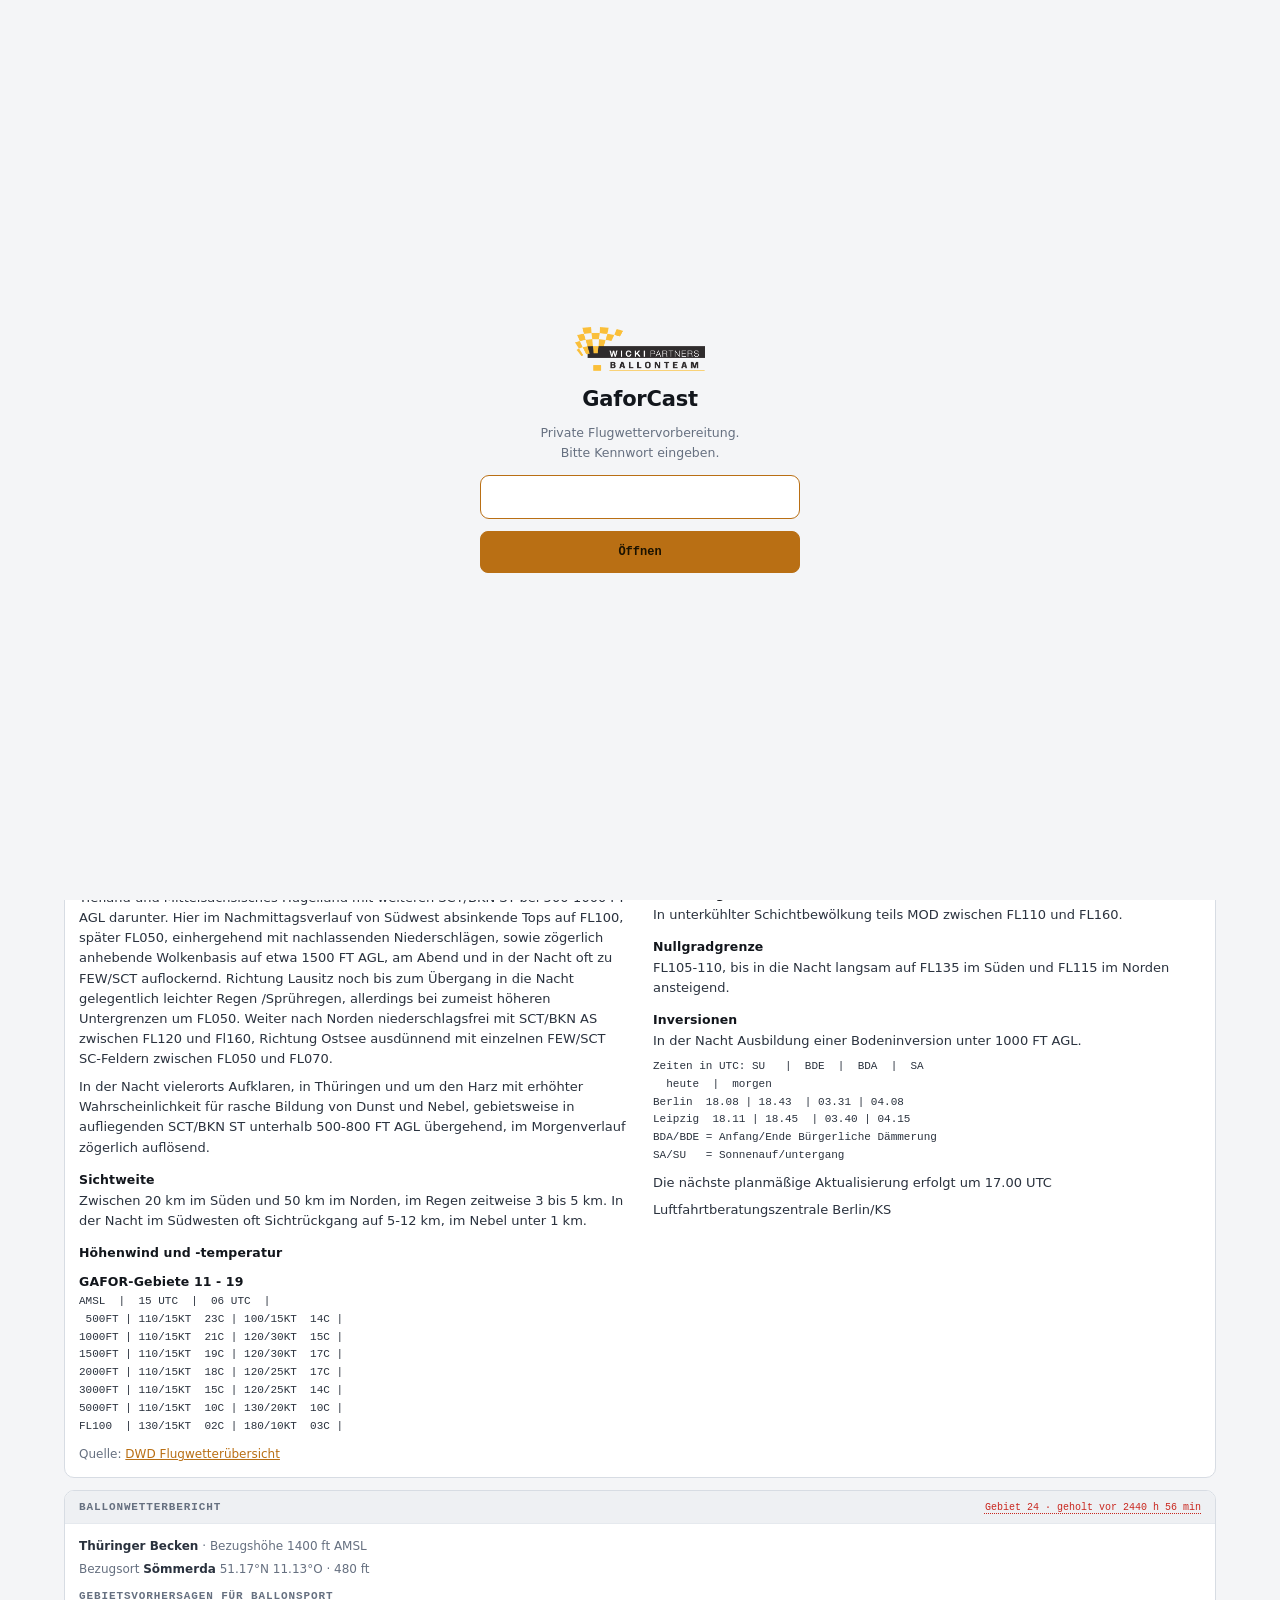
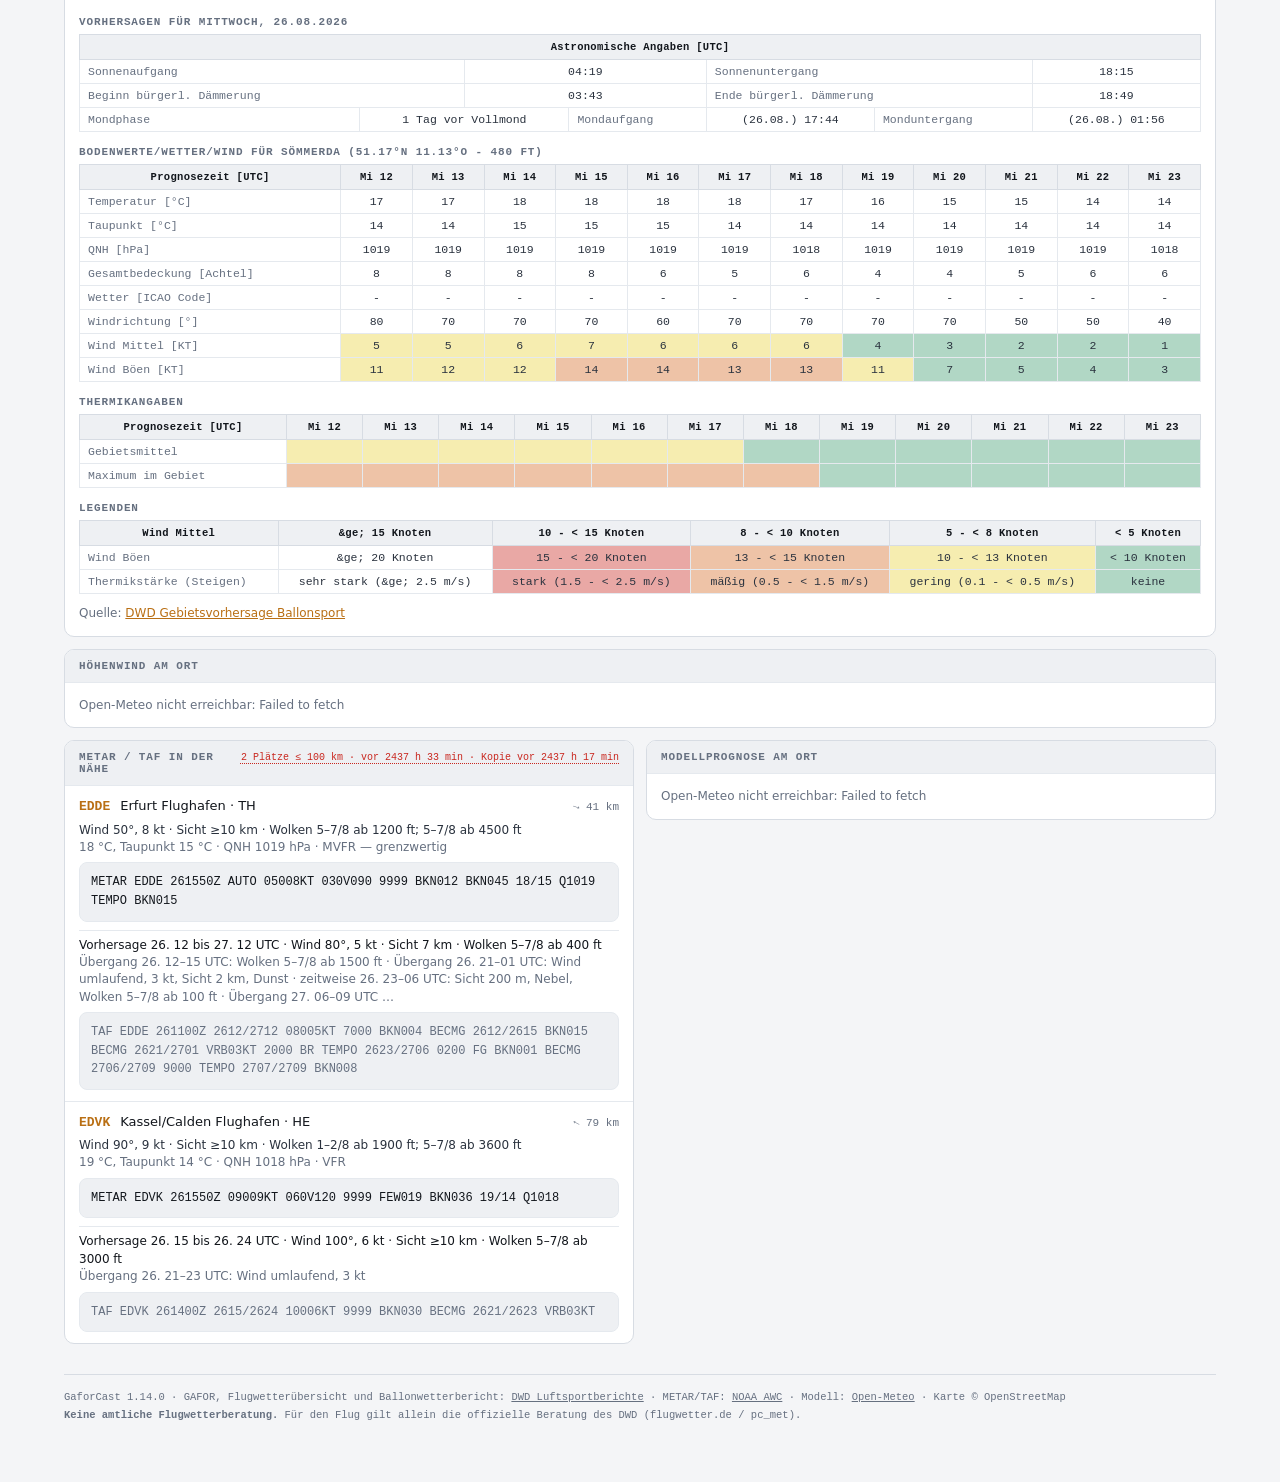
==== index.html @ 5ab46bbf "c" ====
<!DOCTYPE html>
<html lang="de" data-theme="dark">
<head>
<meta charset="UTF-8">
<meta name="viewport" content="width=device-width, initial-scale=1, viewport-fit=cover">
<title>GaforCast — GAFOR-Gebiet, Flugwetter und Ballonwetter</title>
<meta name="description" content="Ort auf der Karte oder per Suche wählen und sofort das zuständige GAFOR-Gebiet mit aktueller Flugwettermeldung und Ballonwetterbericht sehen.">
<meta name="theme-color" content="#f4f5f7" media="(prefers-color-scheme: light)">
<meta name="theme-color" content="#0b1017" media="(prefers-color-scheme: dark)">
<meta name="apple-mobile-web-app-capable" content="yes">
<meta name="mobile-web-app-capable" content="yes">
<meta name="apple-mobile-web-app-status-bar-style" content="black-translucent">
<meta name="apple-mobile-web-app-title" content="GaforCast">
<link rel="manifest" href="manifest.webmanifest">
<link rel="icon" type="image/svg+xml" href="icons/favicon.svg">
<link rel="icon" type="image/x-icon" sizes="32x32 16x16" href="icons/favicon.ico">
<link rel="apple-touch-icon" href="icons/apple-touch-icon.png">
<link rel="stylesheet" href="js/vendor/leaflet/leaflet.css">
<link rel="stylesheet" href="css/base.css">
<link rel="stylesheet" href="css/app.css">
</head>
<body>

<!-- Einfache Zugangssperre. Kein Sicherheitsmechanismus: die Seite ist statisch
     und ihr Quelltext öffentlich, das Kennwort steht in js/app.js. Es hält die
     Seite aus dem Weg von Zufallsbesuchern, mehr nicht. -->
<div class="gate" id="gate" hidden>
  <form class="gate-box" id="gateForm" autocomplete="off">
    <img class="gate-logo" alt="Wicki Partners Ballonteam" src="img/wicki-logo.png">
    <h1>GaforCast</h1>
    <p>Private Flugwettervorbereitung.<br>Bitte Kennwort eingeben.</p>
    <input id="gatePw" type="password" inputmode="numeric" enterkeyhint="go"
           aria-label="Kennwort" autocomplete="off" autocorrect="off" spellcheck="false">
    <div class="gate-err" id="gateErr" hidden>Kennwort stimmt nicht.</div>
    <button class="btn primary" type="submit">Öffnen</button>
  </form>
</div>

<div class="app">

  <header class="topbar">
    <div class="title-block">
      <div class="eyebrow">GAFOR · Flugwetter</div>
      <h1>GaforCast <button class="ver" id="appVersion" title="Version und Datenstand">–</button></h1>
      <p>Ort wählen — Gebiet und Berichte folgen</p>
    </div>
    <div class="header-tools">
      <button class="btn icon" id="reloadBtn" title="Alle Berichte aktualisieren" aria-label="Aktualisieren">⟳</button>
      <button class="btn icon" id="printBtn" title="Drucken (zwei Seiten)" aria-label="Drucken">⎙</button>
      <button class="btn icon" id="shareBtn" title="Bild oder Link" aria-label="Teilen">⤴</button>
      <button class="btn icon" id="menuBtn" title="Menü" aria-label="Menü">≡</button>
    </div>
    <img class="header-logo" alt="Wicki Partners Ballonteam" src="img/wicki-logo.png">

    <!-- Die Menüs hängen an der Kopfzeile, nicht am Seitenanfang: sonst öffnen
         sie sich bei gescrollter Seite ausserhalb des Sichtfensters. -->
    <div class="menu hidden" id="shareMenu">
      <button id="sharePngBtn">Bild der Seite (PNG) speichern</button>
      <button id="shareLinkBtn">Link zu diesem Ort kopieren</button>
    </div>

    <div class="menu hidden" id="menu">
      <button id="mThemeBtn">Hell / dunkel umschalten</button>
      <button id="mSettingsBtn">Einstellungen…</button>
      <div class="sep"></div>
      <button id="mReloadBtn">Berichte neu laden</button>
      <div class="sep"></div>
      <button id="mAboutBtn">Über / Datenquellen</button>
      <button id="mLockBtn">Sperren</button>
    </div>
  </header>

  <!-- ---------- Kopfbereich: links die vier Kästchen, rechts die Karte ----------
       Die Karte nimmt auf breiten Schirmen 60 % der Breite und steht rechts
       aussen; links darunter stapeln sich Suche, Ort, Gebiet und die
       GAFOR-Stufen und füllen zusammen dieselbe Höhe. -->
  <div class="top-grid">

    <div class="top-left">

      <div class="search-block">
        <div class="search-row">
          <div class="search-wrap">
            <input id="searchInput" type="search" placeholder="Ort, Flugplatz oder Koordinaten…"
                   autocomplete="off" autocorrect="off" spellcheck="false" enterkeyhint="search">
            <div id="searchResults" class="search-results hidden"></div>
          </div>
          <button class="btn icon" id="favBtn" title="Gespeicherte Orte">★</button>
          <button class="btn icon" id="gpsBtn" title="Mein Standort">◎</button>
        </div>
      </div>

      <div class="place-bar">
        <div class="place-main">
          <div id="placeName" class="place-name">Ort wird gesucht …</div>
          <div id="placeCoords" class="place-coords">—</div>
        </div>
        <button class="btn icon" id="savePlaceBtn" title="Ort merken">☆</button>
      </div>

      <!-- ---------- GAFOR area headline ---------- -->
      <div class="area-head">
        <div class="area-num" id="areaNum">—</div>
        <div class="area-txt">
          <div class="area-name" id="areaName">Gebiet wird bestimmt…</div>
          <div class="area-sub" id="areaSub"></div>
        </div>
        <div class="area-state" id="areaState"></div>
      </div>

      <!-- ---------- GAFOR-Stufen der nächsten Zeiträume ---------- -->
      <section class="tile-box" id="tileBox">
        <div class="tb-head">
          <span class="section-title">GAFOR-Stufen</span>
          <span class="age" id="tileAge"></span>
        </div>
        <div class="tb-body" id="tileBody">
          <div class="note">Noch keine Daten geladen.</div>
        </div>
      </section>

    </div>

    <!-- ---------- map ---------- -->
    <div class="map-block">
      <div class="map-wrap">
        <div id="map"></div>
        <div class="crosshair" aria-hidden="true">
          <svg viewBox="0 0 52 52" width="46" height="46">
            <g fill="none" stroke="#fff" stroke-opacity=".96" stroke-width="5.2" stroke-linecap="round">
              <circle cx="26" cy="26" r="12"/><path d="M26 12v-10M26 40v10M12 26h-10M40 26h10"/></g>
            <g fill="none" stroke="#b8650f" stroke-width="2.6" stroke-linecap="round">
              <circle cx="26" cy="26" r="12"/><path d="M26 12v-10M26 40v10M12 26h-10M40 26h10"/></g>
          </svg>
        </div>
        <div class="map-btns">
          <button class="btn icon" id="areasBtn" title="GAFOR-Gebiete ein-/ausblenden">▦</button>
          <button class="btn icon" id="zoomDeBtn" title="Ganz Deutschland">⤢</button>
        </div>
        <div class="map-hint" id="mapHint">Karte verschieben — Fadenkreuz = Ort</div>
        <!-- Die Bereichslegende liegt in der Karte, unten links — dort, wo sie
             hingehört, statt darunter eine eigene Zeile zu beanspruchen. -->
        <div class="legend" id="regionLegend"></div>
      </div>
    </div>

  </div>

  <!-- ---------- gemeinsamer Zeitschieber ----------
       Steuert Startfenster, GAFOR-Band, Höhenwind und Modellprognose. -->
  <div class="time-bar" id="timeBar" hidden>
    <div class="ts-days" id="timeDays"></div>
    <div class="ts-scale" id="timeScale">
      <div class="ts-night" id="timeNight"></div>
      <div class="ts-ticks" id="timeTicks"></div>
      <div class="ts-beyond" id="timeBeyond"></div>
      <input id="timeSlider" type="range" min="0" max="0" step="1" value="0"
             aria-label="Vorhersagezeitpunkt">
      <div class="ts-mark" id="timeMark"></div>
    </div>
    <div class="ts-foot">
      <button class="btn small" id="timeNow">jetzt</button>
      <span class="ts-note" id="timeNote"></span>
    </div>
  </div>

  <main class="content">

    <!-- Startfenster -->
    <section class="card wide" id="cardFly">
      <div class="card-head">
        <span class="section-title">Startfenster</span>
        <span class="age" id="flyAge"></span>
      </div>
      <div class="card-body tight" id="flyBody">
        <div class="card-body"><div class="note">Noch keine Daten geladen.</div></div>
      </div>
    </section>

    <!-- GAFOR -->
    <section class="card wide" id="cardGafor">
      <div class="card-head">
        <span class="section-title">Flugwetterübersicht</span>
        <span class="age" id="gaforAge"></span>
      </div>
      <div class="card-body" id="gaforBody">
        <div class="note">Noch keine Daten geladen.</div>
      </div>
    </section>

    <!-- Ballon -->
    <section class="card wide" id="cardBalloon">
      <div class="card-head">
        <span class="section-title">Ballonwetterbericht</span>
        <span class="age" id="balloonAge"></span>
      </div>
      <div class="card-body" id="balloonBody">
        <div class="note">Noch keine Daten geladen.</div>
      </div>
    </section>

    <!-- Höhenwind -->
    <section class="card wide" id="cardWind">
      <div class="card-head">
        <span class="section-title">Höhenwind am Ort</span>
        <span class="age" id="windAge"></span>
      </div>
      <div class="card-body tight" id="windBody">
        <div class="card-body"><div class="note">Noch keine Daten geladen.</div></div>
      </div>
    </section>

    <!-- METAR / TAF (Rohformat) -->
    <section class="card" id="cardMetar">
      <div class="card-head">
        <span class="section-title">METAR / TAF in der Nähe</span>
        <span class="age" id="metarAge"></span>
      </div>
      <div class="card-body tight" id="metarBody">
        <div class="card-body"><div class="note">Noch keine Daten geladen.</div></div>
      </div>
    </section>

    <!-- Open-Meteo -->
    <section class="card" id="cardModel">
      <div class="card-head">
        <span class="section-title">Modellprognose am Ort</span>
        <span class="age" id="modelAge"></span>
      </div>
      <div class="card-body tight" id="modelBody">
        <div class="card-body"><div class="note">Noch keine Daten geladen.</div></div>
      </div>
    </section>

  </main>

  <footer>
    <div id="footerText"></div>
  </footer>

  <div class="modal hidden" id="setOverlay">
    <div class="modal-box">
      <button class="modal-close" id="setClose" aria-label="Schliessen">×</button>
      <h2>Einstellungen</h2>

      <label class="field">
        <span>METAR/TAF-Umkreis</span>
        <select id="setRadius">
          <option value="25">25 km</option>
          <option value="50">50 km</option>
          <option value="75">75 km</option>
          <option value="100">100 km</option>
          <option value="150">150 km</option>
          <option value="200">200 km</option>
          <option value="300">300 km</option>
        </select>
      </label>
      <div class="note">Alle Plätze in diesem Umkreis, die METAR melden — der nächste zuerst.</div>

      <label class="field">
        <span>Höchstens Plätze</span>
        <select id="setMetarMax">
          <option value="3">3</option><option value="5">5</option>
          <option value="8">8</option><option value="12">12</option>
          <option value="20">20</option>
        </select>
      </label>

      <label class="field">
        <span>Windeinheit</span>
        <select id="setUnit">
          <option value="kt">Knoten</option>
          <option value="kmh">km/h</option>
          <option value="ms">m/s</option>
        </select>
      </label>

      <label class="field">
        <span>Darstellung</span>
        <select id="setTheme">
          <option value="dark">dunkel</option>
          <option value="light">hell</option>
        </select>
      </label>

      <label class="field">
        <span>TAF anzeigen</span>
        <select id="setTaf">
          <option value="1">ja</option>
          <option value="0">nein</option>
        </select>
      </label>

      <label class="field">
        <span>Höhenprofil bis</span>
        <select id="setTop">
          <option value="700">700 hPa · ca. 10 000 ft</option>
          <option value="500">500 hPa · ca. 18 000 ft</option>
          <option value="400">400 hPa · ca. 24 000 ft</option>
          <option value="300">300 hPa · ca. 30 000 ft</option>
        </select>
      </label>

      <label class="field">
        <span>Höhen in</span>
        <select id="setAlt">
          <option value="ft">Fuss AMSL</option>
          <option value="m">Meter AMSL</option>
        </select>
      </label>

      <label class="field">
        <span>Feuchteschattierung ab</span>
        <select id="setRh">
          <option value="70">70 % rF</option>
          <option value="75">75 % rF</option>
          <option value="80">80 % rF</option>
          <option value="85">85 % rF (Vorgabe)</option>
          <option value="90">90 % rF</option>
          <option value="95">95 % rF</option>
        </select>
      </label>
      <div class="note">Ab dieser relativen Feuchte werden die möglichen Wolkenbänder im
        Stüve-Diagramm und in der Spalte <em>rF</em> schattiert; bis 100 % wird die
        Schattierung kräftiger.</div>

      <label class="field">
        <span>Automatisch nachladen</span>
        <select id="setAuto">
          <option value="1">ja</option>
          <option value="0">nein</option>
        </select>
      </label>
      <div class="note">Solange der Tab sichtbar ist: METAR alle 10 min, DWD alle 20 min,
        Modell alle 30 min. Im Hintergrund läuft nichts.</div>

      <label class="field">
        <span>Ensemble-Streubreite</span>
        <select id="setEns">
          <option value="1">anzeigen</option>
          <option value="0">aus</option>
        </select>
      </label>
      <div class="note">ICON-D2-EPS mit 20 Rechnungen — zeigt, wie sicher die Prognose ist.
        Kostet einen zusätzlichen Abruf.</div>

      <div class="modal-actions">
        <button class="btn primary" id="setOk">Übernehmen</button>
      </div>
    </div>
  </div>

  <div class="modal hidden" id="aboutOverlay">
    <div class="modal-box">
      <button class="modal-close" id="aboutClose" aria-label="Schliessen">×</button>
      <h2 id="aboutTitle">GaforCast</h2>
      <div id="aboutBody"></div>
      <div class="modal-actions">
        <button class="btn" id="aboutUpdate">App aktualisieren</button>
        <button class="btn primary" id="aboutOk">Schliessen</button>
      </div>
    </div>
  </div>

</div>

<script src="js/vendor/leaflet/leaflet.js"></script>
<script src="js/vendor/html2canvas.min.js" defer></script>
<script src="js/version.js"></script>
<script src="js/util.js"></script>
<script src="js/gafor.js"></script>
<script src="js/geo.js"></script>
<script src="js/dwd.js"></script>
<script src="js/metar.js"></script>
<script src="js/openmeteo.js"></script>
<script src="js/sun.js"></script>
<script src="js/wind.js"></script>
<script src="js/stueve.js"></script>
<script src="js/mapview.js"></script>
<script src="js/app.js"></script>
</body>
</html>
---- js/vendor/leaflet/leaflet.css ----
/* required styles */

.leaflet-pane,
.leaflet-tile,
.leaflet-marker-icon,
.leaflet-marker-shadow,
.leaflet-tile-container,
.leaflet-pane > svg,
.leaflet-pane > canvas,
.leaflet-zoom-box,
.leaflet-image-layer,
.leaflet-layer {
	position: absolute;
	left: 0;
	top: 0;
	}
.leaflet-container {
	overflow: hidden;
	}
.leaflet-tile,
.leaflet-marker-icon,
.leaflet-marker-shadow {
	-webkit-user-select: none;
	   -moz-user-select: none;
	        user-select: none;
	  -webkit-user-drag: none;
	}
/* Prevents IE11 from highlighting tiles in blue */
.leaflet-tile::selection {
	background: transparent;
}
/* Safari renders non-retina tile on retina better with this, but Chrome is worse */
.leaflet-safari .leaflet-tile {
	image-rendering: -webkit-optimize-contrast;
	}
/* hack that prevents hw layers "stretching" when loading new tiles */
.leaflet-safari .leaflet-tile-container {
	width: 1600px;
	height: 1600px;
	-webkit-transform-origin: 0 0;
	}
.leaflet-marker-icon,
.leaflet-marker-shadow {
	display: block;
	}
/* .leaflet-container svg: reset svg max-width decleration shipped in Joomla! (joomla.org) 3.x */
/* .leaflet-container img: map is broken in FF if you have max-width: 100% on tiles */
.leaflet-container .leaflet-overlay-pane svg {
	max-width: none !important;
	max-height: none !important;
	}
.leaflet-container .leaflet-marker-pane img,
.leaflet-container .leaflet-shadow-pane img,
.leaflet-container .leaflet-tile-pane img,
.leaflet-container img.leaflet-image-layer,
.leaflet-container .leaflet-tile {
	max-width: none !important;
	max-height: none !important;
	width: auto;
	padding: 0;
	}

.leaflet-container img.leaflet-tile {
	/* See: https://bugs.chromium.org/p/chromium/issues/detail?id=600120 */
	mix-blend-mode: plus-lighter;
}

.leaflet-container.leaflet-touch-zoom {
	-ms-touch-action: pan-x pan-y;
	touch-action: pan-x pan-y;
	}
.leaflet-container.leaflet-touch-drag {
	-ms-touch-action: pinch-zoom;
	/* Fallback for FF which doesn't support pinch-zoom */
	touch-action: none;
	touch-action: pinch-zoom;
}
.leaflet-container.leaflet-touch-drag.leaflet-touch-zoom {
	-ms-touch-action: none;
	touch-action: none;
}
.leaflet-container {
	-webkit-tap-highlight-color: transparent;
}
.leaflet-container a {
	-webkit-tap-highlight-color: rgba(51, 181, 229, 0.4);
}
.leaflet-tile {
	filter: inherit;
	visibility: hidden;
	}
.leaflet-tile-loaded {
	visibility: inherit;
	}
.leaflet-zoom-box {
	width: 0;
	height: 0;
	-moz-box-sizing: border-box;
	     box-sizing: border-box;
	z-index: 800;
	}
/* workaround for https://bugzilla.mozilla.org/show_bug.cgi?id=888319 */
.leaflet-overlay-pane svg {
	-moz-user-select: none;
	}

.leaflet-pane         { z-index: 400; }

.leaflet-tile-pane    { z-index: 200; }
.leaflet-overlay-pane { z-index: 400; }
.leaflet-shadow-pane  { z-index: 500; }
.leaflet-marker-pane  { z-index: 600; }
.leaflet-tooltip-pane   { z-index: 650; }
.leaflet-popup-pane   { z-index: 700; }

.leaflet-map-pane canvas { z-index: 100; }
.leaflet-map-pane svg    { z-index: 200; }

.leaflet-vml-shape {
	width: 1px;
	height: 1px;
	}
.lvml {
	behavior: url(#default#VML);
	display: inline-block;
	position: absolute;
	}


/* control positioning */

.leaflet-control {
	position: relative;
	z-index: 800;
	pointer-events: visiblePainted; /* IE 9-10 doesn't have auto */
	pointer-events: auto;
	}
.leaflet-top,
.leaflet-bottom {
	position: absolute;
	z-index: 1000;
	pointer-events: none;
	}
.leaflet-top {
	top: 0;
	}
.leaflet-right {
	right: 0;
	}
.leaflet-bottom {
	bottom: 0;
	}
.leaflet-left {
	left: 0;
	}
.leaflet-control {
	float: left;
	clear: both;
	}
.leaflet-right .leaflet-control {
	float: right;
	}
.leaflet-top .leaflet-control {
	margin-top: 10px;
	}
.leaflet-bottom .leaflet-control {
	margin-bottom: 10px;
	}
.leaflet-left .leaflet-control {
	margin-left: 10px;
	}
.leaflet-right .leaflet-control {
	margin-right: 10px;
	}


/* zoom and fade animations */

.leaflet-fade-anim .leaflet-popup {
	opacity: 0;
	-webkit-transition: opacity 0.2s linear;
	   -moz-transition: opacity 0.2s linear;
	        transition: opacity 0.2s linear;
	}
.leaflet-fade-anim .leaflet-map-pane .leaflet-popup {
	opacity: 1;
	}
.leaflet-zoom-animated {
	-webkit-transform-origin: 0 0;
	    -ms-transform-origin: 0 0;
	        transform-origin: 0 0;
	}
svg.leaflet-zoom-animated {
	will-change: transform;
}

.leaflet-zoom-anim .leaflet-zoom-animated {
	-webkit-transition: -webkit-transform 0.25s cubic-bezier(0,0,0.25,1);
	   -moz-transition:    -moz-transform 0.25s cubic-bezier(0,0,0.25,1);
	        transition:         transform 0.25s cubic-bezier(0,0,0.25,1);
	}
.leaflet-zoom-anim .leaflet-tile,
.leaflet-pan-anim .leaflet-tile {
	-webkit-transition: none;
	   -moz-transition: none;
	        transition: none;
	}

.leaflet-zoom-anim .leaflet-zoom-hide {
	visibility: hidden;
	}


/* cursors */

.leaflet-interactive {
	cursor: pointer;
	}
.leaflet-grab {
	cursor: -webkit-grab;
	cursor:    -moz-grab;
	cursor:         grab;
	}
.leaflet-crosshair,
.leaflet-crosshair .leaflet-interactive {
	cursor: crosshair;
	}
.leaflet-popup-pane,
.leaflet-control {
	cursor: auto;
	}
.leaflet-dragging .leaflet-grab,
.leaflet-dragging .leaflet-grab .leaflet-interactive,
.leaflet-dragging .leaflet-marker-draggable {
	cursor: move;
	cursor: -webkit-grabbing;
	cursor:    -moz-grabbing;
	cursor:         grabbing;
	}

/* marker & overlays interactivity */
.leaflet-marker-icon,
.leaflet-marker-shadow,
.leaflet-image-layer,
.leaflet-pane > svg path,
.leaflet-tile-container {
	pointer-events: none;
	}

.leaflet-marker-icon.leaflet-interactive,
.leaflet-image-layer.leaflet-interactive,
.leaflet-pane > svg path.leaflet-interactive,
svg.leaflet-image-layer.leaflet-interactive path {
	pointer-events: visiblePainted; /* IE 9-10 doesn't have auto */
	pointer-events: auto;
	}

/* visual tweaks */

.leaflet-container {
	background: #ddd;
	outline-offset: 1px;
	}
.leaflet-container a {
	color: #0078A8;
	}
.leaflet-zoom-box {
	border: 2px dotted #38f;
	background: rgba(255,255,255,0.5);
	}


/* general typography */
.leaflet-container {
	font-family: "Helvetica Neue", Arial, Helvetica, sans-serif;
	font-size: 12px;
	font-size: 0.75rem;
	line-height: 1.5;
	}


/* general toolbar styles */

.leaflet-bar {
	box-shadow: 0 1px 5px rgba(0,0,0,0.65);
	border-radius: 4px;
	}
.leaflet-bar a {
	background-color: #fff;
	border-bottom: 1px solid #ccc;
	width: 26px;
	height: 26px;
	line-height: 26px;
	display: block;
	text-align: center;
	text-decoration: none;
	color: black;
	}
.leaflet-bar a,
.leaflet-control-layers-toggle {
	background-position: 50% 50%;
	background-repeat: no-repeat;
	display: block;
	}
.leaflet-bar a:hover,
.leaflet-bar a:focus {
	background-color: #f4f4f4;
	}
.leaflet-bar a:first-child {
	border-top-left-radius: 4px;
	border-top-right-radius: 4px;
	}
.leaflet-bar a:last-child {
	border-bottom-left-radius: 4px;
	border-bottom-right-radius: 4px;
	border-bottom: none;
	}
.leaflet-bar a.leaflet-disabled {
	cursor: default;
	background-color: #f4f4f4;
	color: #bbb;
	}

.leaflet-touch .leaflet-bar a {
	width: 30px;
	height: 30px;
	line-height: 30px;
	}
.leaflet-touch .leaflet-bar a:first-child {
	border-top-left-radius: 2px;
	border-top-right-radius: 2px;
	}
.leaflet-touch .leaflet-bar a:last-child {
	border-bottom-left-radius: 2px;
	border-bottom-right-radius: 2px;
	}

/* zoom control */

.leaflet-control-zoom-in,
.leaflet-control-zoom-out {
	font: bold 18px 'Lucida Console', Monaco, monospace;
	text-indent: 1px;
	}

.leaflet-touch .leaflet-control-zoom-in, .leaflet-touch .leaflet-control-zoom-out  {
	font-size: 22px;
	}


/* layers control */

.leaflet-control-layers {
	box-shadow: 0 1px 5px rgba(0,0,0,0.4);
	background: #fff;
	border-radius: 5px;
	}
.leaflet-control-layers-toggle {
	background-image: url(images/layers.png);
	width: 36px;
	height: 36px;
	}
.leaflet-retina .leaflet-control-layers-toggle {
	background-image: url(images/layers-2x.png);
	background-size: 26px 26px;
	}
.leaflet-touch .leaflet-control-layers-toggle {
	width: 44px;
	height: 44px;
	}
.leaflet-control-layers .leaflet-control-layers-list,
.leaflet-control-layers-expanded .leaflet-control-layers-toggle {
	display: none;
	}
.leaflet-control-layers-expanded .leaflet-control-layers-list {
	display: block;
	position: relative;
	}
.leaflet-control-layers-expanded {
	padding: 6px 10px 6px 6px;
	color: #333;
	background: #fff;
	}
.leaflet-control-layers-scrollbar {
	overflow-y: scroll;
	overflow-x: hidden;
	padding-right: 5px;
	}
.leaflet-control-layers-selector {
	margin-top: 2px;
	position: relative;
	top: 1px;
	}
.leaflet-control-layers label {
	display: block;
	font-size: 13px;
	font-size: 1.08333em;
	}
.leaflet-control-layers-separator {
	height: 0;
	border-top: 1px solid #ddd;
	margin: 5px -10px 5px -6px;
	}

/* Default icon URLs */
.leaflet-default-icon-path { /* used only in path-guessing heuristic, see L.Icon.Default */
	background-image: url(images/marker-icon.png);
	}


/* attribution and scale controls */

.leaflet-container .leaflet-control-attribution {
	background: #fff;
	background: rgba(255, 255, 255, 0.8);
	margin: 0;
	}
.leaflet-control-attribution,
.leaflet-control-scale-line {
	padding: 0 5px;
	color: #333;
	line-height: 1.4;
	}
.leaflet-control-attribution a {
	text-decoration: none;
	}
.leaflet-control-attribution a:hover,
.leaflet-control-attribution a:focus {
	text-decoration: underline;
	}
.leaflet-attribution-flag {
	display: inline !important;
	vertical-align: baseline !important;
	width: 1em;
	height: 0.6669em;
	}
.leaflet-left .leaflet-control-scale {
	margin-left: 5px;
	}
.leaflet-bottom .leaflet-control-scale {
	margin-bottom: 5px;
	}
.leaflet-control-scale-line {
	border: 2px solid #777;
	border-top: none;
	line-height: 1.1;
	padding: 2px 5px 1px;
	white-space: nowrap;
	-moz-box-sizing: border-box;
	     box-sizing: border-box;
	background: rgba(255, 255, 255, 0.8);
	text-shadow: 1px 1px #fff;
	}
.leaflet-control-scale-line:not(:first-child) {
	border-top: 2px solid #777;
	border-bottom: none;
	margin-top: -2px;
	}
.leaflet-control-scale-line:not(:first-child):not(:last-child) {
	border-bottom: 2px solid #777;
	}

.leaflet-touch .leaflet-control-attribution,
.leaflet-touch .leaflet-control-layers,
.leaflet-touch .leaflet-bar {
	box-shadow: none;
	}
.leaflet-touch .leaflet-control-layers,
.leaflet-touch .leaflet-bar {
	border: 2px solid rgba(0,0,0,0.2);
	background-clip: padding-box;
	}


/* popup */

.leaflet-popup {
	position: absolute;
	text-align: center;
	margin-bottom: 20px;
	}
.leaflet-popup-content-wrapper {
	padding: 1px;
	text-align: left;
	border-radius: 12px;
	}
.leaflet-popup-content {
	margin: 13px 24px 13px 20px;
	line-height: 1.3;
	font-size: 13px;
	font-size: 1.08333em;
	min-height: 1px;
	}
.leaflet-popup-content p {
	margin: 17px 0;
	margin: 1.3em 0;
	}
.leaflet-popup-tip-container {
	width: 40px;
	height: 20px;
	position: absolute;
	left: 50%;
	margin-top: -1px;
	margin-left: -20px;
	overflow: hidden;
	pointer-events: none;
	}
.leaflet-popup-tip {
	width: 17px;
	height: 17px;
	padding: 1px;

	margin: -10px auto 0;
	pointer-events: auto;

	-webkit-transform: rotate(45deg);
	   -moz-transform: rotate(45deg);
	    -ms-transform: rotate(45deg);
	        transform: rotate(45deg);
	}
.leaflet-popup-content-wrapper,
.leaflet-popup-tip {
	background: white;
	color: #333;
	box-shadow: 0 3px 14px rgba(0,0,0,0.4);
	}
.leaflet-container a.leaflet-popup-close-button {
	position: absolute;
	top: 0;
	right: 0;
	border: none;
	text-align: center;
	width: 24px;
	height: 24px;
	font: 16px/24px Tahoma, Verdana, sans-serif;
	color: #757575;
	text-decoration: none;
	background: transparent;
	}
.leaflet-container a.leaflet-popup-close-button:hover,
.leaflet-container a.leaflet-popup-close-button:focus {
	color: #585858;
	}
.leaflet-popup-scrolled {
	overflow: auto;
	}

.leaflet-oldie .leaflet-popup-content-wrapper {
	-ms-zoom: 1;
	}
.leaflet-oldie .leaflet-popup-tip {
	width: 24px;
	margin: 0 auto;

	-ms-filter: "progid:DXImageTransform.Microsoft.Matrix(M11=0.70710678, M12=0.70710678, M21=-0.70710678, M22=0.70710678)";
	filter: progid:DXImageTransform.Microsoft.Matrix(M11=0.70710678, M12=0.70710678, M21=-0.70710678, M22=0.70710678);
	}

.leaflet-oldie .leaflet-control-zoom,
.leaflet-oldie .leaflet-control-layers,
.leaflet-oldie .leaflet-popup-content-wrapper,
.leaflet-oldie .leaflet-popup-tip {
	border: 1px solid #999;
	}


/* div icon */

.leaflet-div-icon {
	background: #fff;
	border: 1px solid #666;
	}


/* Tooltip */
/* Base styles for the element that has a tooltip */
.leaflet-tooltip {
	position: absolute;
	padding: 6px;
	background-color: #fff;
	border: 1px solid #fff;
	border-radius: 3px;
	color: #222;
	white-space: nowrap;
	-webkit-user-select: none;
	-moz-user-select: none;
	-ms-user-select: none;
	user-select: none;
	pointer-events: none;
	box-shadow: 0 1px 3px rgba(0,0,0,0.4);
	}
.leaflet-tooltip.leaflet-interactive {
	cursor: pointer;
	pointer-events: auto;
	}
.leaflet-tooltip-top:before,
.leaflet-tooltip-bottom:before,
.leaflet-tooltip-left:before,
.leaflet-tooltip-right:before {
	position: absolute;
	pointer-events: none;
	border: 6px solid transparent;
	background: transparent;
	content: "";
	}

/* Directions */

.leaflet-tooltip-bottom {
	margin-top: 6px;
}
.leaflet-tooltip-top {
	margin-top: -6px;
}
.leaflet-tooltip-bottom:before,
.leaflet-tooltip-top:before {
	left: 50%;
	margin-left: -6px;
	}
.leaflet-tooltip-top:before {
	bottom: 0;
	margin-bottom: -12px;
	border-top-color: #fff;
	}
.leaflet-tooltip-bottom:before {
	top: 0;
	margin-top: -12px;
	margin-left: -6px;
	border-bottom-color: #fff;
	}
.leaflet-tooltip-left {
	margin-left: -6px;
}
.leaflet-tooltip-right {
	margin-left: 6px;
}
.leaflet-tooltip-left:before,
.leaflet-tooltip-right:before {
	top: 50%;
	margin-top: -6px;
	}
.leaflet-tooltip-left:before {
	right: 0;
	margin-right: -12px;
	border-left-color: #fff;
	}
.leaflet-tooltip-right:before {
	left: 0;
	margin-left: -12px;
	border-right-color: #fff;
	}

/* Printing */

@media print {
	/* Prevent printers from removing background-images of controls. */
	.leaflet-control {
		-webkit-print-color-adjust: exact;
		print-color-adjust: exact;
		}
	}
---- css/base.css ----
/* ---------------------------------------------------------------------------
   GaforFinder — base stylesheet
   Token set and component idiom taken from the S2 / StueveCast tool so both
   apps look like one family: dark by default, amber accent, mono labels.
   --------------------------------------------------------------------------- */

:root{
  --bg: #0b1017;
  --panel: #121926;
  --panel-2: #0f1520;
  --line: #263143;
  --line-soft: #1b2432;
  --text: #cfd8e3;
  --text-dim: #7c8aa0;
  --text-strong: #f2f5f9;
  --amber: #f0a63d;
  --amber-dim: #8a6222;
  --temp: #ff5f56;
  --dew: #4fd0e7;
  --green: #3fbf7f;
  --violet: #b98fd1;

  /* GAFOR flight-condition colours (C/O/D/M/X) */
  --gafor-c: #3fbf7f;   /* Charlie  — open */
  --gafor-o: #9ac93f;   /* Oscar    — open, restricted */
  --gafor-d: #f0a63d;   /* Delta    — difficult */
  --gafor-m: #ff8b3d;   /* Mike     — marginal */
  --gafor-x: #ff5f56;   /* X-ray    — closed */
  --gafor-none: #55627a;

  --mono: 'IBM Plex Mono', 'JetBrains Mono', SFMono-Regular, Consolas, monospace;
  --sans: 'Inter', system-ui, -apple-system, 'Segoe UI', sans-serif;

  --r: 10px;
  --safe-t: env(safe-area-inset-top, 0px);
  --safe-b: env(safe-area-inset-bottom, 0px);
}

:root[data-theme="light"]{
  --bg: #f4f5f7;
  --panel: #ffffff;
  --panel-2: #eef0f3;
  --line: #d7dce3;
  --line-soft: #e5e9ee;
  --text: #2a323e;
  --text-dim: #667080;
  --text-strong: #12161c;
  --amber: #b96f14;
  --amber-dim: #e2c493;
  --temp: #c9271f;
  --dew: #0f7fa0;
  --green: #1d8a56;
  --violet: #8a4fae;

  --gafor-c: #1d8a56;
  --gafor-o: #6d9418;
  --gafor-d: #b96f14;
  --gafor-m: #d1631a;
  --gafor-x: #c9271f;
  --gafor-none: #97a1b0;
}

*{box-sizing:border-box;}
html,body{margin:0;padding:0;background:var(--bg);color:var(--text);
  font-family:var(--sans);-webkit-text-size-adjust:100%;
  transition:background .2s,color .2s;}
body{overscroll-behavior-y:none;}

/* ---------- typography ---------- */
.eyebrow{font-family:var(--mono);font-size:10.5px;letter-spacing:.14em;color:var(--amber);
  text-transform:uppercase;}
.section-title{font-family:var(--mono);font-size:11px;color:var(--text-dim);letter-spacing:.08em;
  text-transform:uppercase;font-weight:600;}
.dim{color:var(--text-dim);}

/* ---------- buttons ---------- */
.btn{display:inline-flex;align-items:center;justify-content:center;gap:8px;
  background:var(--panel-2);border:1px solid var(--line);color:var(--text);
  font-family:var(--mono);font-size:12px;padding:0 14px;height:38px;
  border-radius:8px;cursor:pointer;transition:border-color .15s,color .15s;
  -webkit-tap-highlight-color:transparent;}
.btn:hover{border-color:var(--amber);}
.btn:active{background:var(--panel);}
.btn.icon{width:38px;padding:0;font-size:15px;flex:0 0 auto;}
.btn.primary{background:var(--amber);border-color:var(--amber);color:#1a1200;font-weight:600;}
.btn.primary:hover{filter:brightness(1.08);}
.btn:disabled{opacity:.38;cursor:not-allowed;}

.chip{display:inline-flex;align-items:center;gap:6px;background:var(--panel-2);
  border:1px solid var(--line);color:var(--text-dim);font-family:var(--mono);font-size:11px;
  padding:5px 10px;border-radius:999px;cursor:pointer;white-space:nowrap;}
.chip[aria-pressed="true"],.chip.on{border-color:var(--amber);color:var(--amber);}

/* ---------- panels ---------- */
.card{background:var(--panel);border:1px solid var(--line);border-radius:var(--r);
  overflow:hidden;margin-bottom:12px;}
.card-head{display:flex;align-items:baseline;gap:10px;padding:10px 14px;
  border-bottom:1px solid var(--line-soft);background:var(--panel-2);}
.card-head .section-title{flex:1;min-width:0;}
.card-body{padding:13px 14px;}
.card-body.tight{padding:0;}

.stat-strip{display:grid;grid-template-columns:repeat(2,1fr);gap:1px;background:var(--line);
  border-top:1px solid var(--line);}
@media (min-width:560px){ .stat-strip{grid-template-columns:repeat(4,1fr);} }
.stat{background:var(--panel);padding:9px 12px;min-width:0;}
.stat .k{font-family:var(--mono);font-size:9.5px;letter-spacing:.08em;text-transform:uppercase;
  color:var(--text-dim);margin-bottom:3px;}
.stat .v{font-family:var(--mono);font-size:15px;color:var(--text-strong);
  white-space:nowrap;overflow:hidden;text-overflow:ellipsis;}
.stat .v small{font-size:10px;color:var(--text-dim);margin-left:3px;}

pre.report{font-family:var(--mono);font-size:12px;line-height:1.62;color:var(--text);
  white-space:pre-wrap;word-break:break-word;margin:0;}
pre.raw{font-family:var(--mono);font-size:12px;line-height:1.55;color:var(--text-strong);
  background:var(--panel-2);border:1px solid var(--line-soft);border-radius:8px;
  padding:10px 11px;margin:0;white-space:pre-wrap;word-break:break-word;}

.badge{display:inline-flex;align-items:center;justify-content:center;
  font-family:var(--mono);font-size:11px;font-weight:600;letter-spacing:.06em;
  padding:3px 8px;border-radius:6px;border:1px solid currentColor;}
.badge.c{color:var(--gafor-c);} .badge.o{color:var(--gafor-o);}
.badge.d{color:var(--gafor-d);} .badge.m{color:var(--gafor-m);}
.badge.x{color:var(--gafor-x);} .badge.none{color:var(--gafor-none);}

.note{font-size:12px;line-height:1.55;color:var(--text-dim);}
.note strong{color:var(--text);}
.err{color:var(--temp);font-family:var(--mono);font-size:12px;line-height:1.5;}

/* ---------- form controls ---------- */
.field{display:flex;align-items:center;justify-content:space-between;gap:14px;
  padding:9px 0;border-bottom:1px solid var(--line-soft);}
.field span{font-size:13.5px;color:var(--text);}
.field select{height:34px;min-width:130px;background:var(--panel-2);border:1px solid var(--line);
  border-radius:7px;color:var(--text);font-family:var(--mono);font-size:12.5px;padding:0 8px;}
.field select:focus{border-color:var(--amber);outline:none;}

input[type="search"],input[type="text"]{
  width:100%;height:40px;background:var(--panel-2);border:1px solid var(--line);
  border-radius:8px;color:var(--text);font-family:var(--sans);font-size:15px;
  padding:0 12px;outline:none;-webkit-appearance:none;}
input[type="search"]:focus,input[type="text"]:focus{border-color:var(--amber);}
input::placeholder{color:var(--text-dim);}

/* ---------- misc ---------- */
.spin{display:inline-block;animation:spin 1s linear infinite;}
@keyframes spin{from{transform:rotate(0)}to{transform:rotate(360deg)}}
.hidden{display:none !important;}
a{color:var(--amber);}
---- css/app.css ----
/* ---------------------------------------------------------------------------
   GaforFinder — layout. Phone first, iPad second, desktop as a widened iPad.
   --------------------------------------------------------------------------- */

.app{max-width:900px;margin:0 auto;padding:0 0 calc(28px + var(--safe-b));}
@media (min-width:1100px){ .app{max-width:1180px;} }

/* ---------- header ---------- */
header.topbar{
  position:sticky;top:0;z-index:60;background:var(--bg);
  padding:calc(9px + var(--safe-t)) 12px 9px;
  border-bottom:1px solid var(--line);
  display:flex;align-items:center;gap:10px;
}
.title-block{flex:1;min-width:0;}
.title-block h1{font-size:19px;margin:2px 0 0;font-weight:600;letter-spacing:-.01em;
  color:var(--text-strong);}
.title-block p{margin:2px 0 0;font-size:11.5px;color:var(--text-dim);}
.ver{font-family:var(--mono);font-size:10.5px;font-weight:500;letter-spacing:.02em;
  color:var(--text-dim);background:transparent;border:1px solid var(--line);
  border-radius:5px;padding:1px 6px;vertical-align:3px;cursor:pointer;}
.ver:hover{color:var(--amber);border-color:var(--amber);}

/* ---------- Zugangssperre ---------- */
.gate{position:fixed;inset:0;z-index:2000;background:var(--bg);
  display:flex;align-items:center;justify-content:center;padding:24px;}
.gate[hidden]{display:none;}
.gate-box{width:100%;max-width:320px;text-align:center;display:flex;flex-direction:column;gap:12px;}
.gate-logo{height:44px;width:auto;object-fit:contain;margin:0 auto 4px;opacity:.94;}
.gate-box h1{margin:0;font-size:21px;font-weight:600;color:var(--text-strong);
  letter-spacing:-.01em;}
.gate-box p{margin:0;font-size:12.5px;line-height:1.6;color:var(--text-dim);}
.gate-box input{width:100%;height:44px;text-align:center;font-family:var(--mono);
  font-size:19px;letter-spacing:.4em;text-indent:.4em;
  background:var(--panel);border:1px solid var(--line);border-radius:9px;color:var(--text-strong);}
.gate-box input:focus{border-color:var(--amber);outline:none;}
.gate-box .btn{height:42px;}
.gate-err{font-size:12px;color:var(--gafor-x);}
.gate-err[hidden]{display:none;}

/* ---------- modal ---------- */
.modal{position:fixed;inset:0;z-index:1000;background:rgba(0,0,0,.55);
  display:flex;align-items:center;justify-content:center;padding:18px;}
.modal-box{position:relative;background:var(--panel);border:1px solid var(--line);
  border-radius:12px;max-width:520px;width:100%;max-height:86vh;overflow-y:auto;
  padding:22px 20px 18px;box-shadow:0 18px 50px rgba(0,0,0,.5);}
.modal-box h2{margin:0 30px 4px 0;font-size:17px;color:var(--text-strong);}
.modal-close{position:absolute;top:10px;right:12px;background:transparent;border:none;
  color:var(--text-dim);font-size:22px;line-height:1;cursor:pointer;padding:2px 6px;}
.modal-close:hover{color:var(--amber);}
.modal-actions{display:flex;gap:8px;justify-content:flex-end;margin-top:18px;}
.kv{display:grid;grid-template-columns:auto 1fr;gap:5px 14px;font-family:var(--mono);
  font-size:11.5px;margin:12px 0;}
.kv dt{color:var(--text-dim);white-space:nowrap;}
.kv dd{margin:0;color:var(--text);}
.kv dd.warn{color:var(--gafor-d);}
.header-logo{height:34px;width:auto;opacity:.94;object-fit:contain;flex:0 0 auto;}
.header-tools{display:flex;gap:6px;flex:0 0 auto;}

/* ---------- search ---------- */
.search-block{padding:12px 14px 0;}
.search-row{display:flex;gap:8px;}
.search-wrap{position:relative;flex:1;min-width:0;}
.search-results{
  position:absolute;top:44px;left:0;right:0;z-index:60;
  background:var(--panel);border:1px solid var(--line);border-radius:10px;
  max-height:52vh;overflow-y:auto;box-shadow:0 12px 34px rgba(0,0,0,.42);
}
.search-results .row{padding:11px 13px;cursor:pointer;border-bottom:1px solid var(--line-soft);}
.search-results .row:last-child{border-bottom:none;}
.search-results .row:hover{background:var(--panel-2);}
.search-results .r1{font-size:14.5px;color:var(--text-strong);}
.search-results .r2{font-family:var(--mono);font-size:11px;color:var(--text-dim);margin-top:2px;}

/* ---------- Kopfbereich: Kästchen links, Karte rechts ----------
   Auf dem Handy stapelt alles in der Reihenfolge des Markups. Ab 900 px teilt
   sich der Bereich 40 / 60: links Suche, Ort, Gebiet und die GAFOR-Stufen,
   rechts aussen die Karte. Beide Spalten sind gleich hoch — die Kachelbox
   nimmt als einzige Zeile mit 1fr den Rest auf, und die Karte streckt sich auf
   dieselbe Höhe. */
.top-grid{padding:12px 14px 0;display:grid;grid-template-columns:1fr;gap:10px;}
.top-left{display:grid;gap:10px;min-width:0;}
.top-grid > .map-block{padding:0;}
.top-grid .search-block{padding:0;}
.top-grid .place-bar,.top-grid .area-head{margin:0;}
@media (min-width:900px){
  .top-grid{grid-template-columns:minmax(0,2fr) minmax(0,3fr);gap:0 12px;
    align-items:stretch;min-height:400px;}
  .top-left{grid-template-rows:auto auto auto minmax(0,1fr);}
  .top-grid > .map-block{display:flex;min-width:0;}
  .top-grid > .map-block > .map-wrap{flex:1 1 auto;height:auto;
    min-height:360px;max-height:none;}
}

/* ---------- map ---------- */
.map-block{padding:12px 14px 0;}
.map-wrap{position:relative;height:46vh;min-height:260px;max-height:520px;
  border:1px solid var(--line);border-radius:var(--r);overflow:hidden;
  /* Leaflet vergibt intern z-index bis 800; ohne eigenen Stapelkontext läge die
     Karte über Suchliste, Menü und Dialog */
  isolation:isolate;z-index:0;}
#map{position:absolute;inset:0;background:var(--panel-2);}
.crosshair{position:absolute;left:50%;top:50%;transform:translate(-50%,-50%);
  pointer-events:none;z-index:500;}
.map-hint{position:absolute;left:8px;top:8px;z-index:500;pointer-events:none;max-width:62%;
  font-family:var(--mono);font-size:10px;color:var(--text);
  background:color-mix(in srgb, var(--bg) 82%, transparent);
  border:1px solid var(--line);border-radius:6px;padding:3px 7px;}
.map-btns{position:absolute;right:8px;top:8px;z-index:500;display:flex;flex-direction:column;gap:6px;}
.map-btns .btn{background:color-mix(in srgb, var(--panel) 92%, transparent);
  backdrop-filter:blur(4px);height:34px;width:34px;font-size:14px;}

/* GAFOR polygons */
.gafor-label{font-family:var(--mono);font-size:10px;font-weight:600;color:var(--text-strong);
  text-shadow:0 0 3px var(--bg),0 0 3px var(--bg);pointer-events:none;white-space:nowrap;}

/* ---------- Bereichslegende, unten links in der Karte ---------- */
.legend{position:absolute;left:8px;bottom:8px;z-index:500;
  max-width:calc(100% - 60px);display:flex;flex-wrap:wrap;gap:2px 10px;
  align-items:center;padding:4px 8px;
  background:color-mix(in srgb, var(--bg) 84%, transparent);
  border:1px solid var(--line);border-radius:6px;
  font-family:var(--mono);font-size:10px;color:var(--text-dim);}
.legend:empty{display:none;}
/* Auf schmalen Schirmen käme die Legende der Leaflet-Herkunftszeile unten
   rechts ins Gehege — dort rückt sie eine Zeile höher. */
@media (max-width:700px){ .legend{bottom:24px;max-width:calc(100% - 16px);} }
.legend .sw{display:inline-block;width:9px;height:9px;border-radius:2px;margin-right:5px;
  vertical-align:-1px;}
.legend .on{color:var(--text-strong);}

/* ---------- Ortszeile und Gebietskopf ---------- */
.place-bar{display:flex;align-items:center;gap:10px;margin:10px 14px 0;
  background:var(--panel);border:1px solid var(--line);border-radius:var(--r);padding:10px 13px;}
.place-main{flex:1;min-width:0;}
.place-name{font-size:15px;color:var(--text-strong);white-space:nowrap;overflow:hidden;
  text-overflow:ellipsis;}
.place-name.pending{opacity:.6;}
.place-coords{font-family:var(--mono);font-size:11px;color:var(--text-dim);margin-top:2px;}

/* ---------- the GAFOR area headline ---------- */
.area-head{margin:12px 14px 0;background:var(--panel);border:1px solid var(--line);
  border-radius:var(--r);padding:14px;display:flex;align-items:center;gap:14px;}
.area-num{font-family:var(--mono);font-size:32px;font-weight:700;line-height:1;
  color:var(--amber);flex:0 0 auto;min-width:58px;text-align:center;}
.area-txt{flex:1;min-width:0;}
.area-name{font-size:17px;color:var(--text-strong);line-height:1.25;}
.area-sub{font-family:var(--mono);font-size:11px;color:var(--text-dim);margin-top:3px;}
.area-state{flex:0 0 auto;text-align:right;}
.area-state .badge{font-size:14px;padding:5px 10px;}
.area-state .t{font-family:var(--mono);font-size:9.5px;color:var(--text-dim);margin-top:4px;
  letter-spacing:.06em;text-transform:uppercase;}

/* ---------- gemeinsamer Zeitschieber ----------
   Die Skala ist fest (OM.SPAN_H), damit Tageseinteilung und Nachtschattierung
   beim Modellwechsel an derselben Stelle bleiben. Was das gewählte Modell
   nicht mehr abdeckt, liegt unter .ts-beyond und ist nicht erreichbar. */
:root{ --ts-day:transparent; --ts-night:rgba(120,140,170,.20); }
:root[data-theme="light"]{ --ts-night:rgba(60,80,110,.13); }

.time-bar{margin:12px 14px 0;background:var(--panel);border:1px solid var(--line);
  border-radius:var(--r);padding:8px 13px 9px;}
.time-bar[hidden]{display:none;}

.ts-days{position:relative;height:14px;}
.ts-day{position:absolute;transform:translateX(-50%);white-space:nowrap;
  font-family:var(--mono);font-size:9.5px;letter-spacing:.04em;color:var(--text-dim);}
.ts-daysep{position:absolute;top:12px;width:1px;height:26px;background:var(--line);}

.ts-scale{position:relative;height:38px;}
.ts-night,.ts-ticks,.ts-beyond{position:absolute;left:0;right:0;top:0;height:22px;
  border-radius:4px;pointer-events:none;}
.ts-night{border:1px solid var(--line-soft);}
.ts-tick{position:absolute;top:14px;width:1px;height:6px;background:var(--line);opacity:.7;}
.ts-tick.major{top:10px;height:10px;opacity:1;}
/* der Bereich, den das gewählte Modell nicht mehr rechnet */
.ts-beyond{left:100%;right:0;background:repeating-linear-gradient(135deg,
  color-mix(in srgb,var(--text-dim) 26%,transparent) 0 4px,transparent 4px 8px);
  border-left:1px solid var(--text-dim);border-radius:0 4px 4px 0;}
.ts-mark{position:absolute;top:24px;left:0;transform:translateX(-50%);
  font-family:var(--mono);font-size:11px;color:var(--text-strong);white-space:nowrap;
  pointer-events:none;transition:left .06s linear;}

.time-bar input[type=range]{position:absolute;left:0;top:0;width:100%;height:22px;margin:0;
  -webkit-appearance:none;appearance:none;background:transparent;cursor:pointer;}
.time-bar input[type=range]:focus{outline:none;}
.time-bar input[type=range]:focus-visible{outline:1px solid var(--amber);outline-offset:2px;
  border-radius:4px;}
.time-bar input[type=range]::-webkit-slider-runnable-track{height:22px;background:transparent;}
.time-bar input[type=range]::-moz-range-track{height:22px;background:transparent;}
.time-bar input[type=range]::-webkit-slider-thumb{-webkit-appearance:none;appearance:none;
  width:13px;height:22px;border-radius:3px;background:var(--amber);border:none;
  box-shadow:0 0 0 1px var(--bg);}
.time-bar input[type=range]::-moz-range-thumb{width:13px;height:22px;border-radius:3px;
  background:var(--amber);border:none;box-shadow:0 0 0 1px var(--bg);}

.ts-foot{display:flex;align-items:center;gap:10px;margin-top:18px;}
.ts-note{font-family:var(--mono);font-size:9.5px;color:var(--text-dim);}
.btn.small{height:26px;padding:0 10px;font-size:11px;}

/* ---------- Startfenster ---------- */
.fly-head{display:flex;align-items:center;gap:13px;margin:11px 14px 0;padding:9px 12px;
  border:1px solid var(--line);border-left:4px solid var(--gafor-none);border-radius:8px;
  background:var(--panel-2);}
.fly-head.ok{border-left-color:var(--gafor-c);}
.fly-head.limit{border-left-color:var(--gafor-d);}
.fly-head.no{border-left-color:var(--gafor-x);}
.fly-badge{font-family:var(--mono);font-size:15px;font-weight:700;letter-spacing:.02em;
  flex:0 0 auto;color:var(--gafor-none);}
.fly-head.ok .fly-badge{color:var(--gafor-c);}
.fly-head.limit .fly-badge{color:var(--gafor-d);}
.fly-head.no .fly-badge{color:var(--gafor-x);}
.fly-txt{min-width:0;}
.fly-when{font-family:var(--mono);font-size:11px;color:var(--text-strong);}
.fly-why{font-size:12px;color:var(--text-dim);margin-top:2px;}

.fly-days{position:relative;height:13px;margin:10px 14px 0;}
.fly-day{position:absolute;font-family:var(--mono);font-size:9.5px;color:var(--text-dim);
  white-space:nowrap;}
.fly-day:first-child{transform:none;}
.fly-strip{display:flex;gap:1px;margin:2px 14px 0;height:22px;}
.fly-cell{border:none;padding:0;min-width:0;cursor:pointer;border-radius:2px;
  background:var(--gafor-none);opacity:.55;}
.fly-cell.ok{background:var(--gafor-c);}
.fly-cell.limit{background:var(--gafor-d);}
.fly-cell.no{background:var(--gafor-x);}
.fly-cell.day{box-shadow:inset 1px 0 0 var(--text-dim);}
.fly-cell:hover{opacity:.85;}
.fly-cell.sel{opacity:1;box-shadow:0 0 0 2px var(--amber);}

.fly-list{margin:11px 14px 0;display:grid;gap:4px;}
.fly-win{display:flex;gap:10px;align-items:baseline;cursor:pointer;
  font-family:var(--mono);font-size:11px;padding:4px 8px;border-radius:6px;
  border:1px solid var(--line);background:var(--panel-2);}
.fly-win:hover{border-color:var(--amber);}
.fly-win .d{color:var(--text-strong);}
.fly-win .t{color:var(--text-dim);flex:1;}
.fly-win .n{color:var(--gafor-c);font-weight:600;}
.fly-none{font-size:12.5px;color:var(--text-dim);}

/* ---------- content ---------- */
main.content{padding:12px 14px 0;}
@media (min-width:900px){
  main.content{display:grid;grid-template-columns:1fr 1fr;gap:0 12px;align-items:start;}
  main.content > .card.wide{grid-column:1 / -1;}
}

/* ---------- Kasten mit den GAFOR-Stufen ---------- */
.tile-box{background:var(--panel);border:1px solid var(--line);border-radius:var(--r);
  display:flex;flex-direction:column;min-height:0;overflow:hidden;}
.tb-head{display:flex;align-items:baseline;justify-content:space-between;gap:10px;
  padding:9px 13px 0;}
/* Der Kasten ist so hoch wie die Karte; die freie Fläche sammelt sich
   zwischen Band und Legende, statt unter der Legende zu klaffen. */
.tb-body{flex:1 1 auto;min-height:0;overflow:auto;padding-bottom:9px;
  display:flex;flex-direction:column;}
.tb-body > .code-legend{margin-top:auto;}
.tb-body > .note{margin:9px 13px;}

.stale{display:flex;align-items:center;gap:9px;margin:9px 13px 0;padding:6px 9px;
  border:1px solid var(--gafor-d);border-radius:7px;font-size:12px;line-height:1.35;
  background:color-mix(in srgb,var(--gafor-d) 12%,transparent);color:var(--text);}
.stale.hard{border-color:var(--gafor-x);
  background:color-mix(in srgb,var(--gafor-x) 14%,transparent);}
.stale .ic{flex:0 0 auto;width:17px;height:17px;border-radius:50%;display:grid;
  place-items:center;font-family:var(--mono);font-weight:700;font-size:11px;
  background:var(--gafor-d);color:var(--bg);}
.stale.hard .ic{background:var(--gafor-x);}
.stale .btn{flex:0 0 auto;margin-left:auto;}

/* ---------- GAFOR-Zeitreihe als Zeitband ----------
   Ein Abschnitt je Zeitraum, in der Farbe seiner Stufe; der laufende ist
   kräftiger gefüllt und amber unterstrichen. Die Einzelheiten stehen in der
   Fusszeile darunter, für den angetippten Abschnitt. */
.gbar-wrap{padding:9px 13px 0;}
.gafor-bar{display:flex;border:1px solid var(--line);border-radius:8px;overflow:hidden;}
.gseg{flex:1 1 0;min-width:0;position:relative;cursor:pointer;text-align:center;
  padding:7px 4px 6px;border:none;border-right:1px solid var(--panel);
  background:color-mix(in srgb,var(--gafor-none) 14%,transparent);
  color:var(--text);font-family:inherit;display:block;}
.gseg:last-child{border-right:none;}
.gseg .gcd{display:block;font-family:var(--mono);font-weight:700;font-size:19px;
  line-height:1.1;color:var(--gafor-none);}
.gseg .gcd .g{font-size:12px;opacity:.85;}
.gseg .ghr{display:block;font-family:var(--mono);font-size:9.5px;color:var(--text-dim);
  font-variant-numeric:tabular-nums;margin-top:1px;}
.gseg .gflag{position:absolute;top:4px;right:5px;width:5px;height:5px;border-radius:50%;
  background:var(--amber);}
.gseg.c{background:color-mix(in srgb,var(--gafor-c) 16%,transparent);}
.gseg.o{background:color-mix(in srgb,var(--gafor-o) 16%,transparent);}
.gseg.d{background:color-mix(in srgb,var(--gafor-d) 16%,transparent);}
.gseg.m{background:color-mix(in srgb,var(--gafor-m) 18%,transparent);}
.gseg.x{background:color-mix(in srgb,var(--gafor-x) 20%,transparent);}
.gseg.c .gcd{color:var(--gafor-c);} .gseg.o .gcd{color:var(--gafor-o);}
.gseg.d .gcd{color:var(--gafor-d);} .gseg.m .gcd{color:var(--gafor-m);}
.gseg.x .gcd{color:var(--gafor-x);}
.gseg.now{box-shadow:inset 0 -3px 0 var(--amber);}
.gseg.now .ghr{color:var(--amber);}
.gseg.sel{outline:1px solid var(--amber);outline-offset:-1px;}
.gseg:hover{filter:brightness(1.08);}
.gseg:focus-visible{outline:2px solid var(--amber);outline-offset:-2px;}
.gbar-foot{display:flex;justify-content:space-between;gap:12px;flex-wrap:wrap;
  margin-top:7px;font-family:var(--mono);font-size:10px;color:var(--text-dim);}
.gbar-foot .k{font-weight:600;}
.gbar-foot .k.c{color:var(--gafor-c);} .gbar-foot .k.o{color:var(--gafor-o);}
.gbar-foot .k.d{color:var(--gafor-d);} .gbar-foot .k.m{color:var(--gafor-m);}
.gbar-foot .k.x{color:var(--gafor-x);} .gbar-foot .k.none{color:var(--gafor-none);}


/* Stufenerklärung, zugeklappt */
.code-legend{margin:10px 13px 2px;border-top:1px solid var(--line-soft);padding-top:9px;}
.code-legend > summary{font-size:12px;color:var(--text-dim);cursor:pointer;list-style:none;
  display:flex;align-items:center;gap:7px;}
.code-legend > summary::-webkit-details-marker{display:none;}
.code-legend > summary::before{content:'▸';font-size:10px;color:var(--amber);}
.code-legend[open] > summary::before{content:'▾';}
.code-legend > summary:hover{color:var(--amber);}
.code-legend .fc-scroll{margin:10px 0 4px;}
.code-table{border-collapse:collapse;font-size:11.5px;min-width:100%;}
.code-table th{text-align:left;font-weight:500;color:var(--text-dim);padding:4px 10px 6px 0;
  font-size:9.5px;letter-spacing:.05em;text-transform:uppercase;white-space:nowrap;
  border-bottom:1px solid var(--line-soft);}
.code-table td{padding:4px 10px 4px 0;border-bottom:1px solid var(--line-soft);
  white-space:nowrap;color:var(--text-dim);}
.code-table tr:last-child td{border-bottom:none;}
.code-table td.c0{padding-right:12px;}
.code-table td.c1{color:var(--text-strong);}
.code-table td.c2,.code-table td.c3{font-family:var(--mono);color:var(--text);}
.code-legend .note{margin-top:8px;}

/* Ort ausserhalb der Abdeckung */
.place-name.outside,.area-name.outside{color:var(--amber);font-size:15px;}

/* GAFOR code timeline (Rest der alten Tabelle, noch für andere Ansichten) */
.cell{display:inline-block;min-width:26px;padding:3px 5px;border-radius:5px;font-weight:600;
  color:#0b1017;}
:root[data-theme="light"] .cell{color:#fff;}
.cell.c{background:var(--gafor-c);} .cell.o{background:var(--gafor-o);}
.cell.d{background:var(--gafor-d);} .cell.m{background:var(--gafor-m);}
.cell.x{background:var(--gafor-x);} .cell.none{background:var(--gafor-none);}

/* METAR list — Rohtext, dazu der Platzname im Klartext */
.metar-row{padding:11px 14px;border-bottom:1px solid var(--line-soft);}
.metar-row:last-child{border-bottom:none;}
.metar-top{display:flex;align-items:baseline;gap:10px;margin-bottom:6px;}
.metar-id{font-family:var(--mono);font-size:13px;font-weight:600;color:var(--amber);
  flex:0 0 auto;}
.metar-name{font-size:13px;color:var(--text-strong);line-height:1.4;flex:1;min-width:0;
  white-space:nowrap;overflow:hidden;text-overflow:ellipsis;}
.metar-dist{font-family:var(--mono);font-size:11px;color:var(--text-dim);flex:0 0 auto;
  white-space:nowrap;}
.metar-plain{margin:0 0 6px;}
.metar-plain .pl{font-size:12px;line-height:1.45;color:var(--text);}
.metar-plain .pl + .pl{color:var(--text-dim);}
.metar-plain.taf{margin:8px 0 6px;padding-top:6px;border-top:1px solid var(--line-soft);}
.metar-plain.taf .pl:first-child{color:var(--text-strong);}
.metar-row pre.raw{margin:0;}
.metar-row pre.raw.taf{margin-top:6px;color:var(--text-dim);}

/* Open-Meteo forecast strip */
.fc-scroll{overflow-x:auto;-webkit-overflow-scrolling:touch;}
.fc-table{border-collapse:collapse;font-family:var(--mono);font-size:11.5px;min-width:100%;}
.fc-table th{position:sticky;left:0;background:var(--panel);z-index:2;text-align:left;
  color:var(--text-dim);font-weight:500;padding:6px 12px 6px 14px;white-space:nowrap;
  font-size:10px;letter-spacing:.05em;text-transform:uppercase;
  border-bottom:1px solid var(--line-soft);}
.fc-table td{padding:6px 9px;text-align:center;white-space:nowrap;color:var(--text);
  border-bottom:1px solid var(--line-soft);}
.fc-table tr:last-child td,.fc-table tr:last-child th{border-bottom:none;}

/* ---------- Wolken, Nebel ---------- */
:root{ --cloud-fill:#8ea6bd; }
:root[data-theme="light"]{ --cloud-fill:#4d6a86; }
.fc-table td.fog-1{background:color-mix(in srgb,#e8d23a 26%,transparent);}
.fc-table td.fog-2{background:color-mix(in srgb,var(--gafor-m) 34%,transparent);}
.fc-table td.fog-3{background:color-mix(in srgb,var(--gafor-x) 40%,transparent);}
.fog-t0{color:var(--text-strong);} .fog-t1{color:#d9c534;}
.fog-t2{color:var(--gafor-m);} .fog-t3{color:var(--gafor-x);}

/* ---------- Ensemble-Streuband ---------- */
.ens{padding:11px 14px;border-top:1px solid var(--line);}
.ens-head{font-family:var(--mono);font-size:9.5px;letter-spacing:.08em;text-transform:uppercase;
  color:var(--text-dim);margin-bottom:8px;}
.ens-row{display:flex;align-items:center;gap:9px;margin-bottom:6px;}
.ens-k{font-family:var(--mono);font-size:10.5px;color:var(--text-dim);
  flex:0 0 68px;white-space:nowrap;}
.ens-bar{position:relative;flex:1;min-width:60px;height:9px;border-radius:5px;
  background:var(--panel-2);border:1px solid var(--line-soft);overflow:hidden;}
.ens-span{position:absolute;top:0;bottom:0;border-radius:5px;
  background:color-mix(in srgb,var(--amber) 46%,transparent);}
.ens-med{position:absolute;top:-1px;bottom:-1px;width:2px;margin-left:-1px;background:var(--amber);}
.ens-v{font-family:var(--mono);font-size:10.5px;color:var(--text);flex:0 0 auto;
  min-width:96px;text-align:right;}
.ens-v b{color:var(--text-strong);}
.ens-v small{color:var(--text-dim);}
.ens-note{font-family:var(--mono);font-size:10.5px;color:var(--text-dim);margin-top:7px;}

/* ---------- Berichtstext in zwei Spalten ---------- */
/* align-items:start ist nicht Kosmetik: sonst strecken sich beide Spalten auf
   die Zeilenhöhe und wären immer gleich hoch — das Ausmessen in app.js
   (balanceReport) bekäme nie einen Unterschied zu sehen. */
.report-cols{display:grid;grid-template-columns:1fr;gap:0 26px;align-items:start;}
@media (min-width:820px){ .report-cols{grid-template-columns:1fr 1fr;} }
.report-col{min-width:0;}
.report-h{margin:14px 0 4px;font-size:12.5px;font-weight:700;color:var(--text-strong);
  letter-spacing:.01em;}
.report-col > .report-h:first-child{margin-top:2px;}
.report-cols pre.report{margin:0;font-size:11px;}
/* Ein Abschnitt kann aus mehreren Absätzen und Tabellen bestehen — ohne
   Zwischenraum liefen sie zusammen und der Absatzwechsel wäre unsichtbar. */
.report-p + .report-p,.report-p + pre.report,pre.report + .report-p{margin-top:.6em;}
.report-p{margin:0;font-size:13px;line-height:1.55;color:var(--text);hyphens:auto;}


/* ---------- Stüve-Diagramm ---------- */
:root{ --sv-humid:#4f86c6; --sv-temp:#e0662a; --sv-dew:#2f9bd4; }
:root[data-theme="light"]{ --sv-humid:#3d74b4; --sv-temp:#c2481a; --sv-dew:#1673a8; }
.sv-svg{width:100%;height:auto;display:block;}
.sv-grid line{stroke:var(--line-soft);stroke-width:1;}
.sv-grid.minor line{stroke:var(--line-soft);stroke-width:.6;opacity:.55;}
.sv-grid line.sv-zero{stroke:var(--dew);stroke-width:1.2;opacity:.85;}
.sv-adiabat line{stroke:var(--text-dim);stroke-width:.6;opacity:.5;stroke-dasharray:3 3;}
.sv-frame{fill:none;stroke:var(--line);stroke-width:1;}
.sv-humid-band{pointer-events:none;}
.sv-ax{font-family:var(--mono);font-size:8px;fill:var(--text-dim);}
/* die äussere Zahlenspalte (Höhe) tritt gegenüber dem Druck zurück */
.sv-alt{opacity:.78;}
.sv-curve{fill:none;stroke-width:1.8;stroke-linejoin:round;}
.sv-curve.temp{stroke:var(--sv-temp);}
.sv-curve.dew{stroke:var(--sv-dew);}
.sv-dot.temp{fill:var(--sv-temp);} .sv-dot.dew{fill:var(--sv-dew);}
.sv-lab{font-family:var(--mono);font-size:8.5px;font-weight:600;}
.sv-lab.temp{fill:var(--sv-temp);} .sv-lab.dew{fill:var(--sv-dew);}
.sv-mark{stroke-width:1;stroke-dasharray:4 3;}
.sv-mark.fzl{stroke:var(--dew);} .sv-mark.pbl{stroke:var(--gafor-c);}
.sv-mlab{font-family:var(--mono);font-size:8px;}
.sv-mlab.fzl{fill:var(--dew);} .sv-mlab.pbl{fill:var(--gafor-c);}
.sv-wind{fill:none;stroke:var(--amber);stroke-width:1.4;stroke-opacity:.8;}
/* zweites Modell: dieselben Kurven, gestrichelt und blasser */
.sv-cmp{stroke-dasharray:4 3;stroke-opacity:.5;stroke-width:1.2;}
.sv-cmp.sv-curve{fill:none;}
.sv-cmplab{opacity:.75;}
.sv-barb path{stroke:var(--text-strong);stroke-width:1.3;fill:none;stroke-linecap:round;}
.sv-barb path.sv-fill{fill:var(--text-strong);}
.sv-calm{fill:none;stroke:var(--text-strong);stroke-width:1.2;}
.wp-table td.rh{font-family:var(--mono);}

/* ---------- Zeitschieber ---------- */
.hour-slider{padding:8px 14px 2px;}
.hs-row{display:flex;align-items:flex-start;gap:9px;}
.hs-cap{font-family:var(--mono);font-size:9.5px;letter-spacing:.06em;
  text-transform:uppercase;color:var(--text-dim);flex:0 0 auto;white-space:nowrap;
  padding-top:3px;}
/* Die Beschriftung läuft unter dem Griff mit, deshalb eine eigene Spur mit
   Platz darunter und eine absolut gesetzte Marke. */
.hs-track{position:relative;flex:1 1 auto;min-width:0;padding-bottom:19px;}
.hs-label{position:absolute;top:19px;left:0;transform:translateX(-50%);
  font-family:var(--mono);font-size:11px;color:var(--text-strong);
  letter-spacing:.02em;white-space:nowrap;pointer-events:none;
  transition:left .06s linear;}
.hour-slider input[type=range]{display:block;width:100%;min-width:0;height:18px;margin:0;
  -webkit-appearance:none;appearance:none;background:transparent;cursor:pointer;}
.hour-slider input[type=range]:focus{outline:none;}
.hour-slider input[type=range]:focus-visible{outline:1px solid var(--amber);
  outline-offset:3px;border-radius:3px;}
.hour-slider input[type=range]::-webkit-slider-runnable-track{
  height:3px;border-radius:2px;background:var(--line);}
.hour-slider input[type=range]::-moz-range-track{
  height:3px;border-radius:2px;background:var(--line);}
.hour-slider input[type=range]::-webkit-slider-thumb{-webkit-appearance:none;
  appearance:none;width:13px;height:13px;margin-top:-5px;border-radius:50%;
  background:var(--amber);border:none;}
.hour-slider input[type=range]::-moz-range-thumb{width:13px;height:13px;
  border-radius:50%;background:var(--amber);border:none;}

/* ---------- Höhenwindprofil ---------- */
.wp-holder{display:block;}
.wp-split{display:flex;flex-wrap:wrap;align-items:flex-start;gap:4px 14px;padding:4px 0 0;}
/* Tabelle 45 %, Diagramm 55 % — beide mit Basis 0, die Wachstumsfaktoren
   teilen den Platz also genau in diesem Verhältnis. */
.wp-col-table{flex:45 1 0;min-width:0;}
.wp-col-table .wp-table{min-width:0;width:100%;}
.wp-col-chart{flex:55 1 0;min-width:0;padding:6px 12px 0 0;}
@media (max-width:640px){ .wp-col-chart{flex:1 1 100%;padding:6px 10px 0;} }

.chips{display:flex;gap:6px;flex-wrap:wrap;padding:11px 14px 2px;align-items:center;}
.chips.models{padding-bottom:0;}
.chips-label{font-family:var(--mono);font-size:9.5px;letter-spacing:.08em;
  text-transform:uppercase;color:var(--text-dim);margin-right:2px;}
.chips .chip:hover{color:var(--amber);border-color:var(--amber);}
.chips .chip.on{background:color-mix(in srgb,var(--amber) 18%,transparent);
  color:var(--text-strong);}
.wp-svg{width:100%;height:auto;display:block;}
.wp-grid line{stroke:var(--line-soft);stroke-width:1;}
.wp-grid.minor line{stroke:var(--line-soft);stroke-width:.6;opacity:.55;}
.wp-ax{font-family:var(--mono);font-size:8.5px;fill:var(--text-dim);}
.wp-line{fill:none;stroke:var(--amber);stroke-width:1.4;stroke-opacity:.75;}
.wp-dot{fill:var(--amber);}
.wp-barb path{stroke:var(--text-strong);stroke-width:1.5;fill:none;stroke-linecap:round;}
.wp-barb path.wp-fill{fill:var(--text-strong);}
.wp-calm{fill:none;stroke:var(--text-strong);stroke-width:1.4;}
.wp-mark{stroke-width:1;stroke-dasharray:4 3;}
.wp-mark.fzl{stroke:var(--dew);} .wp-mark.pbl{stroke:var(--gafor-c);}
.wp-mlab{font-family:var(--mono);font-size:8.5px;}
.wp-mlab.fzl{fill:var(--dew);} .wp-mlab.pbl{fill:var(--gafor-c);}

.wp-table{border-collapse:collapse;font-family:var(--mono);font-size:11.5px;min-width:100%;}
.wp-table th{color:var(--text-dim);font-weight:500;text-align:right;padding:6px 10px;
  font-size:9.5px;letter-spacing:.05em;text-transform:uppercase;white-space:nowrap;
  border-bottom:1px solid var(--line-soft);}
.wp-table th:first-child{padding-left:14px;}
.wp-table td{padding:5px 10px;text-align:right;white-space:nowrap;color:var(--text);
  border-bottom:1px solid var(--line-soft);}
.wp-table td.alt{padding-left:14px;color:var(--text-strong);}
.wp-table td.lvl{color:var(--text-dim);}
/* „Wind": Pfeil und Richtung stehen rechts, bündig unter der Überschrift. */
.wp-table td.dir{text-align:right;}
.wp-table td.dir .ar{display:inline-block;margin-right:4px;}
.wp-table td.spd{color:var(--text-strong);}
.wp-table tr:last-child td{border-bottom:none;}
.wp-mrow td{font-size:10px;letter-spacing:.04em;padding:3px 14px;text-align:left;
  background:var(--panel-2);}
.wp-mrow.fzl td{color:var(--dew);} .wp-mrow.pbl td{color:var(--gafor-c);}

/* Ballonwetterbericht: Tabellen wie beim DWD, mit Farbcodierung */
.bw-table{border-collapse:collapse;font-family:var(--mono);font-size:11.5px;min-width:100%;}
.bw-table th{background:var(--panel-2);color:var(--text-strong);font-weight:600;
  padding:6px 8px;white-space:nowrap;text-align:center;border:1px solid var(--line);
  font-size:10.5px;letter-spacing:.03em;}
.bw-table td{padding:5px 8px;text-align:center;white-space:nowrap;color:var(--text);
  border:1px solid var(--line-soft);min-width:34px;}
.bw-table td.lbl{text-align:left;color:var(--text-dim);white-space:normal;max-width:190px;}
.bw-table tr > td.lbl:first-child{min-width:120px;position:sticky;left:0;
  background:var(--panel);z-index:1;}
.bw-table th:first-child{position:sticky;left:0;z-index:2;}
.bw-table td.bar{min-width:26px;height:22px;}
.bw-table .sw-g{background:color-mix(in srgb,var(--gafor-c) 34%,transparent);}
.bw-table .sw-y{background:color-mix(in srgb,#e8d23a 40%,transparent);}
.bw-table .sw-o{background:color-mix(in srgb,var(--gafor-m) 38%,transparent);}
.bw-table .sw-r{background:color-mix(in srgb,var(--gafor-x) 40%,transparent);}

/* freshness */
.age{font-family:var(--mono);font-size:10px;color:var(--text-dim);text-align:right;}
@media (max-width:520px){ .card-head{flex-wrap:wrap;gap:2px 10px;}
  .card-head .section-title{flex:1 0 100%;} .age{flex:1 0 100%;text-align:left;} }
.age.stale{color:var(--gafor-d);}
.age.old{color:var(--temp);}
.age[role="button"]{cursor:pointer;text-decoration:underline dotted;text-underline-offset:3px;}
.age[role="button"]:hover{color:var(--amber);}

/* Aktualisieren-Knopf in der Kopfzeile */
#reloadBtn{font-size:16px;line-height:1;}
#reloadBtn.spinning{color:var(--amber);animation:spin .9s linear infinite;}
#reloadBtn.ok{color:var(--gafor-c);}
@media (prefers-reduced-motion:reduce){ #reloadBtn.spinning{animation:none;opacity:.55;} }

/* footer */
footer{margin:18px 14px 0;padding-top:14px;border-top:1px solid var(--line);
  font-family:var(--mono);font-size:10.5px;line-height:1.7;color:var(--text-dim);}
footer a{color:var(--text-dim);text-decoration:underline;}

/* Kopfzeile: Knöpfe links vom Logo */
.header-tools{display:flex;gap:5px;flex:0 0 auto;order:2;}
.header-logo{order:3;}
.title-block{order:1;}
.header-tools .btn.icon{width:34px;height:34px;font-size:14px;}
@media (max-width:430px){
  .header-tools .btn.icon{width:30px;height:30px;font-size:13px;}
  .header-logo{height:28px;}
  .title-block p{display:none;}
}

/* Beim Seitenbild (html2canvas) stören Überlagerungen */
body.shooting .menu,body.shooting .map-btns,body.shooting .search-results{display:none !important;}

/* menu */
/* Die Menüs sitzen in der Kopfzeile und hängen an ihr. Vorher waren sie am
   Seitenanfang verankert (position:absolute ohne positionierten Vorfahren) und
   öffneten sich bei gescrollter Seite ausserhalb des Sichtfensters. */
.menu{position:absolute;right:12px;top:calc(100% + 6px);z-index:70;
  background:var(--panel);border:1px solid var(--line);border-radius:10px;
  min-width:210px;overflow:hidden;box-shadow:0 14px 40px rgba(0,0,0,.45);}
.menu button{display:block;width:100%;text-align:left;background:transparent;border:none;
  color:var(--text);font-family:var(--mono);font-size:12px;padding:11px 14px;cursor:pointer;}
.menu button:hover{background:var(--panel-2);color:var(--amber);}
.menu .sep{height:1px;background:var(--line-soft);}

/* ---------------------------------------------------------------------------
   Druck. Ziel sind zwei A4-Seiten: Kopf, Ort, Gebiet, Karte und GAFOR auf der
   ersten, die Berichte auf der zweiten. Ob es wirklich zwei bleiben, hängt an
   der Länge des Ballonberichts — bei sehr langen Berichten wird es eine dritte.
   --------------------------------------------------------------------------- */
@page { size: A4 portrait; margin: 9mm 8mm; }

@media print {
  /* Papier ist weiss. Wer im dunklen Modus druckt, bekäme sonst helle Schrift
     auf weissem Grund — deshalb wird für den Druck die helle Palette erzwungen,
     unabhängig davon, was am Bildschirm eingestellt ist. */
  :root,:root[data-theme="dark"],:root[data-theme="light"]{
    color-scheme:light;
    --bg:#ffffff; --panel:#ffffff; --panel-2:#f2f3f5;
    --line:#c2c8d0; --line-soft:#e2e5ea;
    --text:#1f242c; --text-dim:#5a6472; --text-strong:#0b0e13;
    --amber:#a35f0c; --amber-dim:#e2c493;
    --temp:#b8231c; --dew:#0d6d8a; --green:#1a7a4c; --violet:#7a45a0;
    --gafor-c:#1d8a56; --gafor-o:#5f8415; --gafor-d:#a86513;
    --gafor-m:#c25a17; --gafor-x:#b8231c; --gafor-none:#8b94a3;
    --cloud-fill:#4d6a86;
  }
  html,body{ background:#fff !important; }
  /* Farben der GAFOR-Stufen müssen mit — sonst ist die Kachelreihe sinnlos */
  *{ -webkit-print-color-adjust:exact !important; print-color-adjust:exact !important;
     box-shadow:none !important; }

  /* alles Bedienbare weg */
  .gate,.menu,.search-block,.map-btns,.map-hint,.header-tools,.modal,
  .code-legend,.chips,.explain,.ens-note,.hs-row,.time-bar,.stale .btn,
  #savePlaceBtn,#favBtn,#gpsBtn,.leaflet-control-zoom,.leaflet-control-attribution{
    display:none !important;
  }
  /* der Schieber fällt weg, sein Zeitstempel bleibt als Beschriftung stehen */
  .hour-slider{padding:1mm 0 0;}
  .hs-track{padding:0;}
  .hs-label{position:static;transform:none;font-size:7pt;color:#111;}
  .card-head .age{display:none !important;}

  .app{max-width:none;padding:0;}
  body{font-size:7.2pt;line-height:1.25;color:#111;}

  header.topbar{position:static;border-bottom:1px solid #999;padding:0 0 3mm;
    margin-bottom:3mm;background:#fff;}
  .title-block h1{font-size:13pt;color:#000;}
  .eyebrow{font-size:7pt;}
  .ver{border:none;padding:0;}
  .header-logo{height:11mm;}

  .tile-box{border:1px solid #bbb;border-radius:2mm;margin:0 0 2.5mm;overflow:visible;}
  .tb-body{overflow:visible;}
  .top-grid{display:block;padding:0;min-height:0;}
  .top-left{display:block;}
  .place-bar,.area-head{margin:0 0 2.5mm;padding:2mm 3mm;border:1px solid #bbb;
    border-radius:2mm;background:#fff;break-inside:avoid;}
  .area-num{font-size:18pt;min-width:14mm;}
  .area-name{font-size:11pt;}
  .legend{font-size:6pt;padding:0.6mm 1.2mm;background:#fff;border:1px solid #ccc;
    color:#333;gap:0 2mm;}

  .map-block{padding:0 0 2.5mm;}
  .map-wrap{height:36mm;min-height:0;max-height:none;border:1px solid #bbb;
    border-radius:2mm;break-inside:avoid;}

  main.content{padding:0;display:block;}
  .card{border:1px solid #bbb;border-radius:2mm;margin-bottom:1.8mm;background:#fff;}
  .card-head{padding:1.5mm 3mm;background:#f2f2f2;border-bottom:1px solid #ddd;}
  .section-title{font-size:8.5pt;}
  .card-body{padding:1.5mm 2.5mm;}

  /* Kleine Einheiten bleiben zusammen, grosse Karten dürfen über den
     Seitenrand laufen — sonst bleibt Seite 1 halb leer und es werden drei. */
  .gbar-wrap,.metar-row,.stat,.ens-row,tr,.wp-split{break-inside:avoid;}
  .card-head{break-after:avoid;}
  .report-h{break-after:avoid;}

  /* kompakter setzen */
  .gbar-wrap{padding:1.5mm 2.5mm 0;}
  .gseg{padding:1mm 0.8mm;}
  .gseg .gcd{font-size:12pt;} .gseg .gcd .g{font-size:8pt;}
  .gseg .ghr{font-size:7pt;}
  .gbar-foot{font-size:6.5pt;margin-top:1.2mm;}

  /* Startfenster: Ampel und Streifen reichen, die Fensterliste ist Bedienung */
  .fly-list{display:none !important;}
  .fly-head{margin:1.5mm 2.5mm 0;padding:1mm 2mm;border-radius:1.5mm;gap:2.5mm;}
  .fly-badge{font-size:9pt;}
  .fly-when{font-size:6.5pt;} .fly-why{font-size:6.5pt;margin-top:0;}
  .fly-strip{margin:0.6mm 2.5mm 0;height:3.5mm;}
  .fly-days{margin:1.2mm 2.5mm 0;height:2.6mm;}
  .fly-day{font-size:5.5pt;}

  pre.raw,pre.report{font-size:7.2pt;line-height:1.3;background:#fafafa;border:1px solid #eee;
    padding:1.5mm 2mm;white-space:pre-wrap;}
  /* Im Druck echte Mehrspaltigkeit statt Grid: nur so darf der Text über den
     Seitenrand weiterfliessen, statt als Block auf die nächste Seite zu springen. */
  .report-cols{display:block;column-count:3;column-gap:4mm;}
  .report-col{display:block;}
  .report-p{font-size:6.2pt;line-height:1.22;text-align:justify;hyphens:auto;}
  .report-p + .report-p,.report-p + pre.report,pre.report + .report-p{margin-top:0.8mm;}
  .report-cols pre.report{font-size:6pt;line-height:1.2;padding:1mm;}
  .report-h{font-size:7pt;margin:1.5mm 0 0.6mm;}
  .report-h{font-size:8pt;margin:2mm 0 1mm;}

  .wp-split{gap:0 4mm;flex-wrap:nowrap;align-items:flex-start;}
  .wp-col-table{flex:1 1 45%;min-width:0;}
  .wp-col-table .wp-table{max-width:none;}
  .wp-col-chart{flex:0 0 53%;min-width:0;padding:0;}
  .wp-col-chart svg{width:100%;height:auto;max-height:58mm;}
  .wp-table,.bw-table,.fc-table{font-size:7pt;}
  .wp-table td,.wp-table th{padding:0.6mm 2mm;}
  .fc-scroll{overflow:hidden;}
  .fc-table{font-size:5.9pt;} .fc-table td{padding:0.35mm 0.9mm;} .fc-table th{padding:0.35mm 1.5mm;}
  /* der Kachelstreifen wiederholt nur, was in der Stundentabelle steht */
  .stat-strip,.ens{display:none !important;}
  .metar-row{padding:1mm 2.5mm;} .metar-name{font-size:7.4pt;}
  .metar-top{margin-bottom:0.8mm;}
  .metar-plain .pl{font-size:6.3pt;line-height:1.22;}
  .metar-plain{margin:0 0 0.8mm;} .metar-plain.taf{margin:1mm 0 0.8mm;padding-top:0.8mm;}
  .metar-row pre.raw{padding:0.6mm 1.2mm;font-size:6.4pt;}

  .note{font-size:7pt;}
  footer{margin:3mm 0 0;font-size:6.5pt;padding-top:2mm;}
  a{color:#111;text-decoration:none;}
}
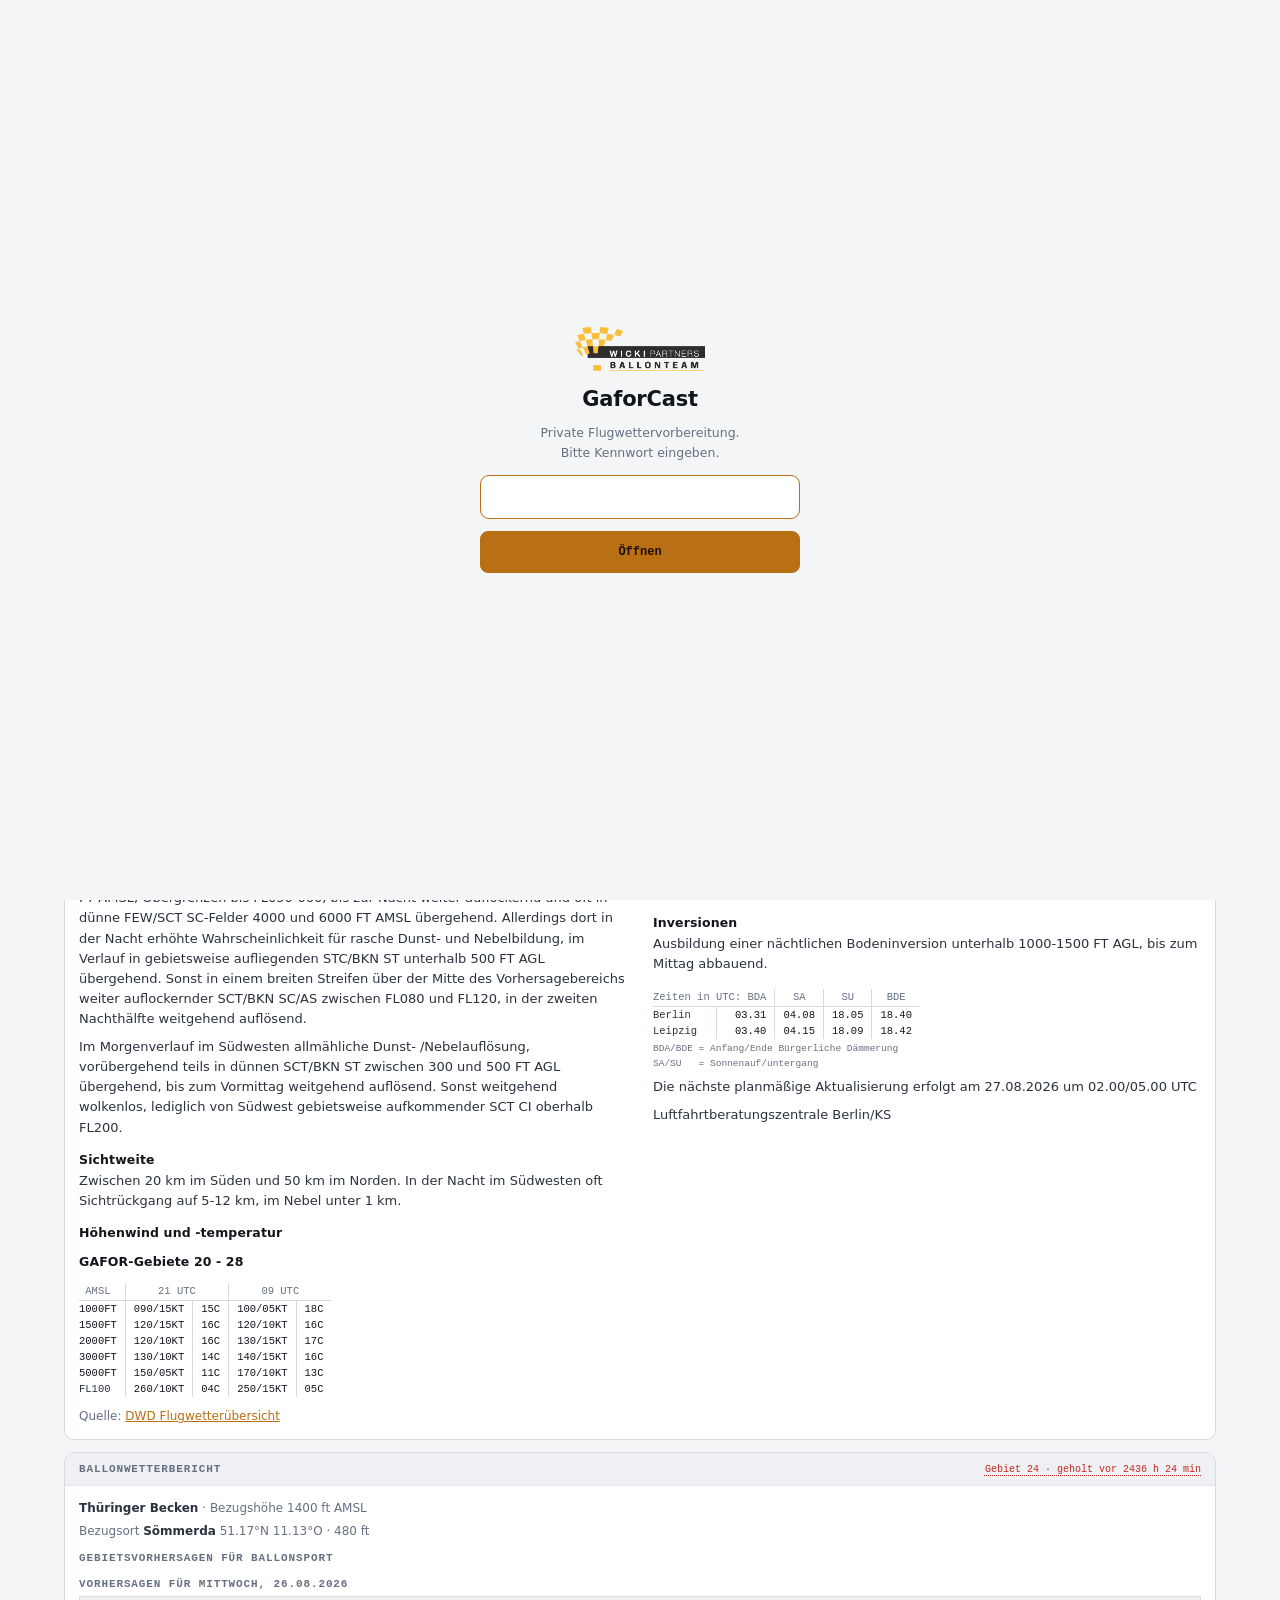
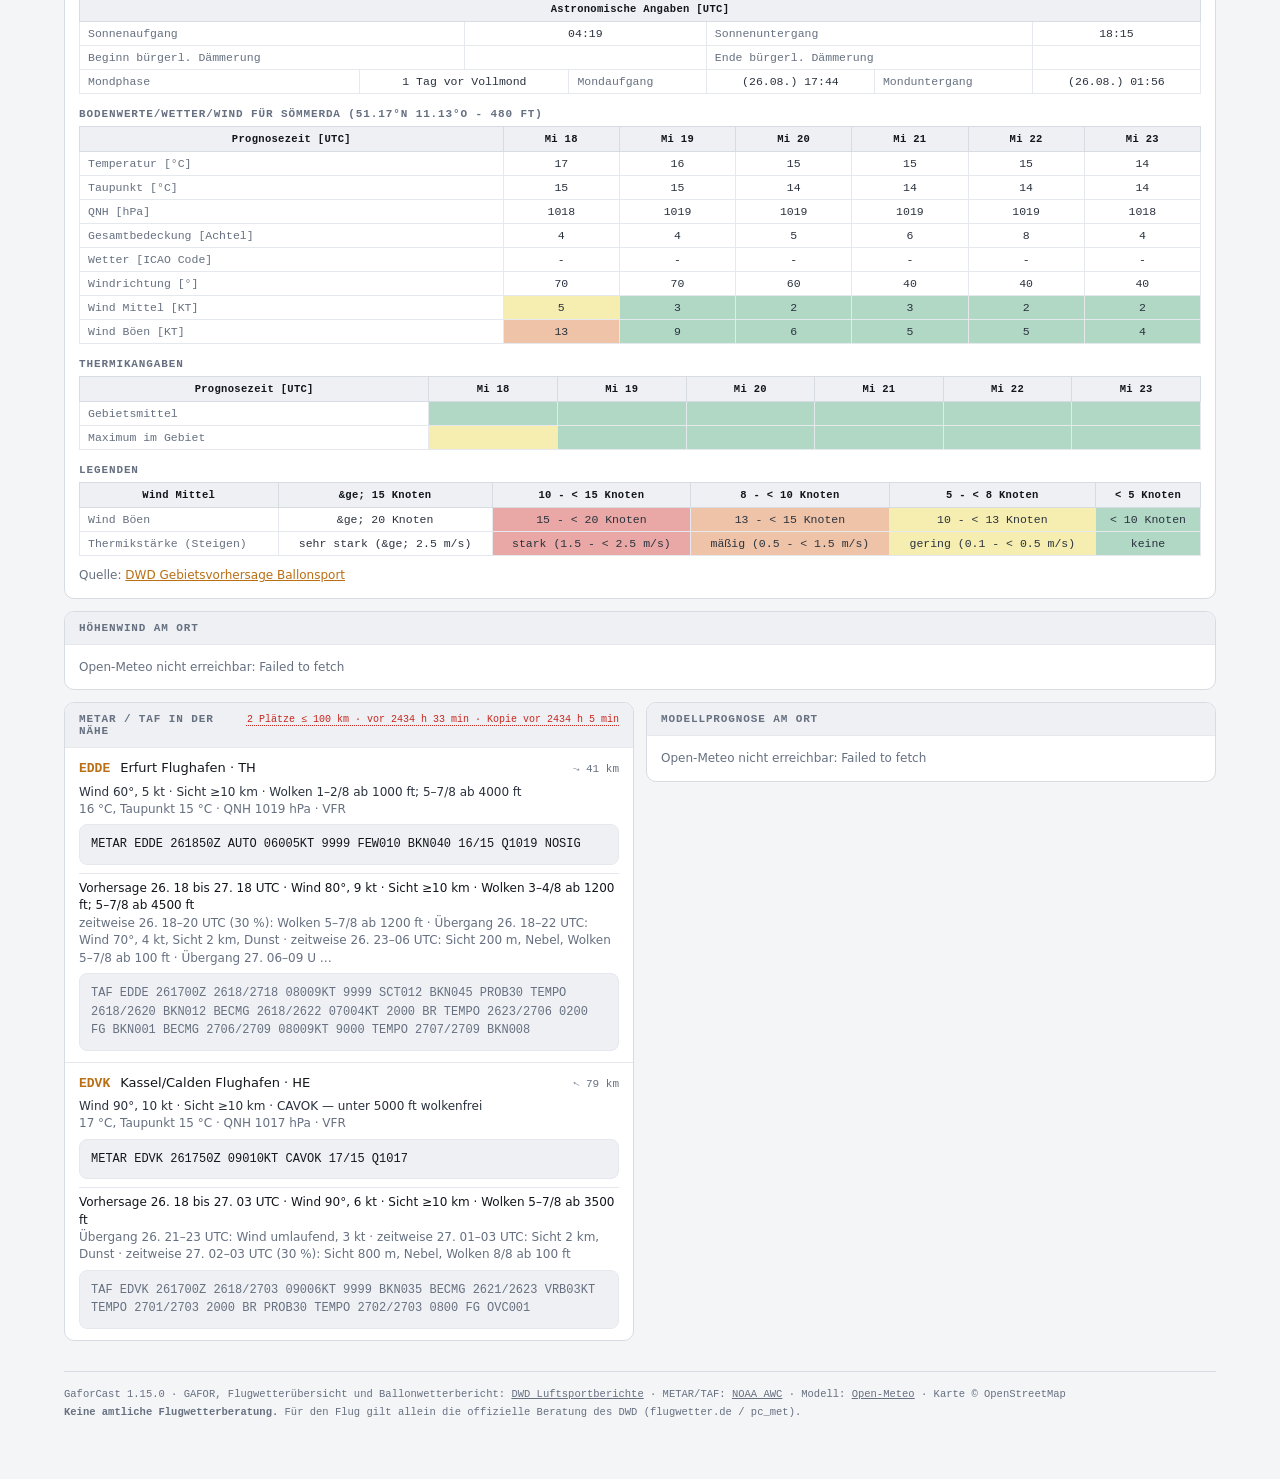
==== commit 20cb7097: "c" ====
--- a/index.html
+++ b/index.html
@@ -324,6 +324,55 @@
         Stüve-Diagramm und in der Spalte <em>rF</em> schattiert; bis 100 % wird die
         Schattierung kräftiger.</div>
 
+      <h3 class="set-h">Startfenster</h3>
+      <div class="note">Ab welchen Werten eine Stunde <em>grenzwertig</em> und ab welchen
+        <em>nein</em> ist. Windangaben in der oben gewählten Einheit.</div>
+
+      <div class="set-grid">
+        <span></span><span class="set-c">grenzwertig ab</span><span class="set-c">nein ab</span>
+
+        <label for="flyWind1">Bodenwind</label>
+        <input id="flyWind1" type="number" min="0" step="0.5" inputmode="decimal">
+        <input id="flyWind2" type="number" min="0" step="0.5" inputmode="decimal">
+
+        <label for="flyGust1">Böen</label>
+        <input id="flyGust1" type="number" min="0" step="0.5" inputmode="decimal">
+        <input id="flyGust2" type="number" min="0" step="0.5" inputmode="decimal">
+
+        <label for="flySpread1">Böigkeit</label>
+        <input id="flySpread1" type="number" min="0" step="0.5" inputmode="decimal">
+        <input id="flySpread2" type="number" min="0" step="0.5" inputmode="decimal">
+
+        <label for="flyCape1">CAPE J/kg</label>
+        <input id="flyCape1" type="number" min="0" step="50" inputmode="numeric">
+        <input id="flyCape2" type="number" min="0" step="50" inputmode="numeric">
+      </div>
+
+      <div class="set-grid two">
+        <label for="flyPrecip">Niederschlag mm/h — nein ab</label>
+        <input id="flyPrecip" type="number" min="0" step="0.1" inputmode="decimal">
+
+        <label for="flyVis">Sicht km — nein unter</label>
+        <input id="flyVis" type="number" min="0" step="0.5" inputmode="decimal">
+
+        <label for="flyBase">Wolkenbasis ft AGL — grenzwertig unter</label>
+        <input id="flyBase" type="number" min="0" step="100" inputmode="numeric">
+      </div>
+
+      <label class="field">
+        <span>Nur innerhalb der Dämmerung</span>
+        <select id="flyLight">
+          <option value="1">ja</option>
+          <option value="0">nein</option>
+        </select>
+      </label>
+
+      <div class="modal-actions" style="margin-top:10px">
+        <button class="btn small" id="flyReset" type="button">Vorgaben zurücksetzen</button>
+      </div>
+
+      <h3 class="set-h">Daten</h3>
+
       <label class="field">
         <span>Automatisch nachladen</span>
         <select id="setAuto">
--- a/css/app.css
+++ b/css/app.css
@@ -49,6 +49,19 @@
   color:var(--text-dim);font-size:22px;line-height:1;cursor:pointer;padding:2px 6px;}
 .modal-close:hover{color:var(--amber);}
 .modal-actions{display:flex;gap:8px;justify-content:flex-end;margin-top:18px;}
+.set-h{margin:20px 0 6px;font-family:var(--mono);font-size:11px;letter-spacing:.09em;
+  text-transform:uppercase;color:var(--amber);font-weight:600;
+  border-top:1px solid var(--line-soft);padding-top:14px;}
+.set-grid{display:grid;grid-template-columns:1fr 78px 78px;gap:5px 8px;align-items:center;
+  margin:9px 0 4px;}
+.set-grid.two{grid-template-columns:1fr 78px;}
+.set-grid label{font-size:12.5px;color:var(--text);}
+.set-grid .set-c{font-family:var(--mono);font-size:9.5px;letter-spacing:.05em;
+  text-transform:uppercase;color:var(--text-dim);text-align:center;}
+.set-grid input{width:100%;height:30px;text-align:right;padding:0 7px;
+  font-family:var(--mono);font-size:12px;color:var(--text-strong);
+  background:var(--panel-2);border:1px solid var(--line);border-radius:6px;}
+.set-grid input:focus{border-color:var(--amber);outline:none;}
 .kv{display:grid;grid-template-columns:auto 1fr;gap:5px 14px;font-family:var(--mono);
   font-size:11.5px;margin:12px 0;}
 .kv dt{color:var(--text-dim);white-space:nowrap;}
@@ -228,15 +241,18 @@
 .fly-cell:hover{opacity:.85;}
 .fly-cell.sel{opacity:1;box-shadow:0 0 0 2px var(--amber);}
 
-.fly-list{margin:11px 14px 0;display:grid;gap:4px;}
-.fly-win{display:flex;gap:10px;align-items:baseline;cursor:pointer;
-  font-family:var(--mono);font-size:11px;padding:4px 8px;border-radius:6px;
-  border:1px solid var(--line);background:var(--panel-2);}
-.fly-win:hover{border-color:var(--amber);}
-.fly-win .d{color:var(--text-strong);}
-.fly-win .t{color:var(--text-dim);flex:1;}
-.fly-win .n{color:var(--gafor-c);font-weight:600;}
-.fly-none{font-size:12.5px;color:var(--text-dim);}
+/* Die fahrbaren Fenster liegen als Balken genau unter ihrer Stelle im
+   Streifen — so muss man aus einer Uhrzeit nicht zurückrechnen. */
+.fly-lane{position:relative;height:21px;margin:3px 14px 0;}
+.fly-bar{position:absolute;top:0;height:19px;min-width:3px;padding:0 5px;
+  display:flex;align-items:center;gap:6px;overflow:hidden;cursor:pointer;
+  border:1px solid var(--gafor-c);border-radius:4px;
+  background:color-mix(in srgb,var(--gafor-c) 18%,transparent);
+  font-family:var(--mono);font-size:9.5px;white-space:nowrap;color:var(--text);}
+.fly-bar:hover{background:color-mix(in srgb,var(--gafor-c) 30%,transparent);}
+.fly-bar .h{overflow:hidden;text-overflow:ellipsis;}
+.fly-bar .n{color:var(--gafor-c);font-weight:700;margin-left:auto;}
+.fly-none{font-size:12px;color:var(--text-dim);font-family:var(--sans);}
 
 /* ---------- content ---------- */
 main.content{padding:12px 14px 0;}
@@ -299,6 +315,19 @@
 .gseg.sel{outline:1px solid var(--amber);outline-offset:-1px;}
 .gseg:hover{filter:brightness(1.08);}
 .gseg:focus-visible{outline:2px solid var(--amber);outline-offset:-2px;}
+/* Stufendefinition je Abschnitt, in derselben Aufteilung wie das Band darüber */
+.gdef-row{display:flex;gap:1px;margin-top:3px;}
+.gdef{flex:1 1 0;min-width:0;text-align:center;padding:3px 2px;border-radius:4px;
+  font-family:var(--mono);font-size:8.5px;line-height:1.3;color:var(--text-dim);
+  background:var(--panel-2);border:1px solid var(--line-soft);}
+.gdef .v,.gdef .b{display:block;white-space:nowrap;overflow:hidden;text-overflow:ellipsis;}
+.gdef .v{color:var(--text);}
+.gdef.c{border-color:color-mix(in srgb,var(--gafor-c) 45%,var(--line-soft));}
+.gdef.o{border-color:color-mix(in srgb,var(--gafor-o) 45%,var(--line-soft));}
+.gdef.d{border-color:color-mix(in srgb,var(--gafor-d) 45%,var(--line-soft));}
+.gdef.m{border-color:color-mix(in srgb,var(--gafor-m) 45%,var(--line-soft));}
+.gdef.x{border-color:color-mix(in srgb,var(--gafor-x) 45%,var(--line-soft));}
+
 .gbar-foot{display:flex;justify-content:space-between;gap:12px;flex-wrap:wrap;
   margin-top:7px;font-family:var(--mono);font-size:10px;color:var(--text-dim);}
 .gbar-foot .k{font-weight:600;}
@@ -406,9 +435,27 @@
   letter-spacing:.01em;}
 .report-col > .report-h:first-child{margin-top:2px;}
 .report-cols pre.report{margin:0;font-size:11px;}
+
+/* ---------- Tabellen im Bericht (Höhenwind, Dämmerungszeiten) ----------
+   Als echte Tabelle gesetzt: die Spalten richten sich von selbst aus, statt
+   dass die Zahlen unter unterschiedlich langen Ortsnamen verrutschen. */
+.report-tbl{margin:.9em 0 0;overflow-x:auto;}
+table.rt{border-collapse:collapse;font-family:var(--mono);font-size:10.5px;
+  font-variant-numeric:tabular-nums;}
+table.rt th,table.rt td{padding:2px 8px;text-align:left;white-space:nowrap;
+  border-right:1px solid var(--line);}
+table.rt th:last-child,table.rt td:last-child{border-right:none;}
+table.rt th{color:var(--text-dim);font-weight:500;text-align:center;
+  border-bottom:1px solid var(--line);padding-bottom:3px;}
+table.rt th:first-child,table.rt td:first-child{padding-left:0;}
+table.rt td.num{text-align:right;color:var(--text-strong);}
+table.rt th.num{text-align:center;}
+.rt-foot{font-family:var(--mono);font-size:9.5px;color:var(--text-dim);
+  margin-top:4px;white-space:pre-wrap;}
 /* Ein Abschnitt kann aus mehreren Absätzen und Tabellen bestehen — ohne
    Zwischenraum liefen sie zusammen und der Absatzwechsel wäre unsichtbar. */
-.report-p + .report-p,.report-p + pre.report,pre.report + .report-p{margin-top:.6em;}
+.report-p + .report-p,.report-p + pre.report,pre.report + .report-p,
+.report-tbl + .report-p{margin-top:.6em;}
 .report-p{margin:0;font-size:13px;line-height:1.55;color:var(--text);hyphens:auto;}
 
 
@@ -667,9 +714,11 @@
   .gseg .gcd{font-size:12pt;} .gseg .gcd .g{font-size:8pt;}
   .gseg .ghr{font-size:7pt;}
   .gbar-foot{font-size:6.5pt;margin-top:1.2mm;}
+  .gdef{font-size:5.5pt;padding:0.4mm 0.3mm;}
 
   /* Startfenster: Ampel und Streifen reichen, die Fensterliste ist Bedienung */
-  .fly-list{display:none !important;}
+  .fly-lane{margin:0.6mm 2.5mm 0;height:3mm;}
+  .fly-bar{height:2.8mm;font-size:5pt;padding:0 0.6mm;gap:1mm;border-radius:0.6mm;}
   .fly-head{margin:1.5mm 2.5mm 0;padding:1mm 2mm;border-radius:1.5mm;gap:2.5mm;}
   .fly-badge{font-size:9pt;}
   .fly-when{font-size:6.5pt;} .fly-why{font-size:6.5pt;margin-top:0;}
@@ -684,8 +733,12 @@
   .report-cols{display:block;column-count:3;column-gap:4mm;}
   .report-col{display:block;}
   .report-p{font-size:6.2pt;line-height:1.22;text-align:justify;hyphens:auto;}
-  .report-p + .report-p,.report-p + pre.report,pre.report + .report-p{margin-top:0.8mm;}
+  .report-p + .report-p,.report-p + pre.report,pre.report + .report-p,
+  .report-tbl + .report-p{margin-top:0.8mm;}
   .report-cols pre.report{font-size:6pt;line-height:1.2;padding:1mm;}
+  .report-tbl{margin:1.5mm 0 0;overflow:visible;}
+  table.rt{font-size:6pt;} table.rt th,table.rt td{padding:0.2mm 1.2mm;}
+  .rt-foot{font-size:5.5pt;margin-top:0.6mm;}
   .report-h{font-size:7pt;margin:1.5mm 0 0.6mm;}
   .report-h{font-size:8pt;margin:2mm 0 1mm;}
 
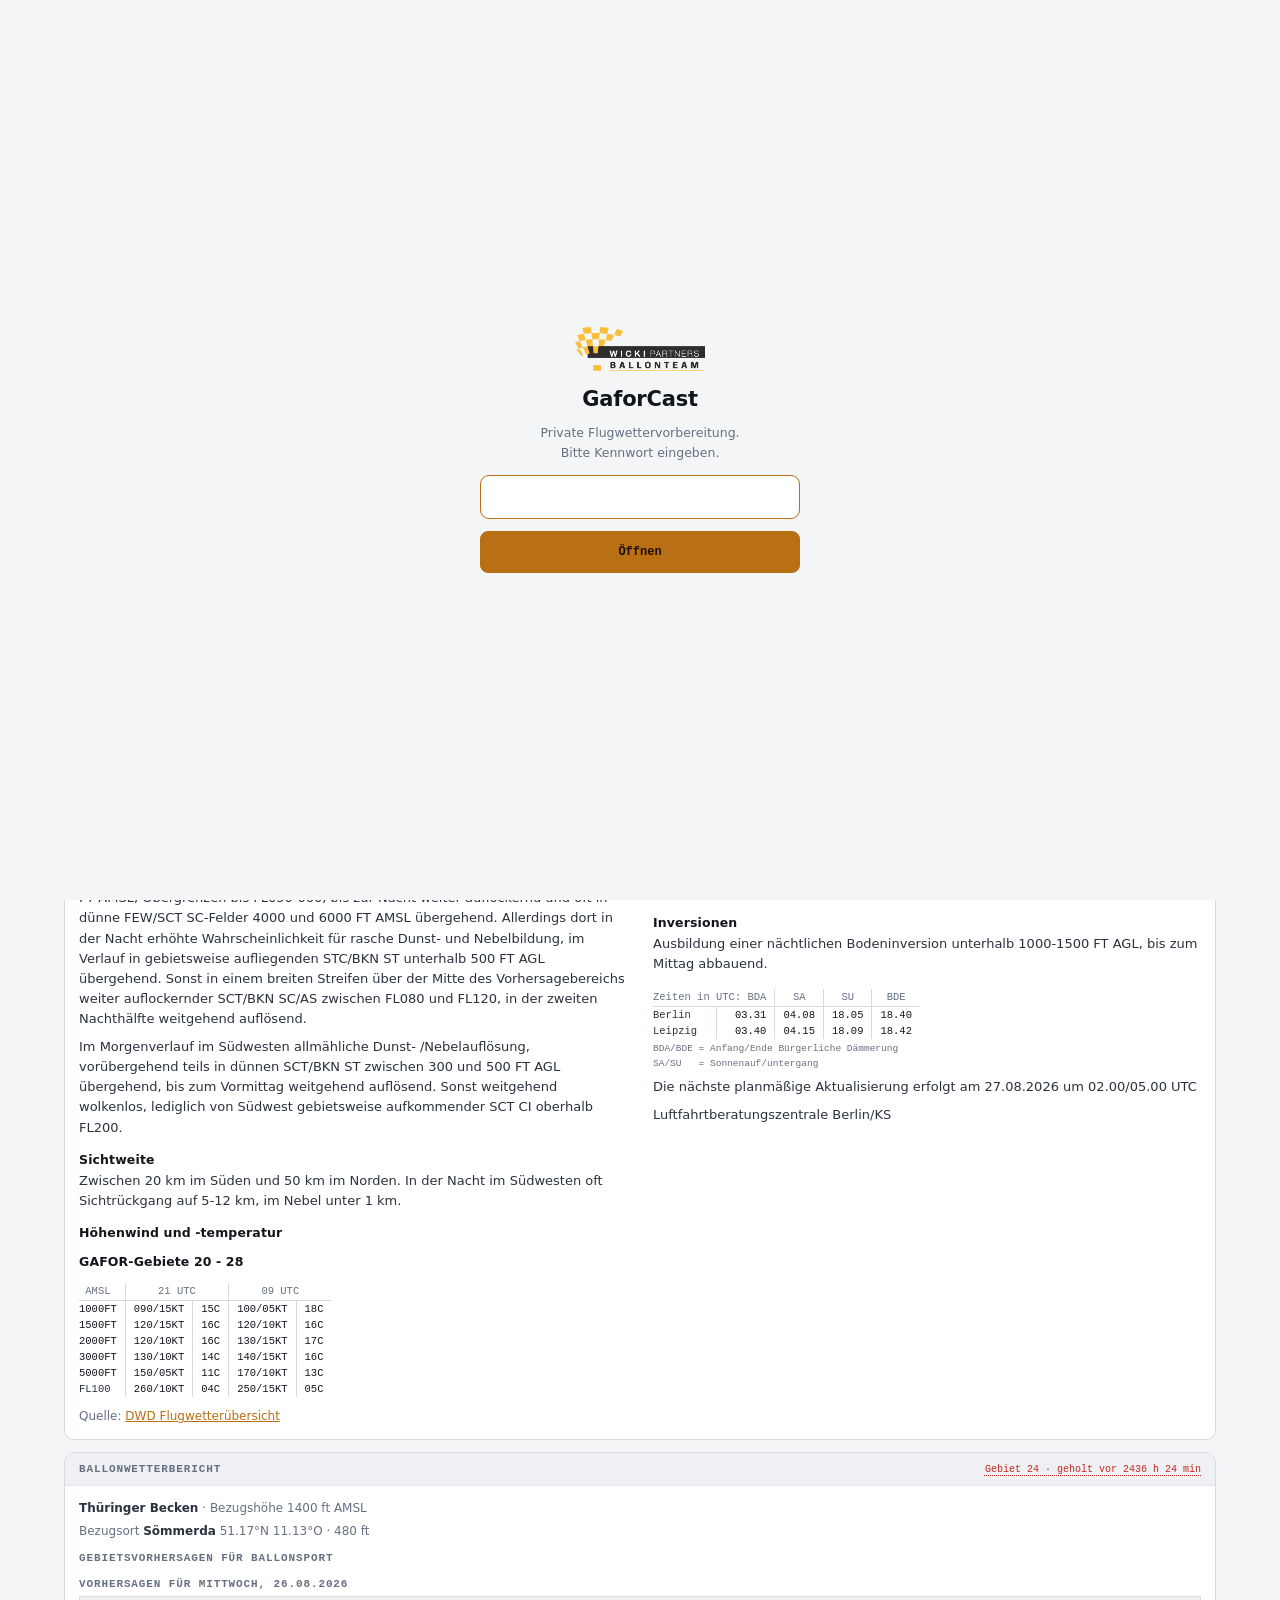
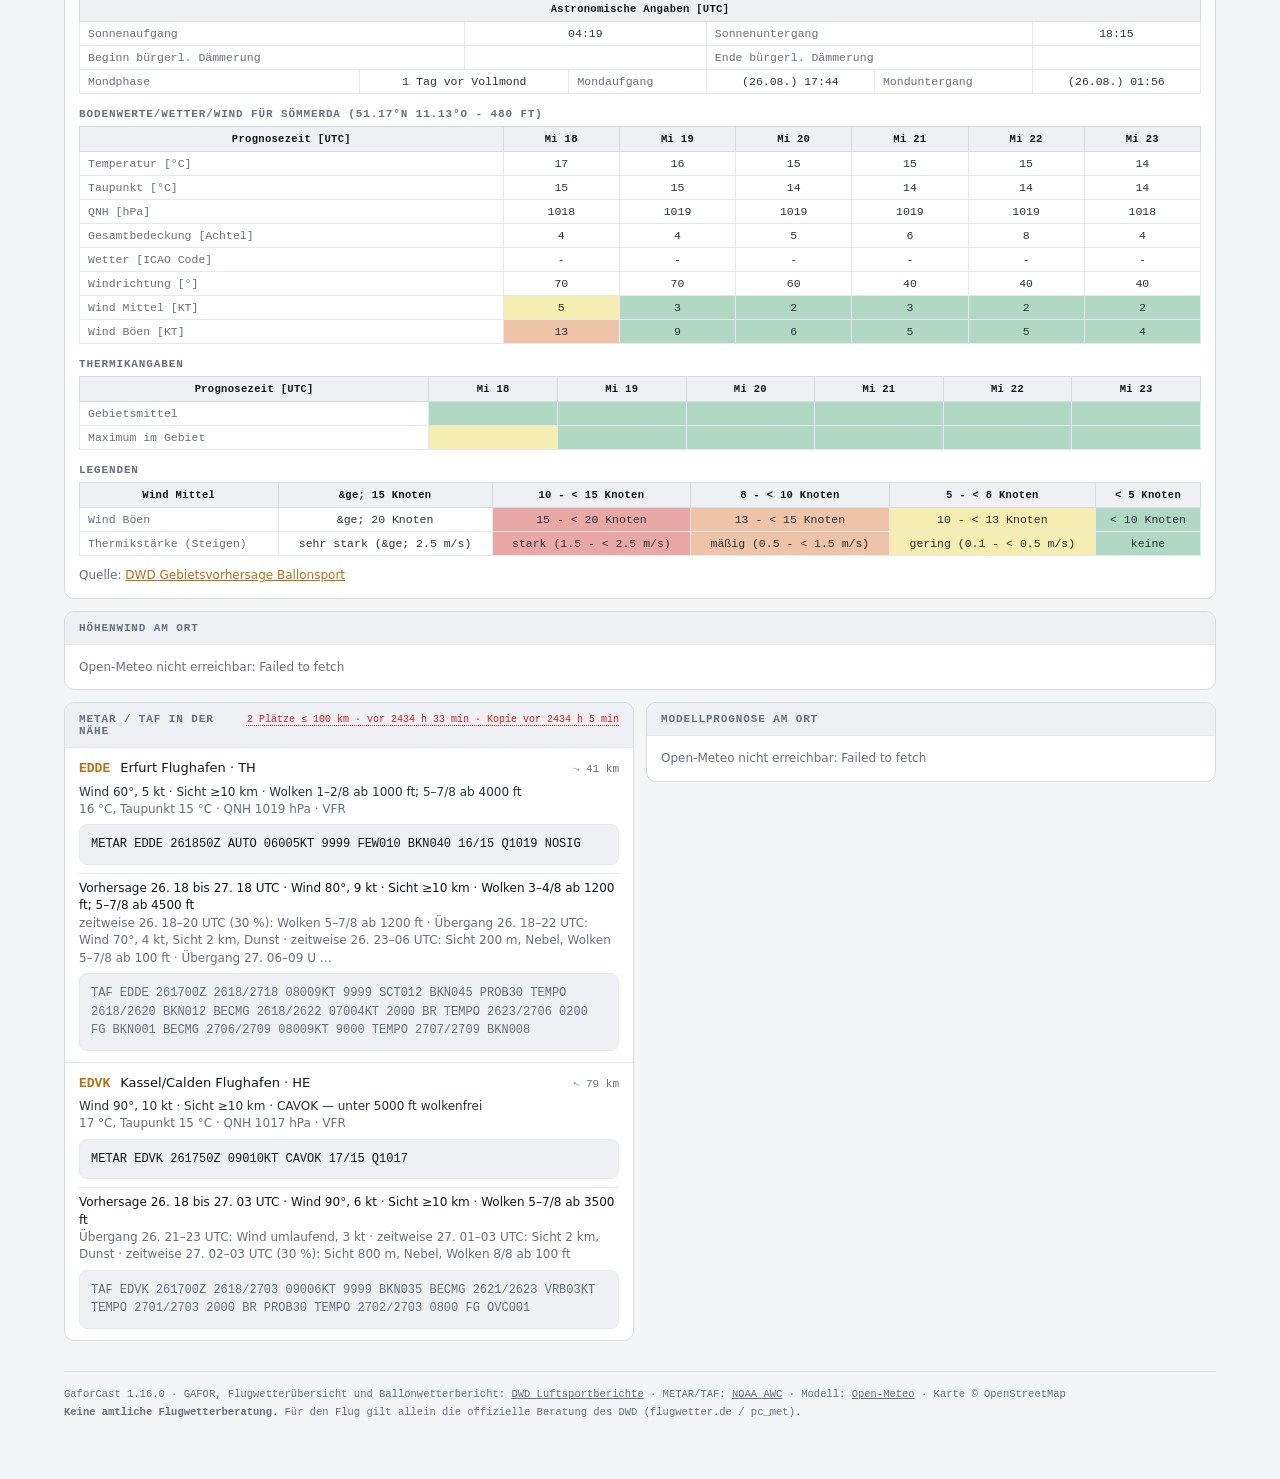
==== commit 21ea04ba: "c" ====
--- a/index.html
+++ b/index.html
@@ -31,6 +31,7 @@
     <p>Private Flugwettervorbereitung.<br>Bitte Kennwort eingeben.</p>
     <input id="gatePw" type="password" inputmode="numeric" enterkeyhint="go"
            aria-label="Kennwort" autocomplete="off" autocorrect="off" spellcheck="false">
+    <div class="gate-hint" id="gateHint" hidden>Der Gastzugang über den Link ist abgelaufen.</div>
     <div class="gate-err" id="gateErr" hidden>Kennwort stimmt nicht.</div>
     <button class="btn primary" type="submit">Öffnen</button>
   </form>
@@ -56,7 +57,7 @@
          sie sich bei gescrollter Seite ausserhalb des Sichtfensters. -->
     <div class="menu hidden" id="shareMenu">
       <button id="sharePngBtn">Bild der Seite (PNG) speichern</button>
-      <button id="shareLinkBtn">Link zu diesem Ort kopieren</button>
+      <button id="shareLinkBtn">Link zu diesem Ort kopieren (30 min ohne Kennwort)</button>
     </div>
 
     <div class="menu hidden" id="menu">
@@ -78,7 +79,7 @@
 
     <div class="top-left">
 
-      <div class="search-block">
+      <div class="search-block" id="searchBlock">
         <div class="search-row">
           <div class="search-wrap">
             <input id="searchInput" type="search" placeholder="Ort, Flugplatz oder Koordinaten…"
--- a/css/app.css
+++ b/css/app.css
@@ -37,6 +37,18 @@
 .gate-box .btn{height:42px;}
 .gate-err{font-size:12px;color:var(--gafor-x);}
 .gate-err[hidden]{display:none;}
+.gate-hint{font-size:12px;color:var(--gafor-d);}
+.gate-hint[hidden]{display:none;}
+
+/* ---------- Gastzugang über einen geteilten Link ---------- */
+.guest-note{display:flex;align-items:flex-start;gap:9px;padding:9px 12px;
+  border:1px solid var(--amber);border-radius:var(--r);
+  background:color-mix(in srgb,var(--amber) 10%,transparent);
+  font-size:12.5px;line-height:1.4;color:var(--text);}
+.guest-note .ic{flex:0 0 auto;font-size:13px;line-height:1.3;}
+.guest-note .rest{flex:0 0 auto;margin-left:auto;font-family:var(--mono);font-size:10px;
+  color:var(--amber);white-space:nowrap;padding-top:1px;}
+body.guest .map-wrap{cursor:default;}
 
 /* ---------- modal ---------- */
 .modal{position:fixed;inset:0;z-index:1000;background:rgba(0,0,0,.55);
@@ -282,7 +294,9 @@
   place-items:center;font-family:var(--mono);font-weight:700;font-size:11px;
   background:var(--gafor-d);color:var(--bg);}
 .stale.hard .ic{background:var(--gafor-x);}
-.stale .btn{flex:0 0 auto;margin-left:auto;}
+.stale .btn{flex:0 0 auto;margin-left:auto;white-space:nowrap;}
+.stale .btn[disabled]{opacity:.6;cursor:default;}
+.stale .sn{display:block;font-style:normal;color:var(--text-dim);margin-top:2px;}
 
 /* ---------- GAFOR-Zeitreihe als Zeitband ----------
    Ein Abschnitt je Zeitraum, in der Farbe seiner Stufe; der laufende ist
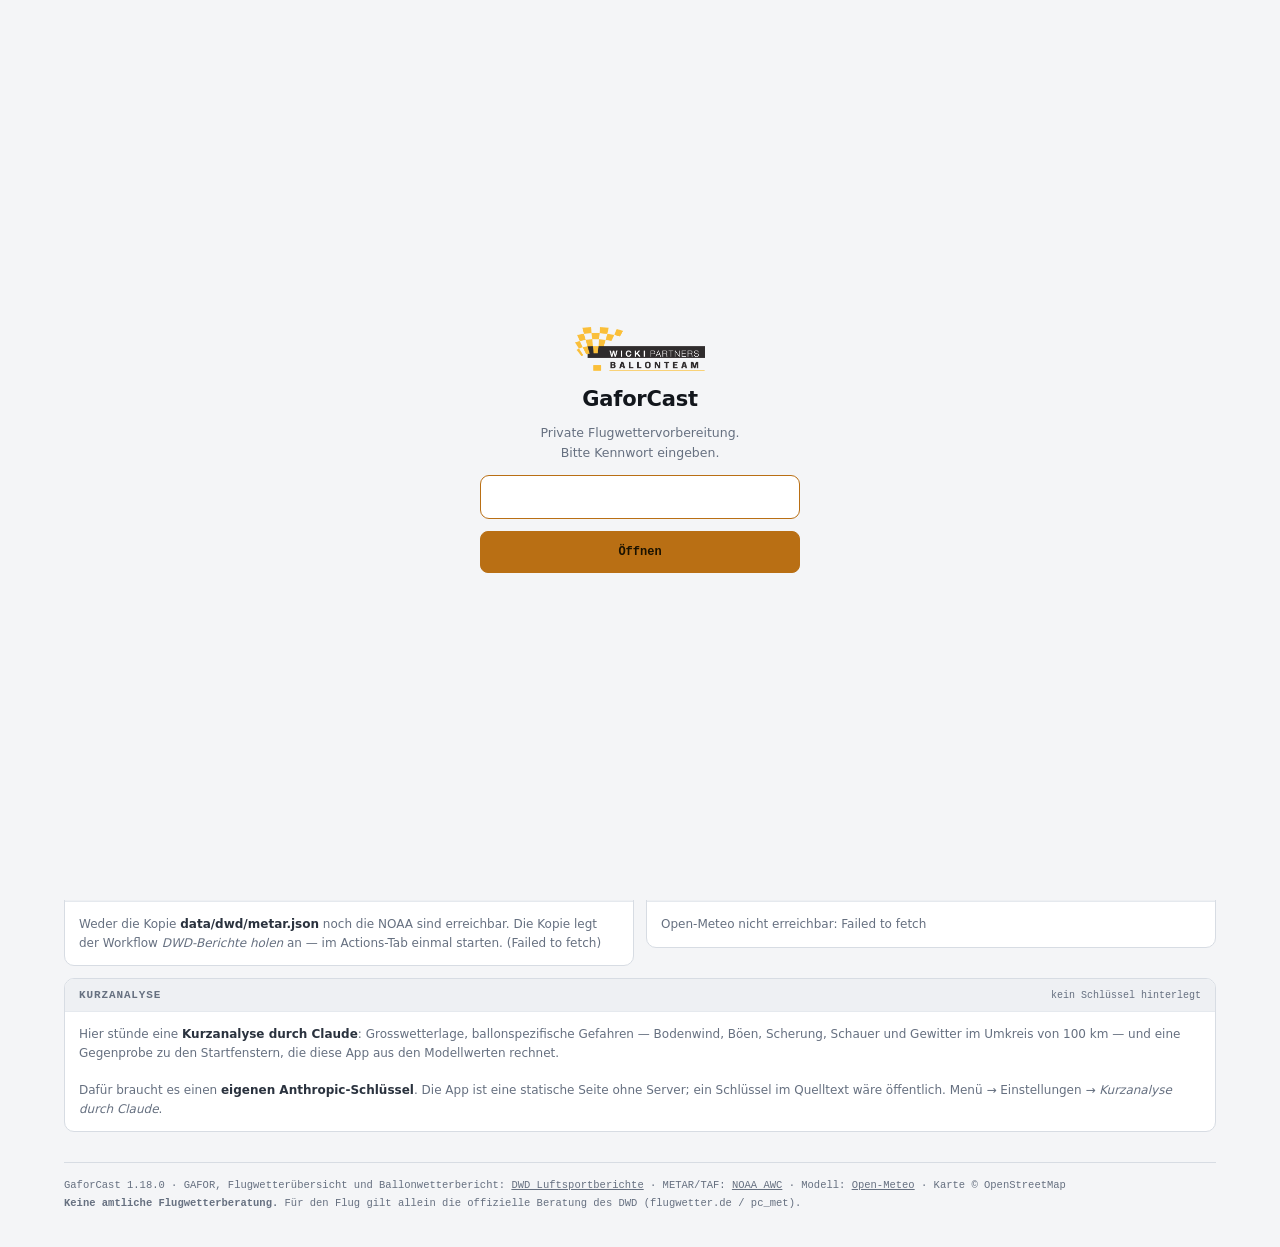
==== commit ae91aabe: "c" ====
--- a/index.html
+++ b/index.html
@@ -13,7 +13,7 @@
 <meta name="apple-mobile-web-app-title" content="GaforCast">
 <link rel="manifest" href="manifest.webmanifest">
 <link rel="icon" type="image/svg+xml" href="icons/favicon.svg">
-<link rel="icon" type="image/x-icon" sizes="32x32 16x16" href="icons/favicon.ico">
+<link rel="icon" type="image/x-icon" sizes="48x48 32x32 16x16" href="icons/favicon.ico">
 <link rel="apple-touch-icon" href="icons/apple-touch-icon.png">
 <link rel="stylesheet" href="js/vendor/leaflet/leaflet.css">
 <link rel="stylesheet" href="css/base.css">
@@ -233,6 +233,17 @@
       </div>
     </section>
 
+    <!-- KI-Kurzanalyse -->
+    <section class="card wide" id="cardAi">
+      <div class="card-head">
+        <span class="section-title">Kurzanalyse</span>
+        <span class="age" id="aiAge"></span>
+      </div>
+      <div class="card-body tight" id="aiBody">
+        <div class="card-body"><div class="note">Noch nicht angefordert.</div></div>
+      </div>
+    </section>
+
   </main>
 
   <footer>
@@ -371,6 +382,35 @@
       <div class="modal-actions" style="margin-top:10px">
         <button class="btn small" id="flyReset" type="button">Vorgaben zurücksetzen</button>
       </div>
+
+      <h3 class="set-h">Kurzanalyse durch Claude</h3>
+      <div class="note">Die App ist eine statische Seite ohne Server — ein Schlüssel im
+        Quelltext wäre öffentlich. Deshalb bringst du deinen <strong>eigenen</strong> mit.
+        Er liegt nur im Speicher dieses Geräts und geht nur an <code>api.anthropic.com</code>:
+        nicht ins Repo, nicht in einen geteilten Link, nicht ins Seitenbild.</div>
+
+      <label class="field">
+        <span>Anthropic-Schlüssel</span>
+        <input id="setAiKey" type="password" placeholder="sk-ant-…" autocomplete="off"
+               autocorrect="off" spellcheck="false">
+      </label>
+
+      <label class="field">
+        <span>Modell</span>
+        <select id="setAiModel"></select>
+      </label>
+
+      <label class="field">
+        <span>DWD-Text mitschicken</span>
+        <select id="setAiDwd">
+          <option value="0">nein (Vorgabe)</option>
+          <option value="1">ja</option>
+        </select>
+      </label>
+      <div class="note">Die Flugwetterübersicht ist die beste Quelle für die Grosswetterlage.
+        Sie ist aber ein Luftsportbericht des DWD, und der darf nach dessen
+        Nutzungsbedingungen nicht weitergegeben oder weiterverarbeitet werden — ein Abruf bei
+        einem Dritten ist beides. Ohne ihn fällt der erste Abschnitt dünner aus.</div>
 
       <h3 class="set-h">Daten</h3>
 
@@ -424,6 +464,7 @@
 <script src="js/metar.js"></script>
 <script src="js/openmeteo.js"></script>
 <script src="js/sun.js"></script>
+<script src="js/ai.js"></script>
 <script src="js/wind.js"></script>
 <script src="js/stueve.js"></script>
 <script src="js/mapview.js"></script>
--- a/css/app.css
+++ b/css/app.css
@@ -74,6 +74,10 @@
   font-family:var(--mono);font-size:12px;color:var(--text-strong);
   background:var(--panel-2);border:1px solid var(--line);border-radius:6px;}
 .set-grid input:focus{border-color:var(--amber);outline:none;}
+.field input[type=password],.field input[type=text]{height:34px;padding:0 9px;min-width:0;
+  font-family:var(--mono);font-size:12px;color:var(--text-strong);
+  background:var(--panel-2);border:1px solid var(--line);border-radius:7px;}
+.field input:focus{border-color:var(--amber);outline:none;}
 .kv{display:grid;grid-template-columns:auto 1fr;gap:5px 14px;font-family:var(--mono);
   font-size:11.5px;margin:12px 0;}
 .kv dt{color:var(--text-dim);white-space:nowrap;}
@@ -222,6 +226,18 @@
 .ts-foot{display:flex;align-items:center;gap:10px;margin-top:18px;}
 .ts-note{font-family:var(--mono);font-size:9.5px;color:var(--text-dim);}
 .btn.small{height:26px;padding:0 10px;font-size:11px;}
+
+/* ---------- Kurzanalyse ---------- */
+.ai-bar{display:flex;align-items:center;gap:11px;flex-wrap:wrap;margin:11px 14px 0;}
+.ai-hint{font-family:var(--mono);font-size:9.5px;color:var(--text-dim);}
+.ai-text{margin:12px 14px 0;column-gap:26px;}
+@media (min-width:820px){ .ai-text{column-count:2;} }
+.ai-h{margin:0 0 4px;font-size:12.5px;font-weight:700;color:var(--text-strong);
+  letter-spacing:.01em;break-after:avoid;}
+.ai-lines{margin:0 0 13px;padding-left:17px;break-inside:avoid-column;}
+.ai-lines li{font-size:13px;line-height:1.5;color:var(--text);margin-bottom:3px;}
+.ai-lines li::marker{color:var(--amber);}
+.ai-text > .ai-h:first-child{margin-top:0;}
 
 /* ---------- Startfenster ---------- */
 .fly-head{display:flex;align-items:center;gap:13px;margin:11px 14px 0;padding:9px 12px;
@@ -675,7 +691,7 @@
 
   /* alles Bedienbare weg */
   .gate,.menu,.search-block,.map-btns,.map-hint,.header-tools,.modal,
-  .code-legend,.chips,.explain,.ens-note,.hs-row,.time-bar,.stale .btn,
+  .code-legend,.chips,.explain,.ens-note,.hs-row,.time-bar,.stale .btn,.ai-bar,
   #savePlaceBtn,#favBtn,#gpsBtn,.leaflet-control-zoom,.leaflet-control-attribution{
     display:none !important;
   }
@@ -731,6 +747,11 @@
   .gdef{font-size:5.5pt;padding:0.4mm 0.3mm;}
 
   /* Startfenster: Ampel und Streifen reichen, die Fensterliste ist Bedienung */
+  #cardAi.empty{display:none !important;}
+  .ai-text{margin:1.5mm 2.5mm 0;column-count:3;column-gap:4mm;}
+  .ai-h{font-size:7pt;margin-bottom:0.4mm;}
+  .ai-lines{margin:0 0 1.5mm;padding-left:3.5mm;}
+  .ai-lines li{font-size:6.2pt;line-height:1.25;margin-bottom:0.3mm;}
   .fly-lane{margin:0.6mm 2.5mm 0;height:3mm;}
   .fly-bar{height:2.8mm;font-size:5pt;padding:0 0.6mm;gap:1mm;border-radius:0.6mm;}
   .fly-head{margin:1.5mm 2.5mm 0;padding:1mm 2mm;border-radius:1.5mm;gap:2.5mm;}
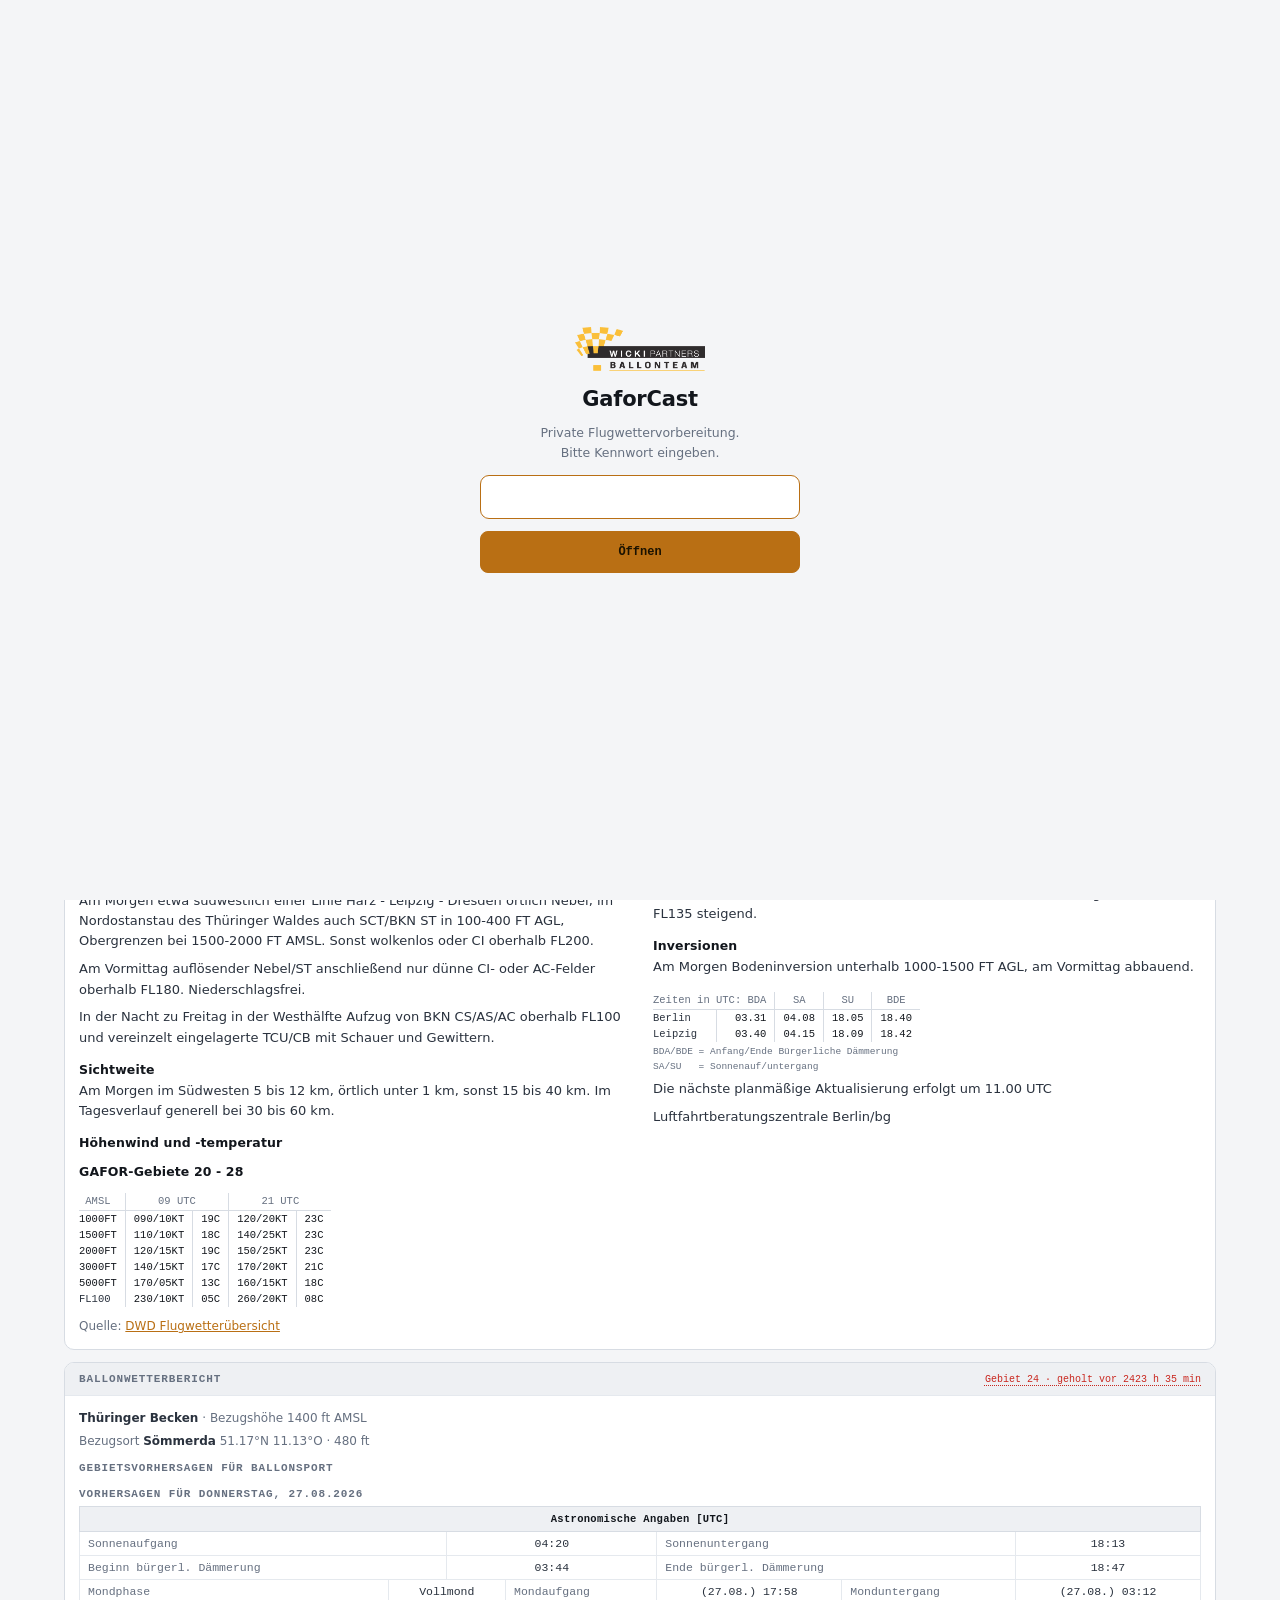
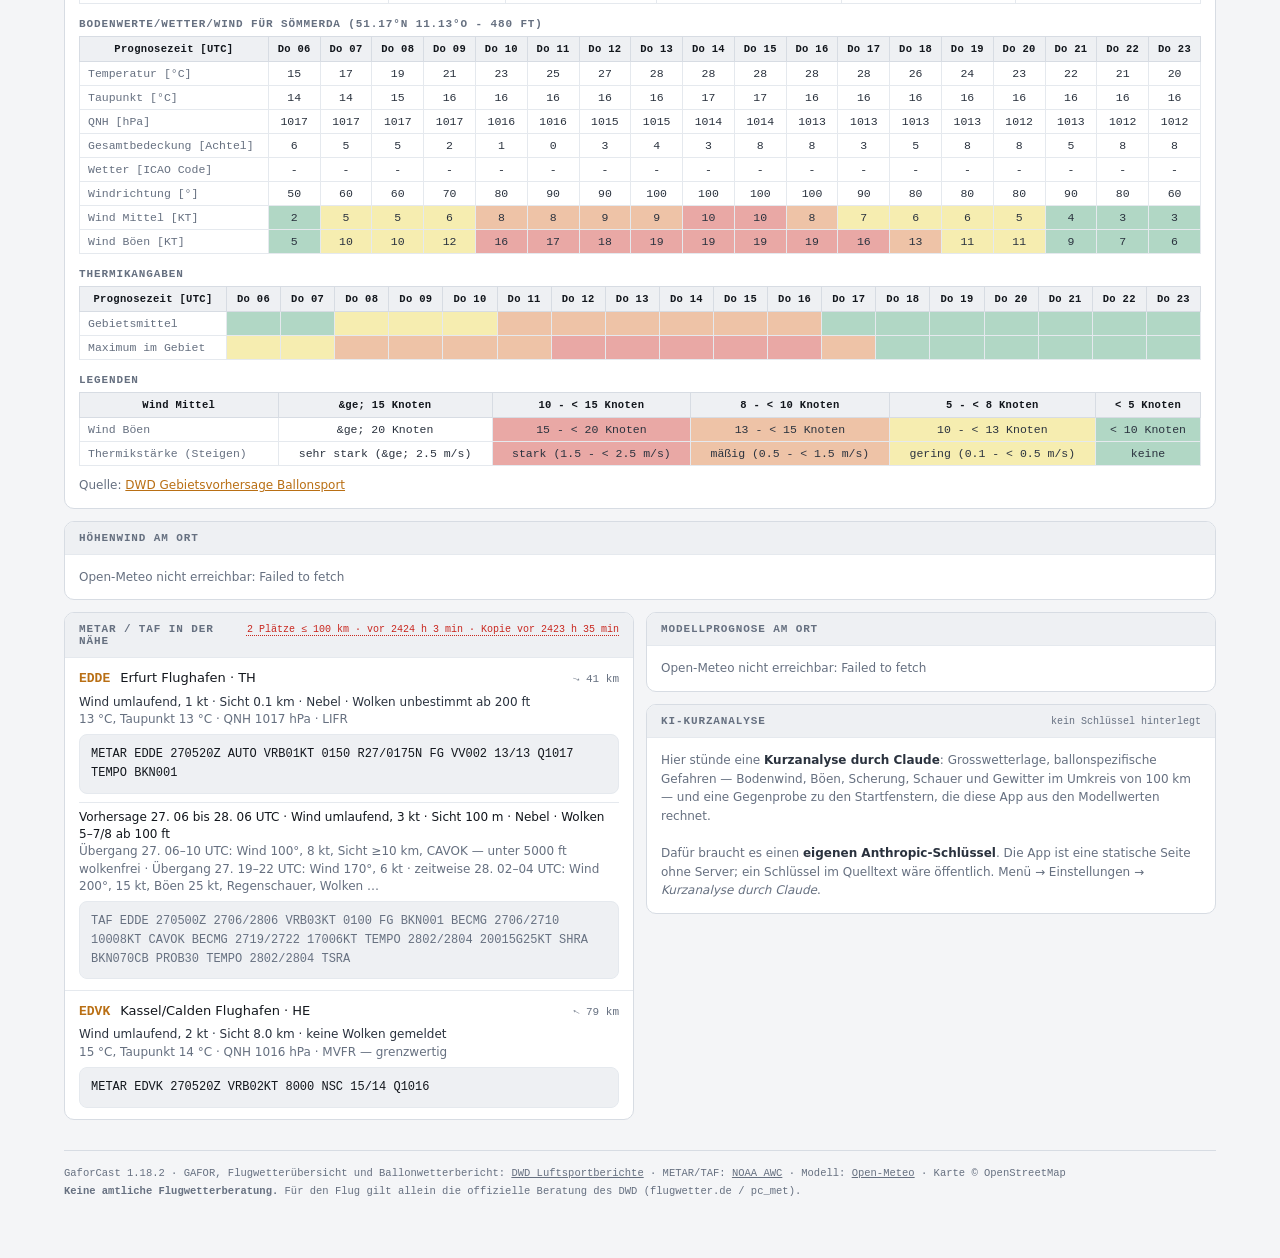
==== commit 2b70b464: "c" ====
--- a/index.html
+++ b/index.html
@@ -211,38 +211,45 @@
       </div>
     </section>
 
-    <!-- METAR / TAF (Rohformat) -->
-    <section class="card" id="cardMetar">
-      <div class="card-head">
-        <span class="section-title">METAR / TAF in der Nähe</span>
-        <span class="age" id="metarAge"></span>
-      </div>
-      <div class="card-body tight" id="metarBody">
-        <div class="card-body"><div class="note">Noch keine Daten geladen.</div></div>
-      </div>
-    </section>
-
-    <!-- Open-Meteo -->
-    <section class="card" id="cardModel">
-      <div class="card-head">
-        <span class="section-title">Modellprognose am Ort</span>
-        <span class="age" id="modelAge"></span>
-      </div>
-      <div class="card-body tight" id="modelBody">
-        <div class="card-body"><div class="note">Noch keine Daten geladen.</div></div>
-      </div>
-    </section>
-
-    <!-- KI-Kurzanalyse -->
-    <section class="card wide" id="cardAi">
-      <div class="card-head">
-        <span class="section-title">Kurzanalyse</span>
-        <span class="age" id="aiAge"></span>
-      </div>
-      <div class="card-body tight" id="aiBody">
-        <div class="card-body"><div class="note">Noch nicht angefordert.</div></div>
-      </div>
-    </section>
+    <!-- Linke Spalte: METAR. Rechte Spalte: Modellprognose und darunter die
+         Kurzanalyse, die sich auf genau diese Modellwerte bezieht. -->
+    <div class="duo">
+      <!-- METAR / TAF (Rohformat) -->
+      <section class="card" id="cardMetar">
+        <div class="card-head">
+          <span class="section-title">METAR / TAF in der Nähe</span>
+          <span class="age" id="metarAge"></span>
+        </div>
+        <div class="card-body tight" id="metarBody">
+          <div class="card-body"><div class="note">Noch keine Daten geladen.</div></div>
+        </div>
+      </section>
+
+      <div class="duo-col">
+        <!-- Open-Meteo -->
+        <section class="card" id="cardModel">
+          <div class="card-head">
+            <span class="section-title">Modellprognose am Ort</span>
+            <span class="age" id="modelAge"></span>
+          </div>
+          <div class="card-body tight" id="modelBody">
+            <div class="card-body"><div class="note">Noch keine Daten geladen.</div></div>
+          </div>
+        </section>
+
+        <!-- KI-Kurzanalyse -->
+        <section class="card" id="cardAi">
+          <div class="card-head">
+            <span class="section-title">KI-Kurzanalyse</span>
+            <span class="age" id="aiAge"></span>
+            <button class="btn small hidden" id="aiBtn" type="button">KI-Analyse anfordern</button>
+          </div>
+          <div class="card-body tight" id="aiBody">
+            <div class="card-body"><div class="note">Noch nicht angefordert.</div></div>
+          </div>
+        </section>
+      </div>
+    </div>
 
   </main>
 
--- a/css/app.css
+++ b/css/app.css
@@ -228,10 +228,16 @@
 .btn.small{height:26px;padding:0 10px;font-size:11px;}
 
 /* ---------- Kurzanalyse ---------- */
+/* Der Knopf sitzt in der Kopfzeile, hier steht nur noch, was er tun wird.
+   `align-self` muss sein: die Kopfzeile richtet an der Schriftlinie aus, und
+   ein Knopf hat keine, die dazu passt. */
+.card-head .btn{align-self:center;flex:0 0 auto;}
 .ai-bar{display:flex;align-items:center;gap:11px;flex-wrap:wrap;margin:11px 14px 0;}
 .ai-hint{font-family:var(--mono);font-size:9.5px;color:var(--text-dim);}
+/* Einspaltig: die Karte ist nur noch halb so breit wie früher, zwei Spalten
+   ergäben Zeilen von zwei Wörtern. Im Ausdruck läuft sie über die volle
+   Seitenbreite, dort bleiben drei Spalten. */
 .ai-text{margin:12px 14px 0;column-gap:26px;}
-@media (min-width:820px){ .ai-text{column-count:2;} }
 .ai-h{margin:0 0 4px;font-size:12.5px;font-weight:700;color:var(--text-strong);
   letter-spacing:.01em;break-after:avoid;}
 .ai-lines{margin:0 0 13px;padding-left:17px;break-inside:avoid-column;}
@@ -287,6 +293,13 @@
 @media (min-width:900px){
   main.content{display:grid;grid-template-columns:1fr 1fr;gap:0 12px;align-items:start;}
   main.content > .card.wide{grid-column:1 / -1;}
+  /* METAR links, rechts Modellprognose und direkt darunter die Kurzanalyse.
+     Als eigenes Raster statt über die Spalten von main.content: sonst käme die
+     Kurzanalyse in die nächste Rasterzeile und stünde unter der METAR-Karte —
+     oder, in die rechte Spalte gezwungen, mit einer Lücke darüber, sobald die
+     METAR-Karte die höhere ist. */
+  main.content > .duo{grid-column:1 / -1;display:grid;
+    grid-template-columns:1fr 1fr;gap:0 12px;align-items:start;}
 }
 
 /* ---------- Kasten mit den GAFOR-Stufen ---------- */
@@ -692,6 +705,7 @@
   /* alles Bedienbare weg */
   .gate,.menu,.search-block,.map-btns,.map-hint,.header-tools,.modal,
   .code-legend,.chips,.explain,.ens-note,.hs-row,.time-bar,.stale .btn,.ai-bar,
+  .card-head .btn,
   #savePlaceBtn,#favBtn,#gpsBtn,.leaflet-control-zoom,.leaflet-control-attribution{
     display:none !important;
   }
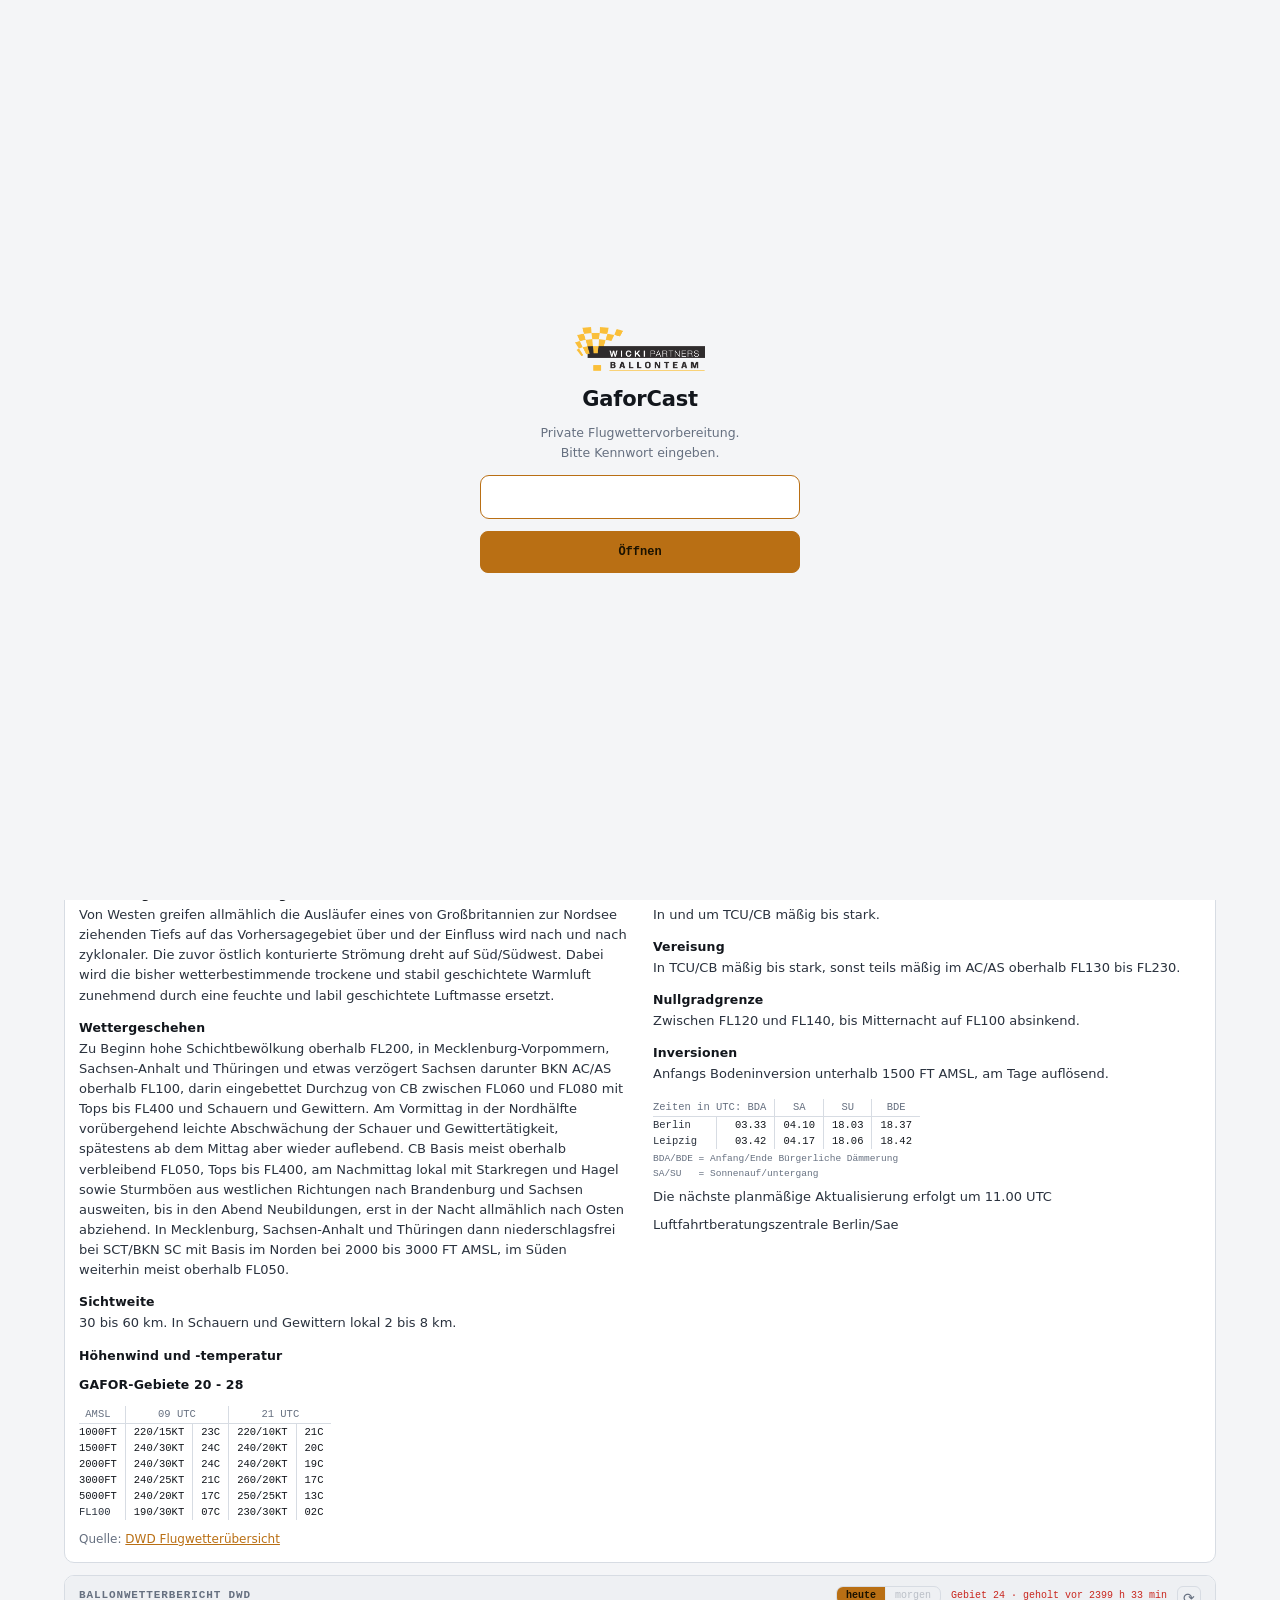
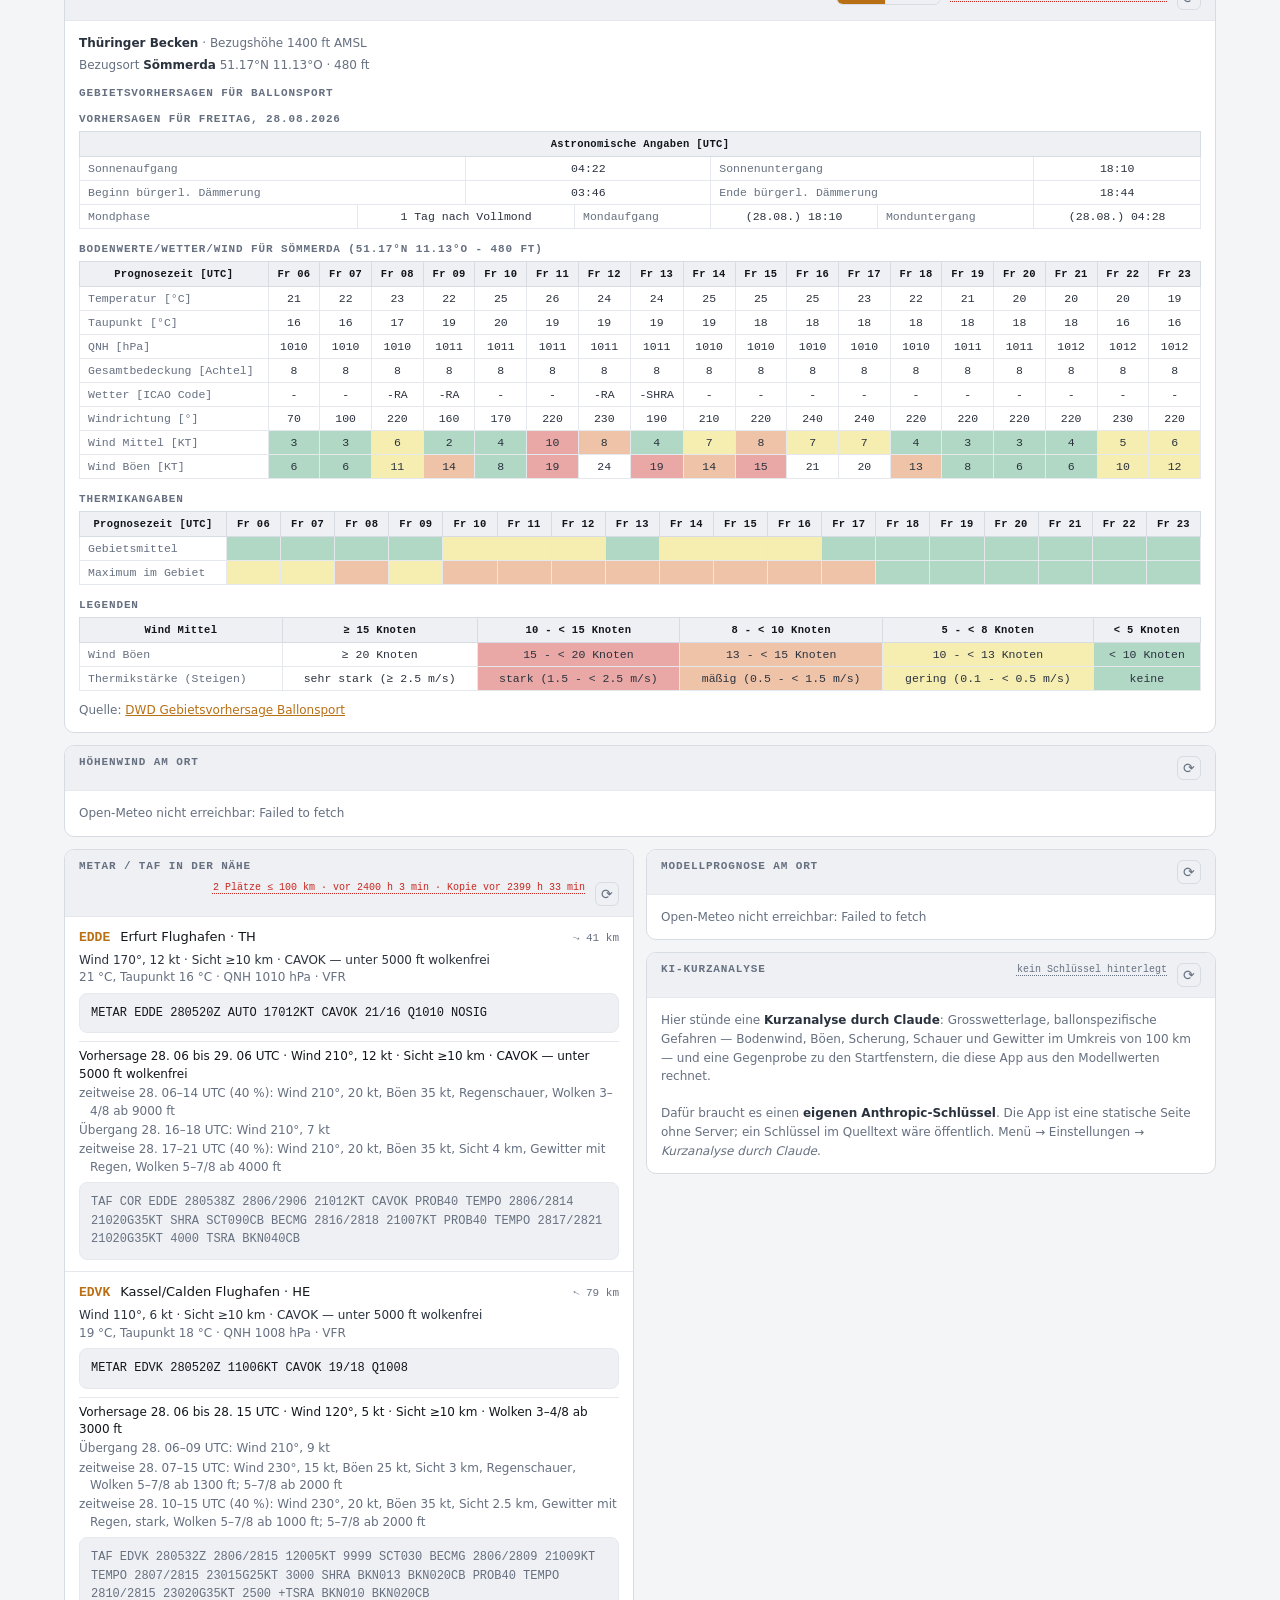
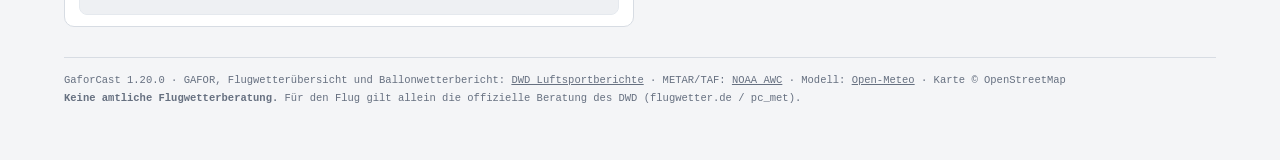
==== commit 2dc442d4: "c" ====
--- a/index.html
+++ b/index.html
@@ -1,5 +1,5 @@
 <!DOCTYPE html>
-<html lang="de" data-theme="dark">
+<html lang="de" data-theme="light">
 <head>
 <meta charset="UTF-8">
 <meta name="viewport" content="width=device-width, initial-scale=1, viewport-fit=cover">
@@ -171,6 +171,11 @@
     <section class="card wide" id="cardFly">
       <div class="card-head">
         <span class="section-title">Startfenster</span>
+        <label class="sw" id="nvfrSwitch" title="Hebt nur das Dämmerungskriterium auf">
+          <input type="checkbox" id="nvfrChk">
+          <span class="sw-track" aria-hidden="true"><span class="sw-knob"></span></span>
+          <span class="sw-lbl">NVFR zulassen</span>
+        </label>
         <span class="age" id="flyAge"></span>
       </div>
       <div class="card-body tight" id="flyBody">
@@ -181,8 +186,9 @@
     <!-- GAFOR -->
     <section class="card wide" id="cardGafor">
       <div class="card-head">
-        <span class="section-title">Flugwetterübersicht</span>
+        <span class="section-title">Flugwetterbericht DWD</span>
         <span class="age" id="gaforAge"></span>
+        <button class="card-refresh" data-card="gafor" type="button" title="Flugwetterbericht neu laden" aria-label="Flugwetterbericht neu laden">⟳</button>
       </div>
       <div class="card-body" id="gaforBody">
         <div class="note">Noch keine Daten geladen.</div>
@@ -192,8 +198,13 @@
     <!-- Ballon -->
     <section class="card wide" id="cardBalloon">
       <div class="card-head">
-        <span class="section-title">Ballonwetterbericht</span>
+        <span class="section-title">Ballonwetterbericht DWD</span>
+        <span class="seg" id="balloonDay" role="group" aria-label="Tag wählen">
+          <button type="button" class="on" data-day="0">heute</button
+          ><button type="button" data-day="1">morgen</button>
+        </span>
         <span class="age" id="balloonAge"></span>
+        <button class="card-refresh" data-card="balloon" type="button" title="Ballonwetterbericht neu laden" aria-label="Ballonwetterbericht neu laden">⟳</button>
       </div>
       <div class="card-body" id="balloonBody">
         <div class="note">Noch keine Daten geladen.</div>
@@ -205,6 +216,7 @@
       <div class="card-head">
         <span class="section-title">Höhenwind am Ort</span>
         <span class="age" id="windAge"></span>
+        <button class="card-refresh" data-card="wind" type="button" title="Höhenwind neu laden" aria-label="Höhenwind neu laden">⟳</button>
       </div>
       <div class="card-body tight" id="windBody">
         <div class="card-body"><div class="note">Noch keine Daten geladen.</div></div>
@@ -219,6 +231,7 @@
         <div class="card-head">
           <span class="section-title">METAR / TAF in der Nähe</span>
           <span class="age" id="metarAge"></span>
+          <button class="card-refresh" data-card="metar" type="button" title="METAR und TAF neu laden" aria-label="METAR und TAF neu laden">⟳</button>
         </div>
         <div class="card-body tight" id="metarBody">
           <div class="card-body"><div class="note">Noch keine Daten geladen.</div></div>
@@ -231,6 +244,7 @@
           <div class="card-head">
             <span class="section-title">Modellprognose am Ort</span>
             <span class="age" id="modelAge"></span>
+            <button class="card-refresh" data-card="model" type="button" title="Modellprognose neu laden" aria-label="Modellprognose neu laden">⟳</button>
           </div>
           <div class="card-body tight" id="modelBody">
             <div class="card-body"><div class="note">Noch keine Daten geladen.</div></div>
@@ -243,6 +257,7 @@
             <span class="section-title">KI-Kurzanalyse</span>
             <span class="age" id="aiAge"></span>
             <button class="btn small hidden" id="aiBtn" type="button">KI-Analyse anfordern</button>
+            <button class="card-refresh" data-card="ai" type="button" title="KI-Kurzanalyse neu laden" aria-label="KI-Kurzanalyse neu laden">⟳</button>
           </div>
           <div class="card-body tight" id="aiBody">
             <div class="card-body"><div class="note">Noch nicht angefordert.</div></div>
--- a/css/app.css
+++ b/css/app.css
@@ -313,6 +313,11 @@
   display:flex;flex-direction:column;}
 .tb-body > .code-legend{margin-top:auto;}
 .tb-body > .note{margin:9px 13px;}
+/* Quellenzeile: Einzug wie der Kartentext. In Karten mit eigenem Innenabstand
+   ist er schon da, in den randlosen („tight") nicht — darum hier und dort
+   zurückgenommen, statt an jeder Aufrufstelle geraten. */
+.src-line{margin-top:10px;padding:0 14px;}
+.card-body:not(.tight) .src-line{padding:0;}
 
 .stale{display:flex;align-items:center;gap:9px;margin:9px 13px 0;padding:6px 9px;
   border:1px solid var(--gafor-d);border-radius:7px;font-size:12px;line-height:1.35;
@@ -326,6 +331,8 @@
 .stale .btn{flex:0 0 auto;margin-left:auto;white-space:nowrap;}
 .stale .btn[disabled]{opacity:.6;cursor:default;}
 .stale .sn{display:block;font-style:normal;color:var(--text-dim);margin-top:2px;}
+.stale a{color:inherit;text-decoration:underline;text-underline-offset:2px;}
+.stale a:hover{color:var(--amber);}
 
 /* ---------- GAFOR-Zeitreihe als Zeitband ----------
    Ein Abschnitt je Zeitraum, in der Farbe seiner Stufe; der laufende ist
@@ -426,6 +433,10 @@
 .metar-plain .pl + .pl{color:var(--text-dim);}
 .metar-plain.taf{margin:8px 0 6px;padding-top:6px;border-top:1px solid var(--line-soft);}
 .metar-plain.taf .pl:first-child{color:var(--text-strong);}
+/* Jede Änderungsgruppe des TAF steht auf einer eigenen Zeile und hängt leicht
+   ein — die Übersetzung wird nicht mehr gekürzt, und ohne Einzug verschwämme
+   die Gruppe mit der Kopfzeile darüber. */
+.metar-plain.taf .pl + .pl{padding-left:11px;text-indent:-11px;margin-top:2px;}
 .metar-row pre.raw{margin:0;}
 .metar-row pre.raw.taf{margin-top:6px;color:var(--text-dim);}
 
@@ -474,6 +485,12 @@
 .report-cols{display:grid;grid-template-columns:1fr;gap:0 26px;align-items:start;}
 @media (min-width:820px){ .report-cols{grid-template-columns:1fr 1fr;} }
 .report-col{min-width:0;}
+/* Gültigkeit des Flugwetterberichts: erste Zeile, auf grauem Grund. Sie ist
+   die wichtigste Angabe des Berichts und stand vorher klein in der Kopfzeile. */
+.valid-line{margin:0 0 10px;padding:7px 11px;border-radius:7px;
+  background:var(--panel-2);border:1px solid var(--line-soft);
+  font-family:var(--mono);font-size:11.5px;line-height:1.45;color:var(--text-strong);}
+.valid-line .vl-k{color:var(--text-dim);}
 .report-h{margin:14px 0 4px;font-size:12.5px;font-weight:700;color:var(--text-strong);
   letter-spacing:.01em;}
 .report-col > .report-h:first-child{margin-top:2px;}
@@ -630,9 +647,53 @@
 .bw-table .sw-r{background:color-mix(in srgb,var(--gafor-x) 40%,transparent);}
 
 /* freshness */
-.age{font-family:var(--mono);font-size:10px;color:var(--text-dim);text-align:right;}
+/* Die Kopfzeile darf umbrechen, und der Titel bricht dabei nie zeichenweise:
+   in der halbbreiten METAR-Karte wurde er sonst zur senkrechten Buchstabensäule
+   und die Altersanzeige legte sich darüber. Statt zu quetschen rutscht die
+   Anzeige auf eine zweite Zeile — unter den Titel, wo sie hingehört. */
+.card-head{flex-wrap:wrap;}
+.card-head .section-title{flex:1 1 auto;white-space:nowrap;}
+.age{font-family:var(--mono);font-size:10px;color:var(--text-dim);text-align:right;
+  flex:0 1 auto;min-width:0;margin-left:auto;}
+
+/* Aktualisieren-Knopf je Karte — dasselbe Zeichen wie in der Kopfzeile. */
+.card-refresh{flex:0 0 auto;align-self:center;order:9;
+  width:24px;height:24px;padding:0;line-height:1;font-size:14px;
+  background:transparent;border:1px solid var(--line);border-radius:6px;
+  color:var(--text-dim);cursor:pointer;}
+.card-refresh:hover{color:var(--amber);border-color:var(--amber);}
+.card-refresh.spinning{animation:spin .8s linear infinite;color:var(--amber);}
+
+/* Zweiwegschalter (heute/morgen) */
+.seg{display:inline-flex;flex:0 0 auto;border:1px solid var(--line);border-radius:7px;
+  overflow:hidden;font-family:var(--mono);font-size:10px;}
+.seg button{background:transparent;border:none;color:var(--text-dim);cursor:pointer;
+  padding:3px 9px;font:inherit;}
+.seg button + button{border-left:1px solid var(--line);}
+.seg button.on{background:var(--amber);color:#1a1200;font-weight:600;}
+.seg button:disabled{opacity:.38;cursor:not-allowed;}
+
+/* Schieberschalter „NVFR zulassen" */
+.sw{display:inline-flex;align-items:center;gap:7px;flex:0 0 auto;cursor:pointer;
+  font-family:var(--mono);font-size:10px;color:var(--text-dim);}
+.sw input{position:absolute;opacity:0;width:0;height:0;}
+.sw-track{width:30px;height:17px;border-radius:9px;background:var(--panel-2);
+  border:1px solid var(--line);position:relative;transition:background .15s,border-color .15s;}
+.sw-knob{position:absolute;top:2px;left:2px;width:11px;height:11px;border-radius:50%;
+  background:var(--text-dim);transition:transform .15s,background .15s;}
+.sw input:checked + .sw-track{background:color-mix(in srgb,var(--amber) 28%,transparent);
+  border-color:var(--amber);}
+.sw input:checked + .sw-track .sw-knob{transform:translateX(13px);background:var(--amber);}
+.sw input:focus-visible + .sw-track{outline:2px solid var(--amber);outline-offset:2px;}
+.sw input:checked ~ .sw-lbl{color:var(--amber);}
 @media (max-width:520px){ .card-head{flex-wrap:wrap;gap:2px 10px;}
-  .card-head .section-title{flex:1 0 100%;} .age{flex:1 0 100%;text-align:left;} }
+  /* Auf dem Handy teilen sich Titel und Aktualisieren-Knopf die erste Zeile,
+     die Altersanzeige bekommt die zweite. Nahm der Titel die volle Breite,
+     rutschte der Knopf auf eine dritte Zeile und die Kopfzeile wurde hoch. */
+  .card-head .section-title{flex:1 1 auto;}
+  .card-refresh{order:2;}
+  .age{flex:1 0 100%;order:5;text-align:left;margin-left:0;}
+  .sw,.seg{order:6;} }
 .age.stale{color:var(--gafor-d);}
 .age.old{color:var(--temp);}
 .age[role="button"]{cursor:pointer;text-decoration:underline dotted;text-underline-offset:3px;}
@@ -642,7 +703,7 @@
 #reloadBtn{font-size:16px;line-height:1;}
 #reloadBtn.spinning{color:var(--amber);animation:spin .9s linear infinite;}
 #reloadBtn.ok{color:var(--gafor-c);}
-@media (prefers-reduced-motion:reduce){ #reloadBtn.spinning{animation:none;opacity:.55;} }
+@media (prefers-reduced-motion:reduce){ #reloadBtn.spinning,.card-refresh.spinning{animation:none;opacity:.55;} }
 
 /* footer */
 footer{margin:18px 14px 0;padding-top:14px;border-top:1px solid var(--line);
@@ -714,6 +775,7 @@
   .hs-track{padding:0;}
   .hs-label{position:static;transform:none;font-size:7pt;color:#111;}
   .card-head .age{display:none !important;}
+  .card-refresh,.sw,.seg{display:none !important;}
 
   .app{max-width:none;padding:0;}
   body{font-size:7.2pt;line-height:1.25;color:#111;}
@@ -781,32 +843,41 @@
      Seitenrand weiterfliessen, statt als Block auf die nächste Seite zu springen. */
   .report-cols{display:block;column-count:3;column-gap:4mm;}
   .report-col{display:block;}
-  .report-p{font-size:6.2pt;line-height:1.22;text-align:justify;hyphens:auto;}
+  .report-p{font-size:5.9pt;line-height:1.18;text-align:justify;hyphens:auto;}
   .report-p + .report-p,.report-p + pre.report,pre.report + .report-p,
   .report-tbl + .report-p{margin-top:0.8mm;}
   .report-cols pre.report{font-size:6pt;line-height:1.2;padding:1mm;}
   .report-tbl{margin:1.5mm 0 0;overflow:visible;}
   table.rt{font-size:6pt;} table.rt th,table.rt td{padding:0.2mm 1.2mm;}
   .rt-foot{font-size:5.5pt;margin-top:0.6mm;}
+  /* Eine zweite, überschreibende Regel stand hier bis 1.20.0 unbemerkt daneben
+     und machte den ganzen Block wirkungslos. */
   .report-h{font-size:7pt;margin:1.5mm 0 0.6mm;}
-  .report-h{font-size:8pt;margin:2mm 0 1mm;}
+  .valid-line{margin:0 0 1.2mm;padding:0.8mm 1.5mm;font-size:6.2pt;border-radius:1mm;}
 
   .wp-split{gap:0 4mm;flex-wrap:nowrap;align-items:flex-start;}
   .wp-col-table{flex:1 1 45%;min-width:0;}
   .wp-col-table .wp-table{max-width:none;}
   .wp-col-chart{flex:0 0 53%;min-width:0;padding:0;}
-  .wp-col-chart svg{width:100%;height:auto;max-height:58mm;}
-  .wp-table,.bw-table,.fc-table{font-size:7pt;}
-  .wp-table td,.wp-table th{padding:0.6mm 2mm;}
+  .wp-col-chart svg{width:100%;height:auto;max-height:52mm;}
+  .wp-table,.fc-table{font-size:6.6pt;}
+  /* Der Ballonbericht ist die längste Tabelle des Ausdrucks — er entscheidet
+     darüber, ob es bei zwei Seiten bleibt. */
+  .bw-table{font-size:5.8pt;}
+  .bw-table td,.bw-table th{padding:0.3mm 1mm;}
+  .bw-table td.bar{height:2.2mm;min-width:2mm;}
+  #cardBalloon .section-title{font-size:7pt;margin:1.5mm 0 0.5mm;}
+  .wp-table td,.wp-table th{padding:0.45mm 1.8mm;}
   .fc-scroll{overflow:hidden;}
   .fc-table{font-size:5.9pt;} .fc-table td{padding:0.35mm 0.9mm;} .fc-table th{padding:0.35mm 1.5mm;}
   /* der Kachelstreifen wiederholt nur, was in der Stundentabelle steht */
   .stat-strip,.ens{display:none !important;}
-  .metar-row{padding:1mm 2.5mm;} .metar-name{font-size:7.4pt;}
+  .metar-row{padding:0.8mm 2.5mm;} .metar-name{font-size:7pt;}
   .metar-top{margin-bottom:0.8mm;}
-  .metar-plain .pl{font-size:6.3pt;line-height:1.22;}
+  .metar-plain .pl{font-size:6pt;line-height:1.18;}
+  .metar-plain.taf .pl + .pl{padding-left:2mm;text-indent:-2mm;margin-top:0.3mm;}
   .metar-plain{margin:0 0 0.8mm;} .metar-plain.taf{margin:1mm 0 0.8mm;padding-top:0.8mm;}
-  .metar-row pre.raw{padding:0.6mm 1.2mm;font-size:6.4pt;}
+  .metar-row pre.raw{padding:0.5mm 1.2mm;font-size:6pt;line-height:1.2;}
 
   .note{font-size:7pt;}
   footer{margin:3mm 0 0;font-size:6.5pt;padding-top:2mm;}
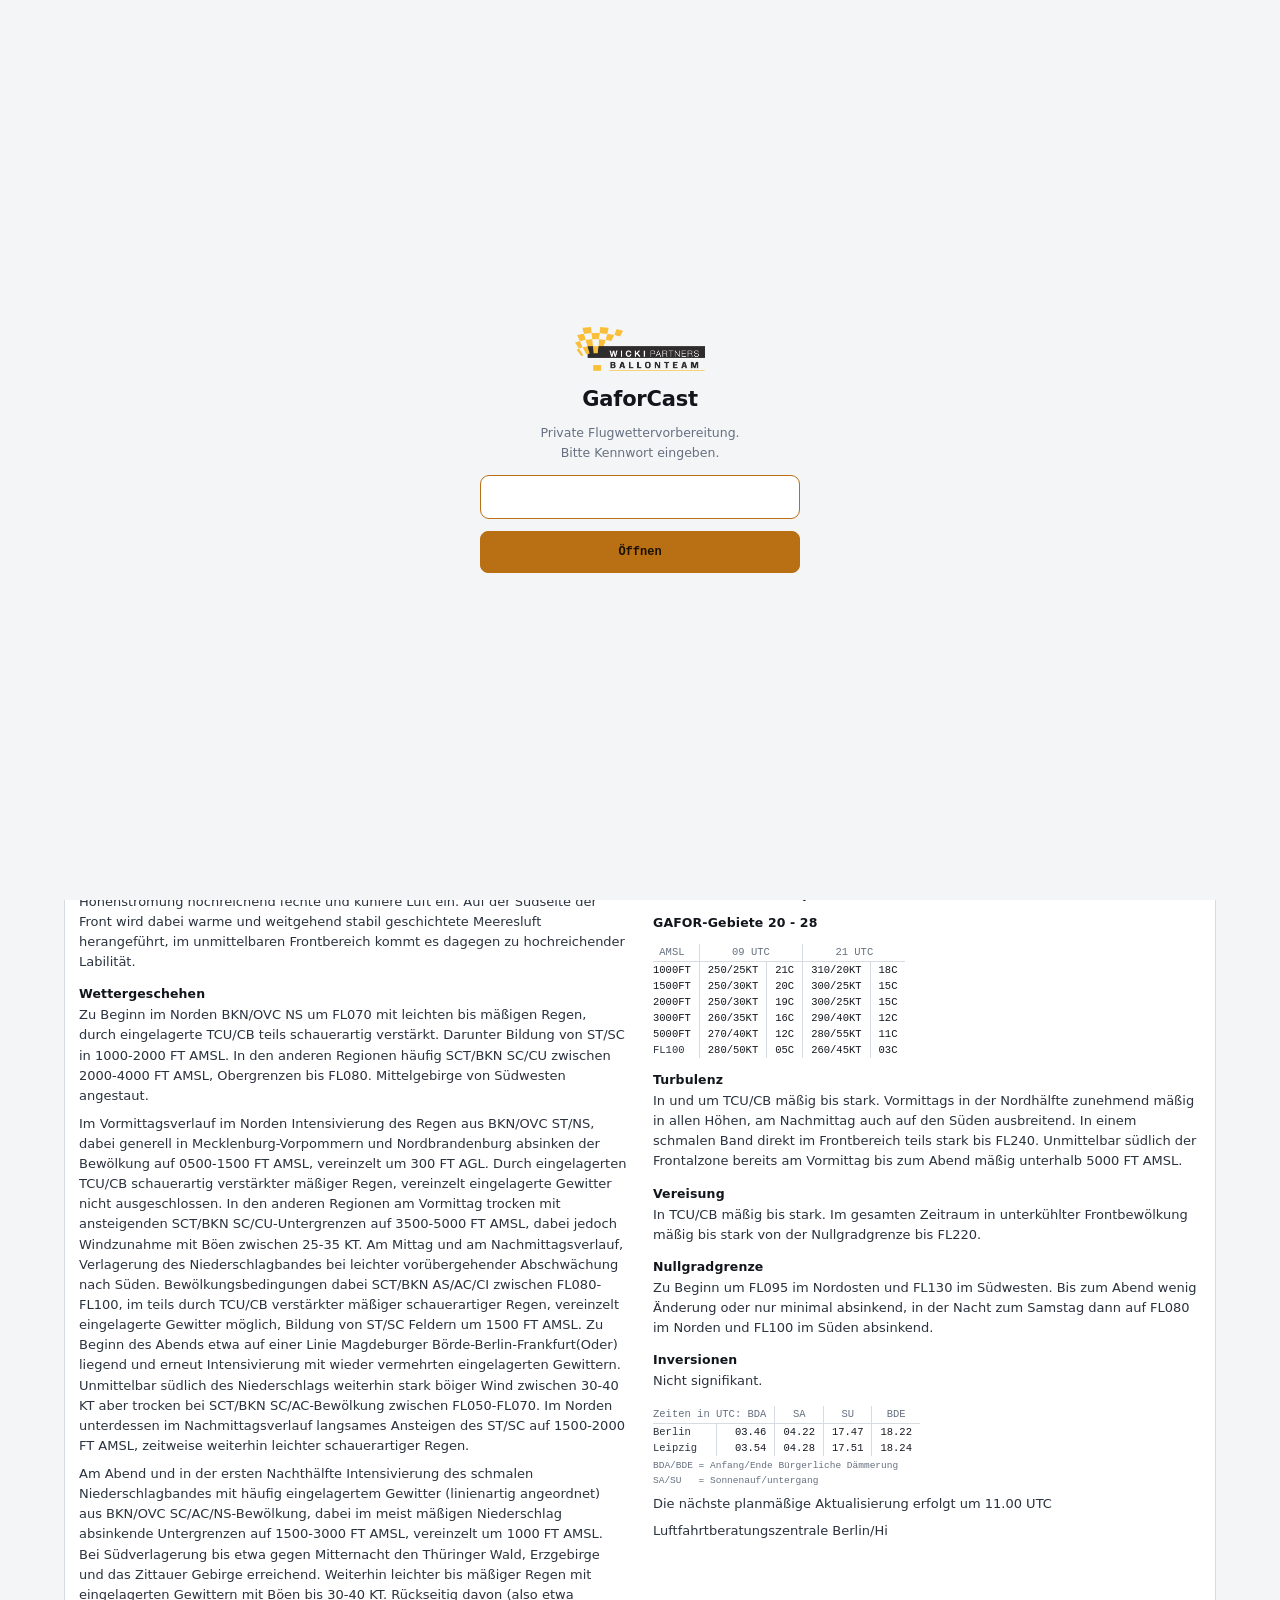
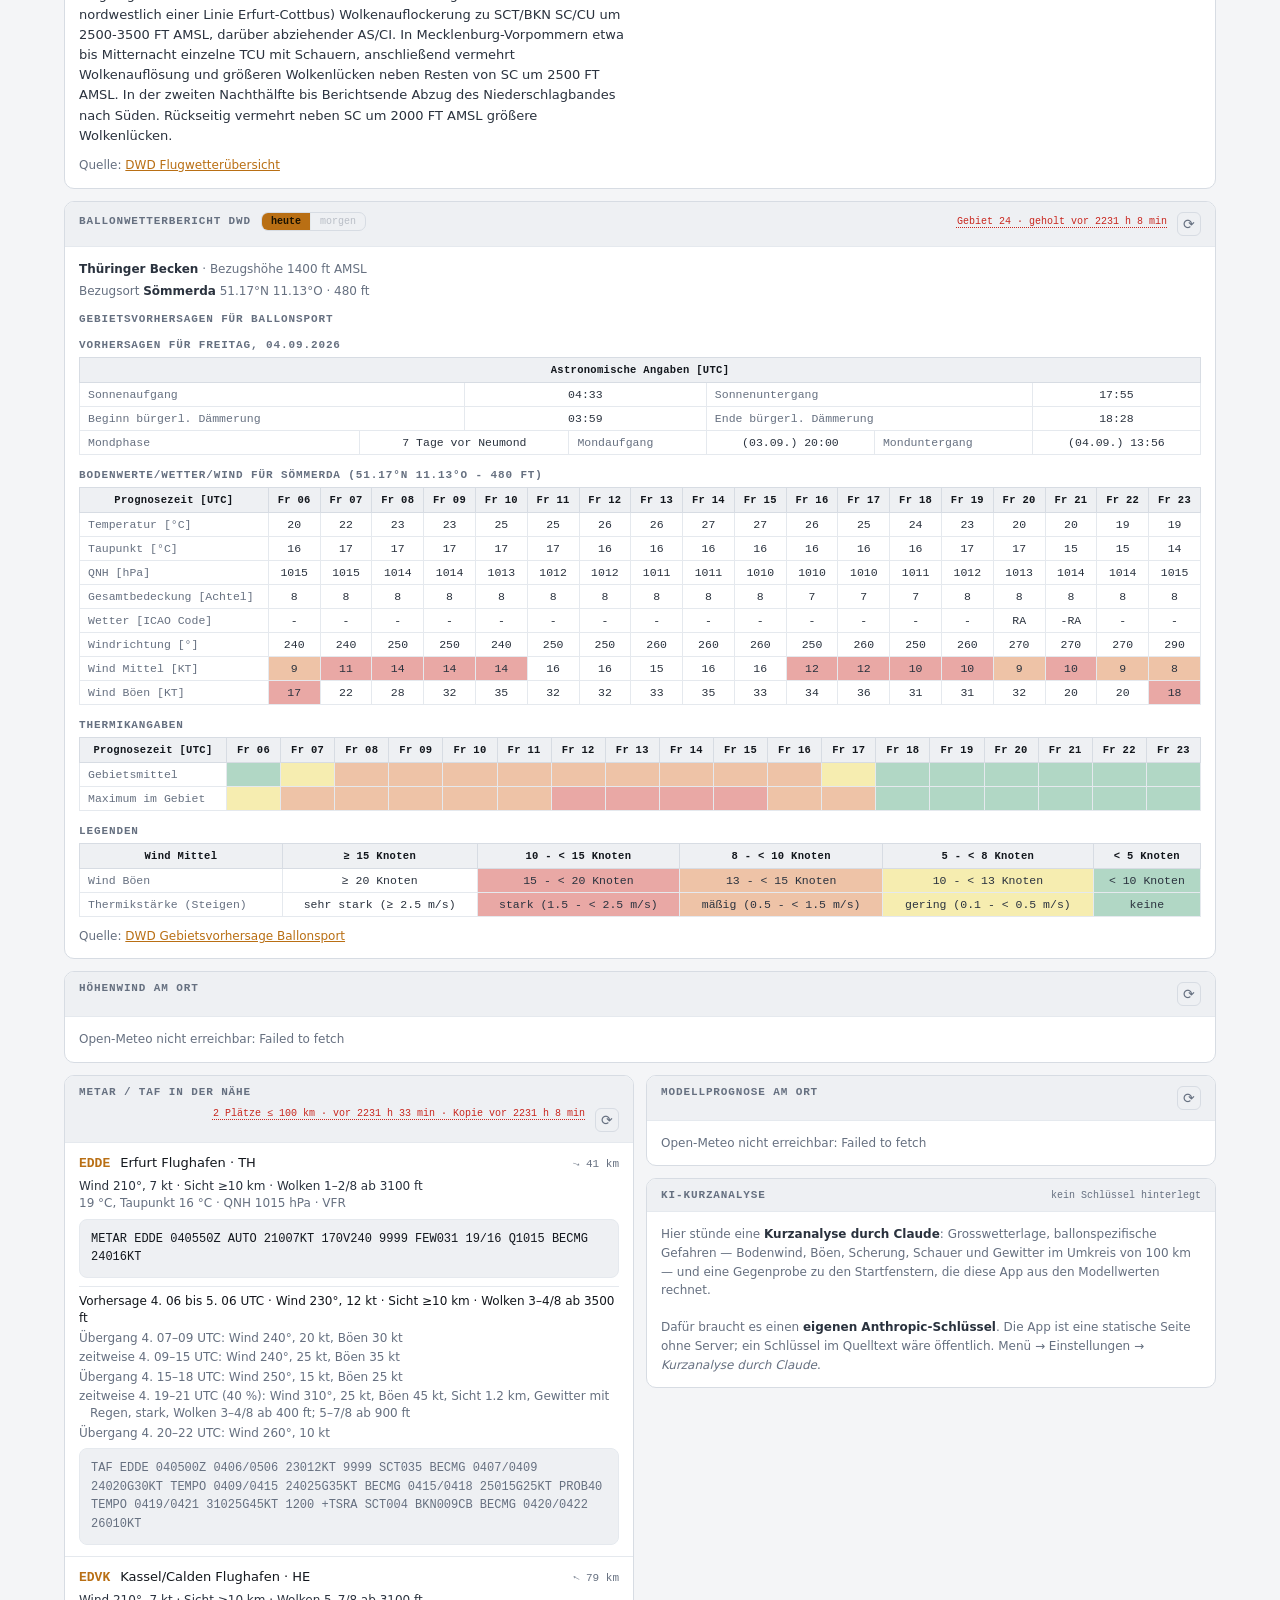
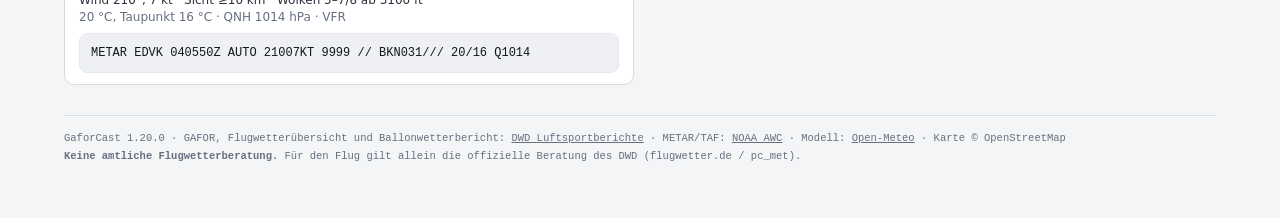
==== commit 9467d530: "c" ====
--- a/index.html
+++ b/index.html
@@ -171,11 +171,12 @@
     <section class="card wide" id="cardFly">
       <div class="card-head">
         <span class="section-title">Startfenster</span>
-        <label class="sw" id="nvfrSwitch" title="Hebt nur das Dämmerungskriterium auf">
-          <input type="checkbox" id="nvfrChk">
-          <span class="sw-track" aria-hidden="true"><span class="sw-knob"></span></span>
-          <span class="sw-lbl">NVFR zulassen</span>
-        </label>
+        <!-- Ohne Leerraum zwischen den Teilen: der Abstand kommt aus dem
+             Stylesheet, nicht aus einem Zeilenumbruch im Quelltext. -->
+        <label class="sw" id="nvfrSwitch" title="Hebt nur das Dämmerungskriterium auf"
+          ><input type="checkbox" id="nvfrChk"
+          ><span class="sw-track" aria-hidden="true"><span class="sw-knob"></span></span
+          ><span class="sw-lbl">NVFR zulassen</span></label>
         <span class="age" id="flyAge"></span>
       </div>
       <div class="card-body tight" id="flyBody">
--- a/css/app.css
+++ b/css/app.css
@@ -652,7 +652,15 @@
    und die Altersanzeige legte sich darüber. Statt zu quetschen rutscht die
    Anzeige auf eine zweite Zeile — unter den Titel, wo sie hingehört. */
 .card-head{flex-wrap:wrap;}
-.card-head .section-title{flex:1 1 auto;white-space:nowrap;}
+/* Zwei Dinge, die zusammengehören:
+   `flex-wrap` oben — passt die Altersanzeige nicht neben den Titel, rutscht
+   sie auf eine zweite Zeile, statt den Titel zu einer Buchstabensäule zu
+   quetschen. Das war der eigentliche Fehler; ein `white-space:nowrap` am
+   Titel hätte ihn nur gegen Überlauf eingetauscht.
+   `flex:0 1 auto` — der Titel wächst nicht, sonst schöbe er alles, was gleich
+   rechts von ihm stehen soll (den NVFR-Schalter), an den anderen Rand. Nach
+   rechts gedrückt wird nur, was das will: die Anzeige über `margin-left:auto`. */
+.card-head .section-title{flex:0 1 auto;}
 .age{font-family:var(--mono);font-size:10px;color:var(--text-dim);text-align:right;
   flex:0 1 auto;min-width:0;margin-left:auto;}
 
@@ -674,10 +682,18 @@
 .seg button:disabled{opacity:.38;cursor:not-allowed;}
 
 /* Schieberschalter „NVFR zulassen" */
-.sw{display:inline-flex;align-items:center;gap:7px;flex:0 0 auto;cursor:pointer;
+/* Bewusst **inline-block statt flex**: in einem Inline-Kontext ist die
+   Grundlinie des Schalters die seiner Beschriftung, und die Kopfzeile richtet
+   an der Grundlinie aus — „NVFR zulassen" steht damit von selbst untenbündig
+   mit „Startfenster". Der Kippschalter hängt als `vertical-align:middle`
+   daneben und sitzt so mittig auf der Textzeile. Mit `display:flex` käme die
+   Grundlinie aus dem Kasten des Schalters und die Zeile stünde schief. */
+.sw{display:inline-block;flex:0 0 auto;cursor:pointer;white-space:nowrap;
   font-family:var(--mono);font-size:10px;color:var(--text-dim);}
 .sw input{position:absolute;opacity:0;width:0;height:0;}
-.sw-track{width:30px;height:17px;border-radius:9px;background:var(--panel-2);
+.sw-lbl{margin-left:7px;}
+.sw-track{display:inline-block;vertical-align:middle;
+  width:30px;height:17px;border-radius:9px;background:var(--panel-2);
   border:1px solid var(--line);position:relative;transition:background .15s,border-color .15s;}
 .sw-knob{position:absolute;top:2px;left:2px;width:11px;height:11px;border-radius:50%;
   background:var(--text-dim);transition:transform .15s,background .15s;}
@@ -843,7 +859,7 @@
      Seitenrand weiterfliessen, statt als Block auf die nächste Seite zu springen. */
   .report-cols{display:block;column-count:3;column-gap:4mm;}
   .report-col{display:block;}
-  .report-p{font-size:5.9pt;line-height:1.18;text-align:justify;hyphens:auto;}
+  .report-p{font-size:6.2pt;line-height:1.22;text-align:justify;hyphens:auto;}
   .report-p + .report-p,.report-p + pre.report,pre.report + .report-p,
   .report-tbl + .report-p{margin-top:0.8mm;}
   .report-cols pre.report{font-size:6pt;line-height:1.2;padding:1mm;}
@@ -863,8 +879,8 @@
   .wp-table,.fc-table{font-size:6.6pt;}
   /* Der Ballonbericht ist die längste Tabelle des Ausdrucks — er entscheidet
      darüber, ob es bei zwei Seiten bleibt. */
-  .bw-table{font-size:5.8pt;}
-  .bw-table td,.bw-table th{padding:0.3mm 1mm;}
+  .bw-table{font-size:6.4pt;}
+  .bw-table td,.bw-table th{padding:0.4mm 1.2mm;}
   .bw-table td.bar{height:2.2mm;min-width:2mm;}
   #cardBalloon .section-title{font-size:7pt;margin:1.5mm 0 0.5mm;}
   .wp-table td,.wp-table th{padding:0.45mm 1.8mm;}
@@ -874,10 +890,10 @@
   .stat-strip,.ens{display:none !important;}
   .metar-row{padding:0.8mm 2.5mm;} .metar-name{font-size:7pt;}
   .metar-top{margin-bottom:0.8mm;}
-  .metar-plain .pl{font-size:6pt;line-height:1.18;}
+  .metar-plain .pl{font-size:6.3pt;line-height:1.22;}
   .metar-plain.taf .pl + .pl{padding-left:2mm;text-indent:-2mm;margin-top:0.3mm;}
   .metar-plain{margin:0 0 0.8mm;} .metar-plain.taf{margin:1mm 0 0.8mm;padding-top:0.8mm;}
-  .metar-row pre.raw{padding:0.5mm 1.2mm;font-size:6pt;line-height:1.2;}
+  .metar-row pre.raw{padding:0.6mm 1.2mm;font-size:6.4pt;line-height:1.25;}
 
   .note{font-size:7pt;}
   footer{margin:3mm 0 0;font-size:6.5pt;padding-top:2mm;}
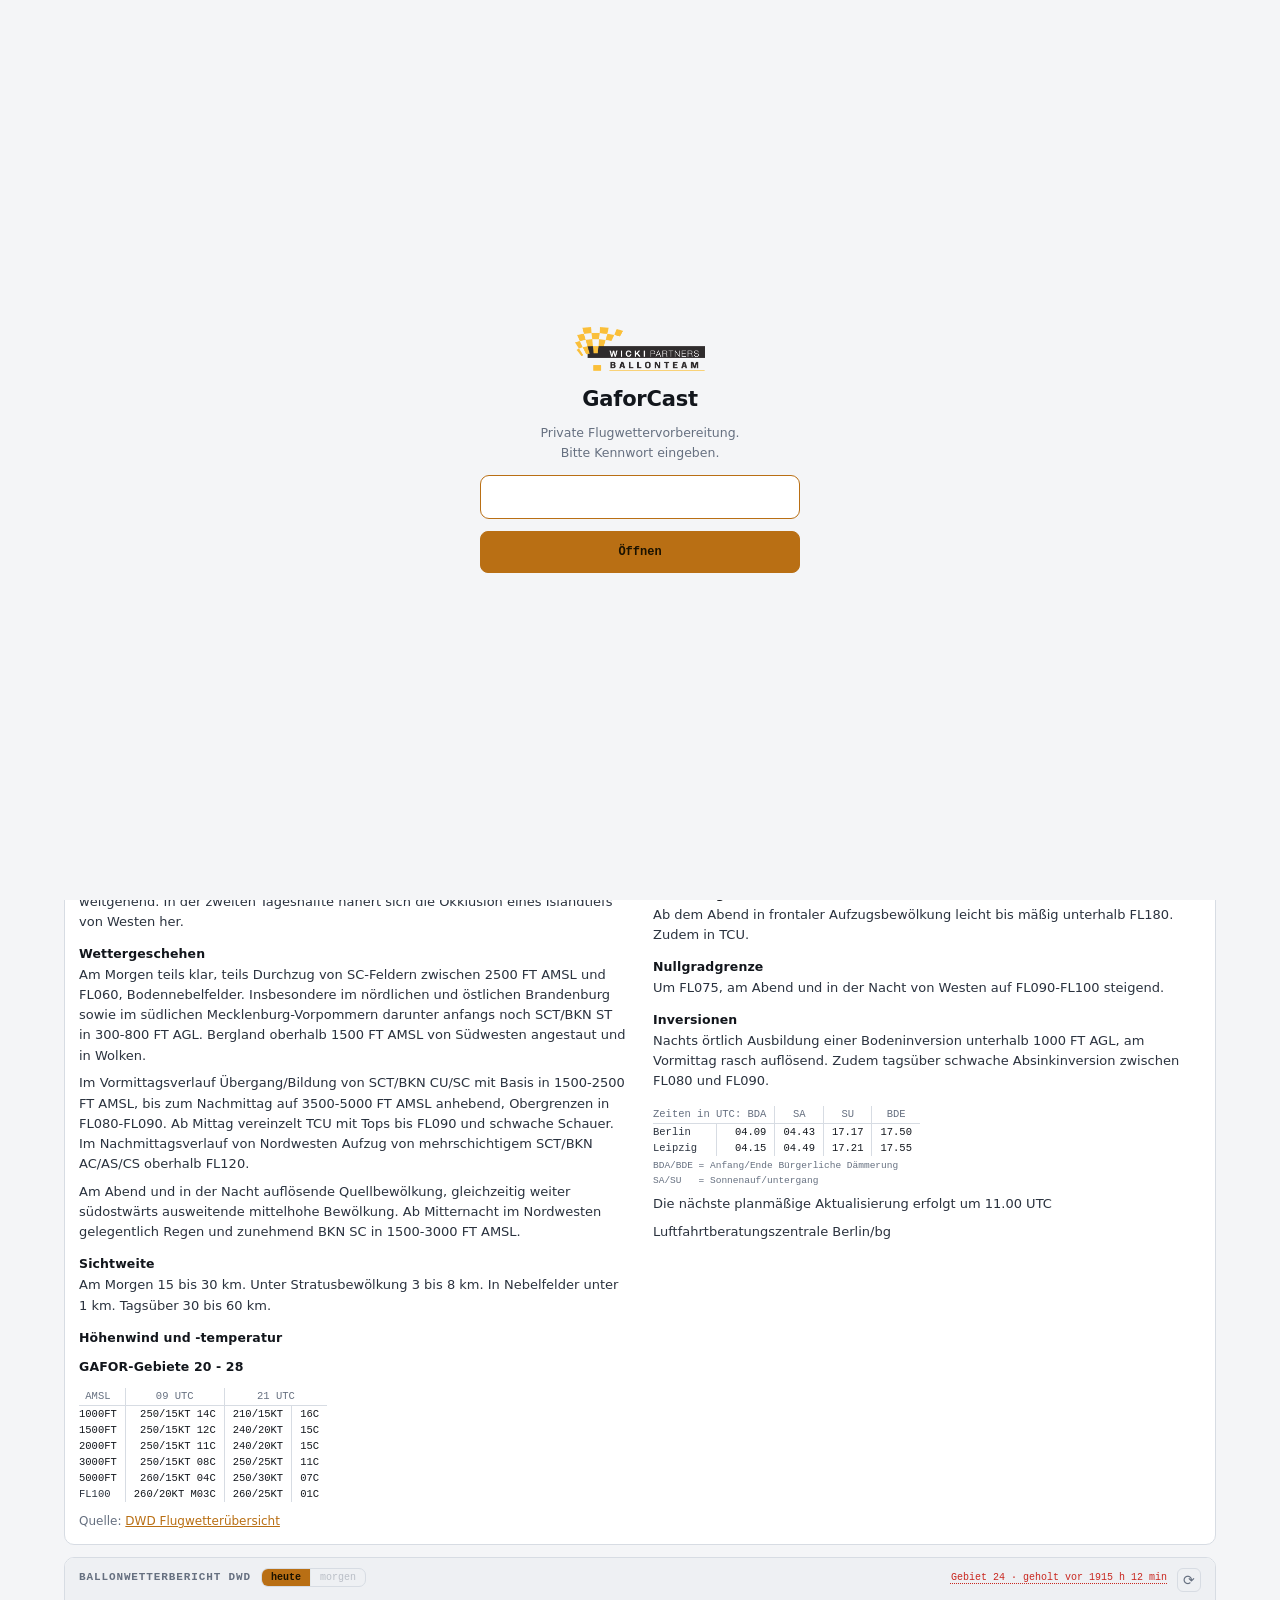
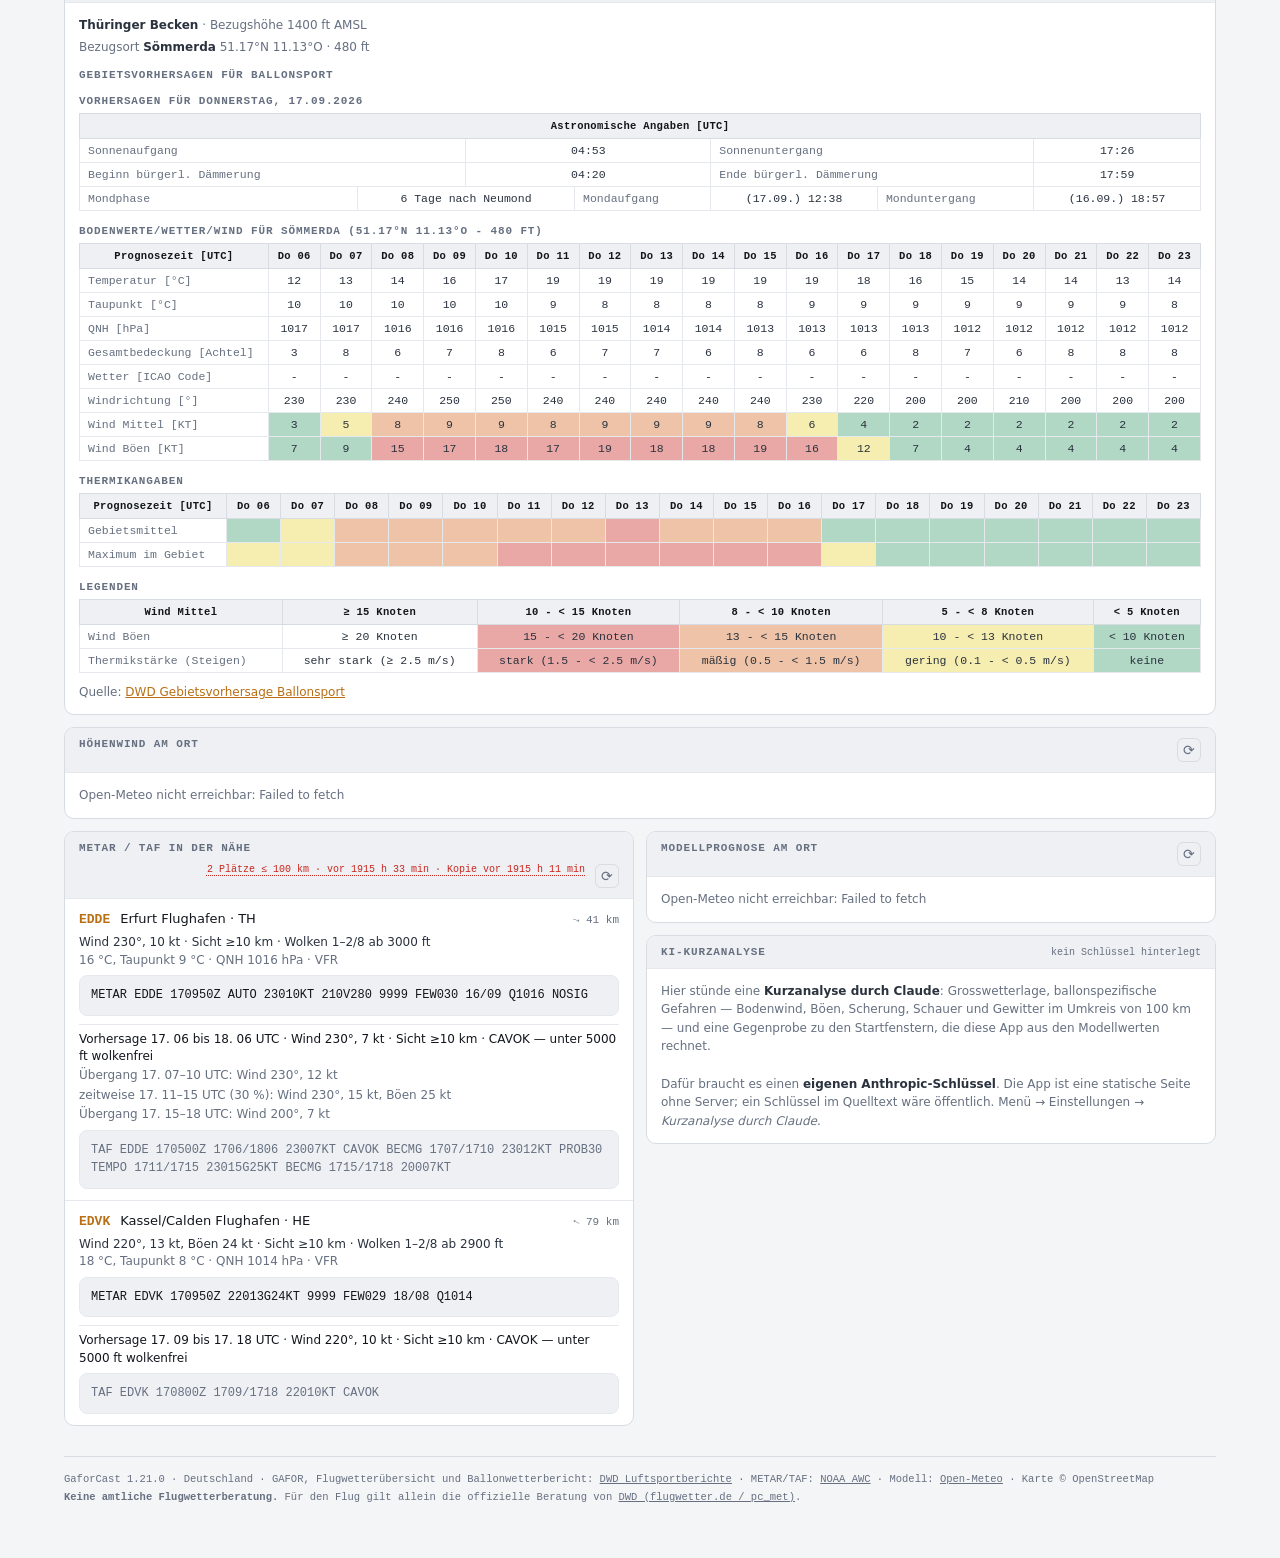
==== commit 94421f16: "c" ====
--- a/index.html
+++ b/index.html
@@ -3,7 +3,7 @@
 <head>
 <meta charset="UTF-8">
 <meta name="viewport" content="width=device-width, initial-scale=1, viewport-fit=cover">
-<title>GaforCast — GAFOR-Gebiet, Flugwetter und Ballonwetter</title>
+<title>GaforCast — Gebiet, Flugwetter und Ballonwetter</title>
 <meta name="description" content="Ort auf der Karte oder per Suche wählen und sofort das zuständige GAFOR-Gebiet mit aktueller Flugwettermeldung und Ballonwetterbericht sehen.">
 <meta name="theme-color" content="#f4f5f7" media="(prefers-color-scheme: light)">
 <meta name="theme-color" content="#0b1017" media="(prefers-color-scheme: dark)">
@@ -61,6 +61,7 @@
     </div>
 
     <div class="menu hidden" id="menu">
+      <button id="mCountryBtn" hidden>Land wechseln…</button>
       <button id="mThemeBtn">Hell / dunkel umschalten</button>
       <button id="mSettingsBtn">Einstellungen…</button>
       <div class="sep"></div>
@@ -99,8 +100,10 @@
         <button class="btn icon" id="savePlaceBtn" title="Ort merken">☆</button>
       </div>
 
-      <!-- ---------- GAFOR area headline ---------- -->
-      <div class="area-head">
+      <!-- ---------- GAFOR area headline ----------
+           data-needs: erscheint nur, wenn das Landespaket eine
+           Gebietseinteilung mitbringt. -->
+      <div class="area-head" data-needs="areas">
         <div class="area-num" id="areaNum">—</div>
         <div class="area-txt">
           <div class="area-name" id="areaName">Gebiet wird bestimmt…</div>
@@ -110,7 +113,7 @@
       </div>
 
       <!-- ---------- GAFOR-Stufen der nächsten Zeiträume ---------- -->
-      <section class="tile-box" id="tileBox">
+      <section class="tile-box" id="tileBox" data-needs="areaCodes">
         <div class="tb-head">
           <span class="section-title">GAFOR-Stufen</span>
           <span class="age" id="tileAge"></span>
@@ -135,13 +138,13 @@
           </svg>
         </div>
         <div class="map-btns">
-          <button class="btn icon" id="areasBtn" title="GAFOR-Gebiete ein-/ausblenden">▦</button>
-          <button class="btn icon" id="zoomDeBtn" title="Ganz Deutschland">⤢</button>
+          <button class="btn icon" id="areasBtn" data-needs="areas" title="Gebiete ein-/ausblenden">▦</button>
+          <button class="btn icon" id="zoomHomeBtn" title="Ganzes Land">⤢</button>
         </div>
         <div class="map-hint" id="mapHint">Karte verschieben — Fadenkreuz = Ort</div>
         <!-- Die Bereichslegende liegt in der Karte, unten links — dort, wo sie
              hingehört, statt darunter eine eigene Zeile zu beanspruchen. -->
-        <div class="legend" id="regionLegend"></div>
+        <div class="legend" id="regionLegend" data-needs="areas"></div>
       </div>
     </div>
 
@@ -185,7 +188,7 @@
     </section>
 
     <!-- GAFOR -->
-    <section class="card wide" id="cardGafor">
+    <section class="card wide" id="cardGafor" data-needs="areaReport">
       <div class="card-head">
         <span class="section-title">Flugwetterbericht DWD</span>
         <span class="age" id="gaforAge"></span>
@@ -197,7 +200,7 @@
     </section>
 
     <!-- Ballon -->
-    <section class="card wide" id="cardBalloon">
+    <section class="card wide" id="cardBalloon" data-needs="balloonReport">
       <div class="card-head">
         <span class="section-title">Ballonwetterbericht DWD</span>
         <span class="seg" id="balloonDay" role="group" aria-label="Tag wählen">
@@ -463,6 +466,22 @@
     </div>
   </div>
 
+  <!-- Landeswahl. Steht bewusst nicht als Startabfrage im Weg: solange nur ein
+       Land freigeschaltet ist, wäre das eine Frage ohne Antwortmöglichkeit.
+       Sobald das zweite dazukommt, zeigt js/app.js den Eintrag im Menü. -->
+  <div class="modal hidden" id="countryOverlay">
+    <div class="modal-box">
+      <button class="modal-close" id="countryClose" aria-label="Schliessen">×</button>
+      <h2>Land wählen</h2>
+      <div class="note">Die App zeigt die amtlichen Berichte je eines Landes. Beim Wechsel
+        lädt sie neu; gespeicherte Orte und Einstellungen bleiben.</div>
+      <div class="ctry-list" id="countryList"></div>
+      <div class="modal-actions">
+        <button class="btn primary" id="countryOk">Schliessen</button>
+      </div>
+    </div>
+  </div>
+
   <div class="modal hidden" id="aboutOverlay">
     <div class="modal-box">
       <button class="modal-close" id="aboutClose" aria-label="Schliessen">×</button>
@@ -481,6 +500,7 @@
 <script src="js/vendor/html2canvas.min.js" defer></script>
 <script src="js/version.js"></script>
 <script src="js/util.js"></script>
+<script src="js/country.js"></script>
 <script src="js/gafor.js"></script>
 <script src="js/geo.js"></script>
 <script src="js/dwd.js"></script>
--- a/css/base.css
+++ b/css/base.css
@@ -146,4 +146,7 @@
 .spin{display:inline-block;animation:spin 1s linear infinite;}
 @keyframes spin{from{transform:rotate(0)}to{transform:rotate(360deg)}}
 .hidden{display:none !important;}
+/* Karten, die das Landespaket nicht anbietet, werden mit dem hidden-Attribut
+   ausgeblendet. Ohne diese Regel gewinnt jedes display:flex der Karte. */
+[hidden]{display:none !important;}
 a{color:var(--amber);}
--- a/css/app.css
+++ b/css/app.css
@@ -61,6 +61,21 @@
   color:var(--text-dim);font-size:22px;line-height:1;cursor:pointer;padding:2px 6px;}
 .modal-close:hover{color:var(--amber);}
 .modal-actions{display:flex;gap:8px;justify-content:flex-end;margin-top:18px;}
+
+/* ---------- Landeswahl ---------- */
+.ctry-list{display:flex;flex-direction:column;gap:6px;margin-top:12px;}
+.ctry{display:flex;align-items:baseline;gap:10px;width:100%;text-align:left;
+  padding:9px 11px;border:1px solid var(--line);border-radius:8px;
+  background:var(--panel-2);color:var(--text);font:inherit;cursor:pointer;}
+.ctry:hover{border-color:var(--amber);}
+.ctry .n{font-size:14px;color:var(--text-strong);}
+.ctry .s{margin-left:auto;font-family:var(--mono);font-size:10px;letter-spacing:.06em;
+  text-transform:uppercase;color:var(--amber);white-space:nowrap;}
+.ctry .why{flex-basis:100%;font-size:11px;line-height:1.45;color:var(--text-dim);}
+.ctry.on{border-color:var(--amber);}
+.ctry.off{cursor:default;opacity:.62;}
+.ctry.off:hover{border-color:var(--line);}
+.ctry.off .s{color:var(--text-dim);}
 .set-h{margin:20px 0 6px;font-family:var(--mono);font-size:11px;letter-spacing:.09em;
   text-transform:uppercase;color:var(--amber);font-weight:600;
   border-top:1px solid var(--line-soft);padding-top:14px;}
